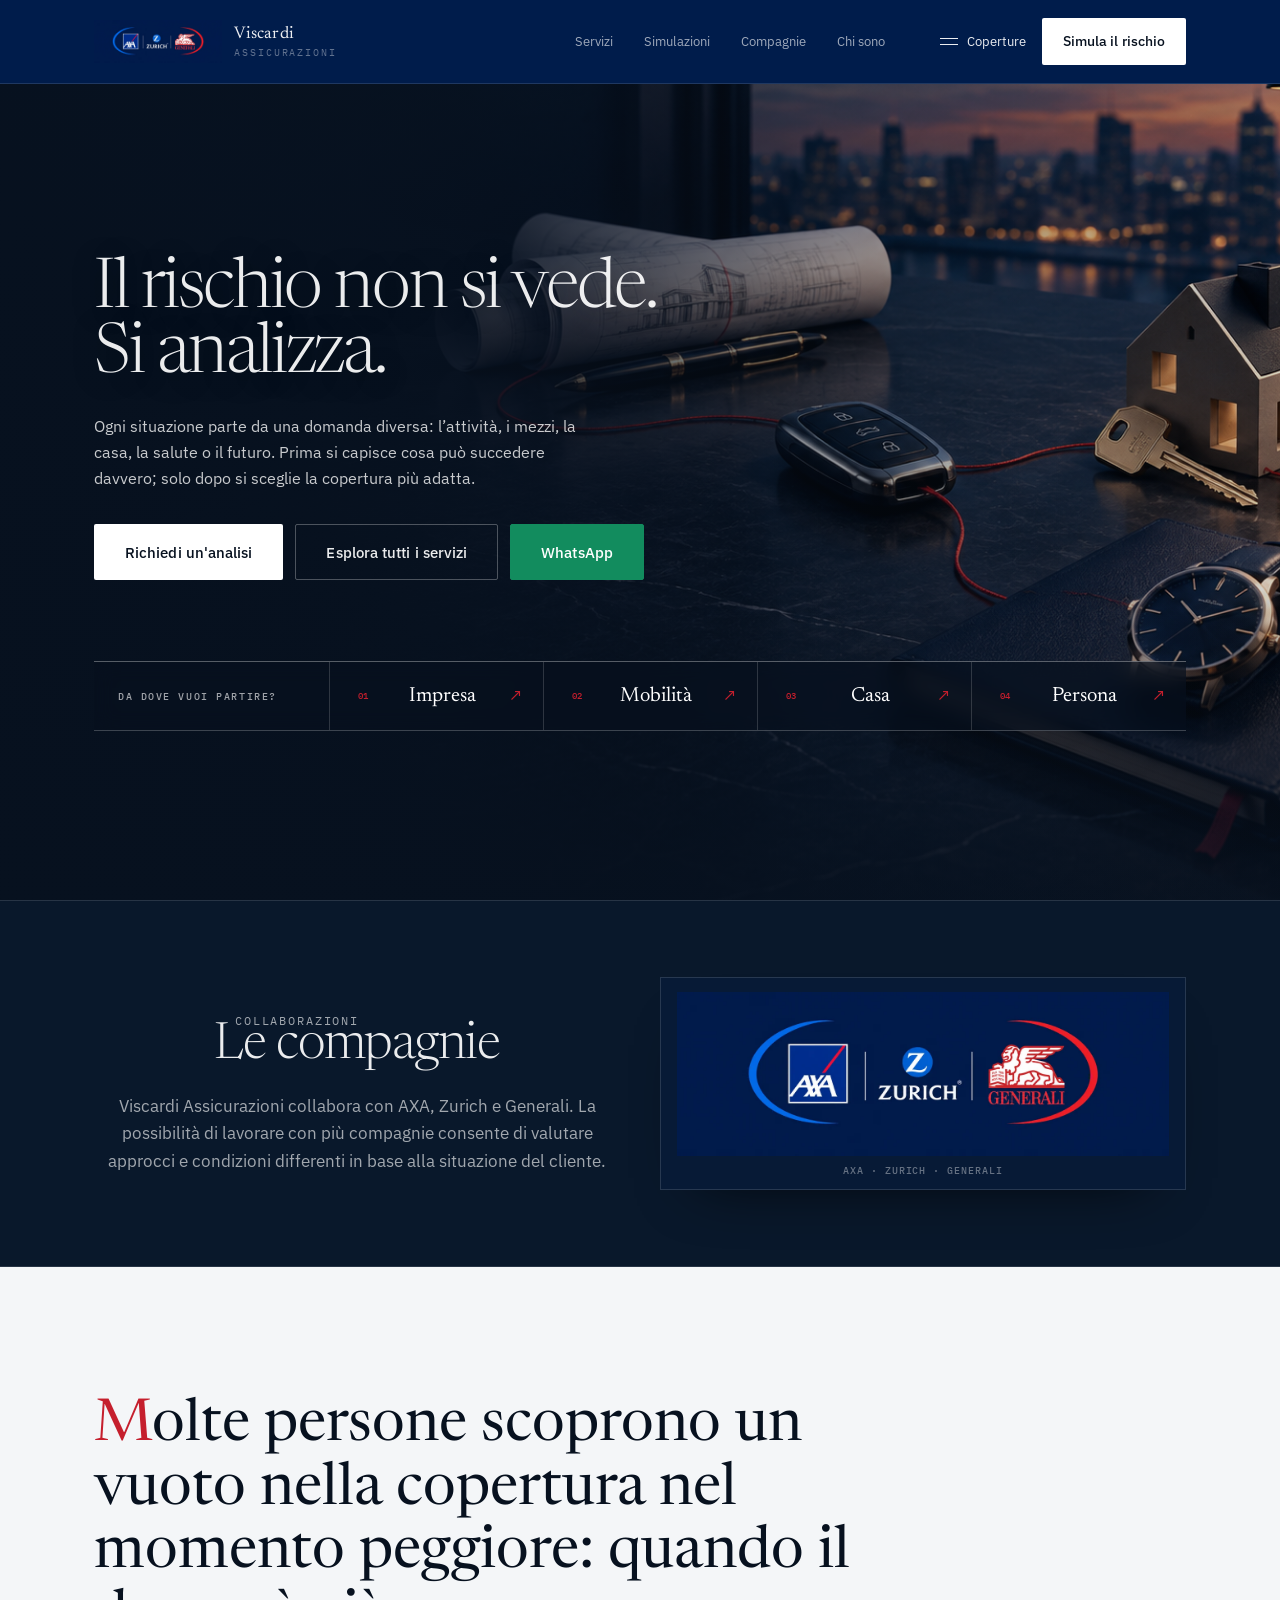
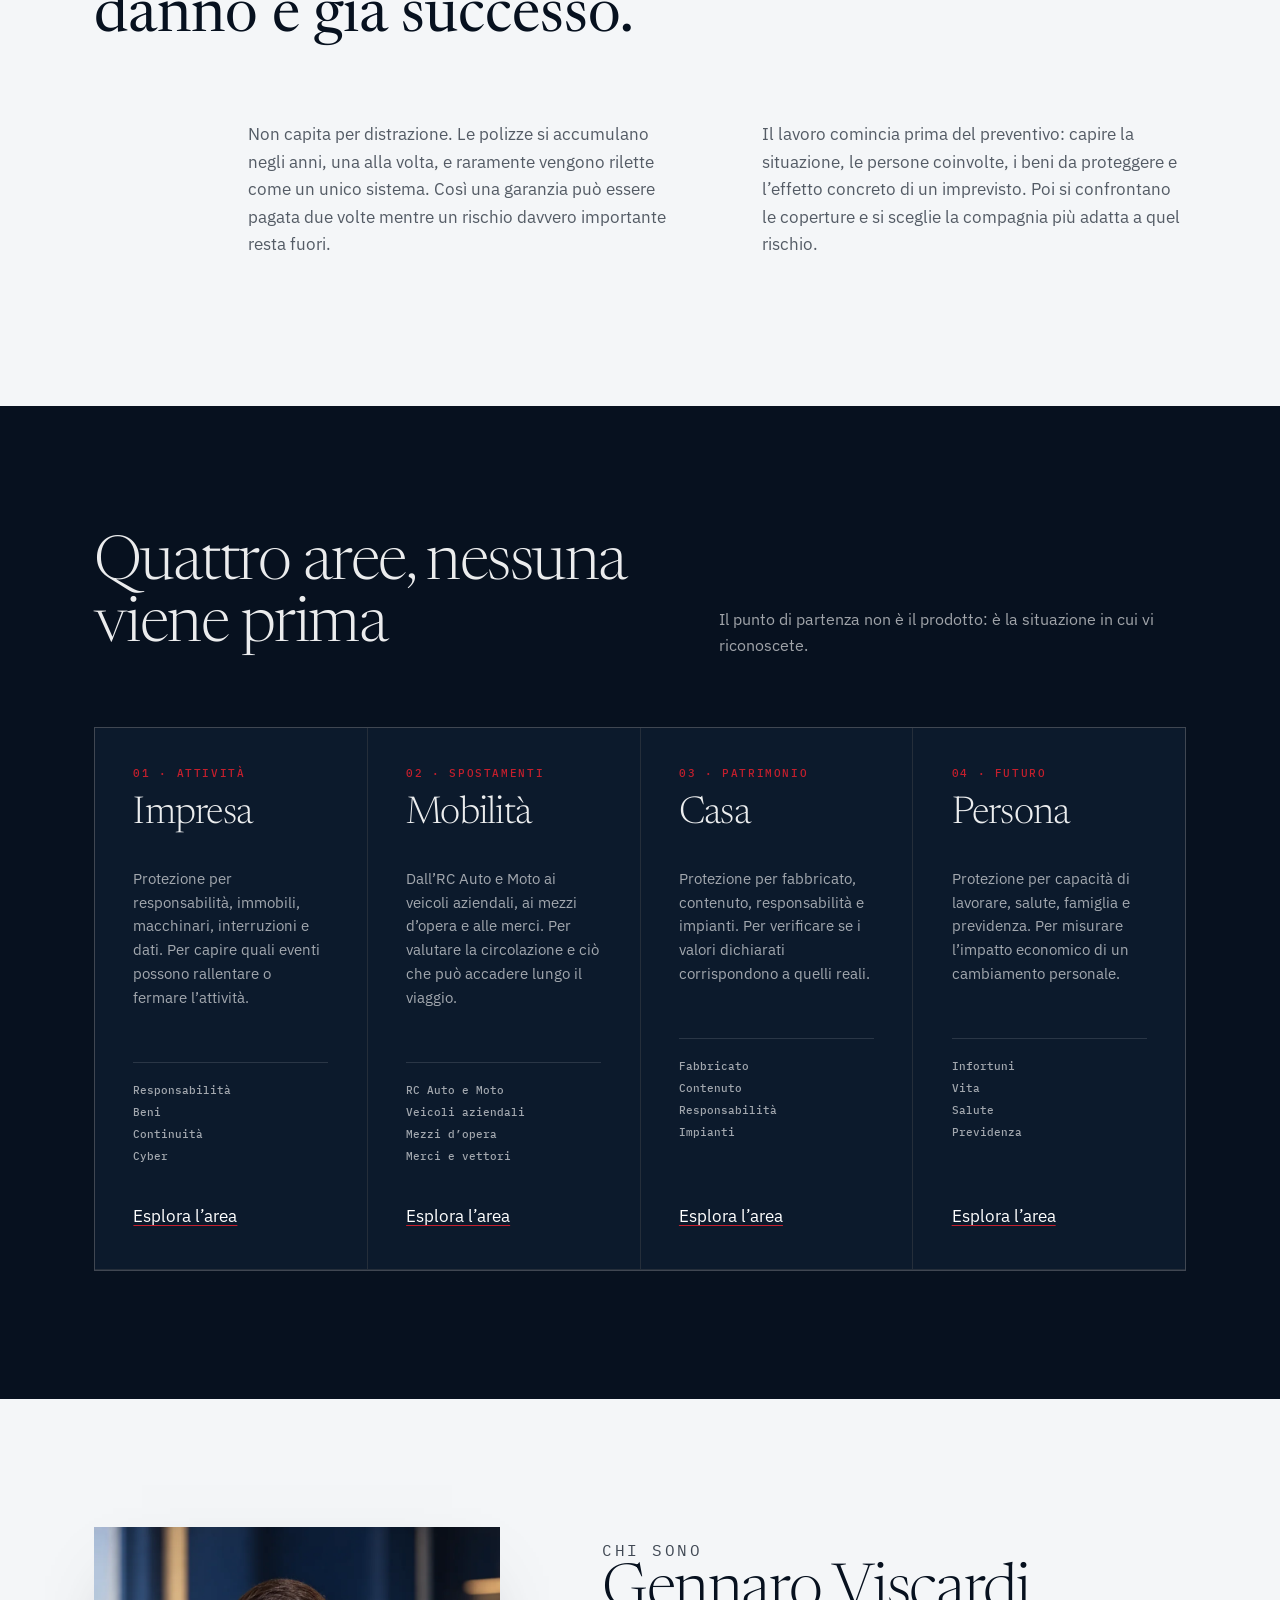
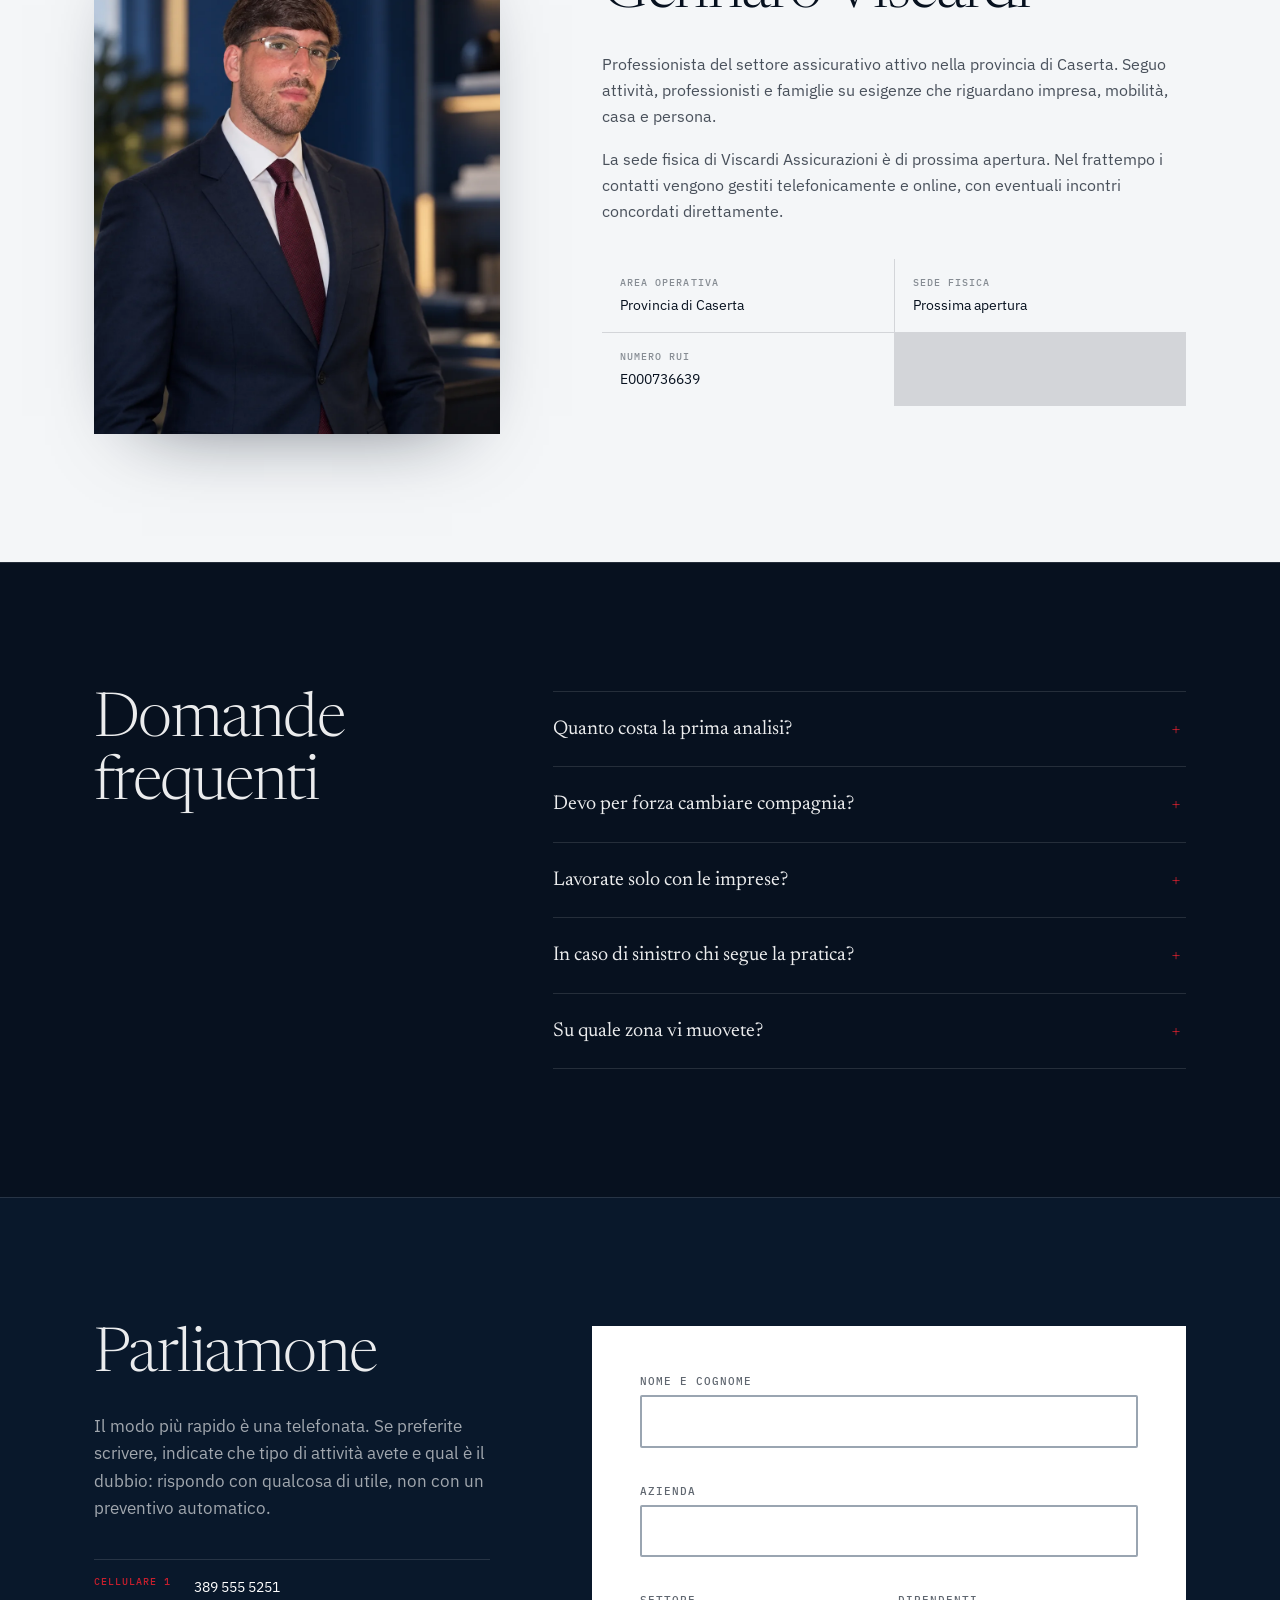
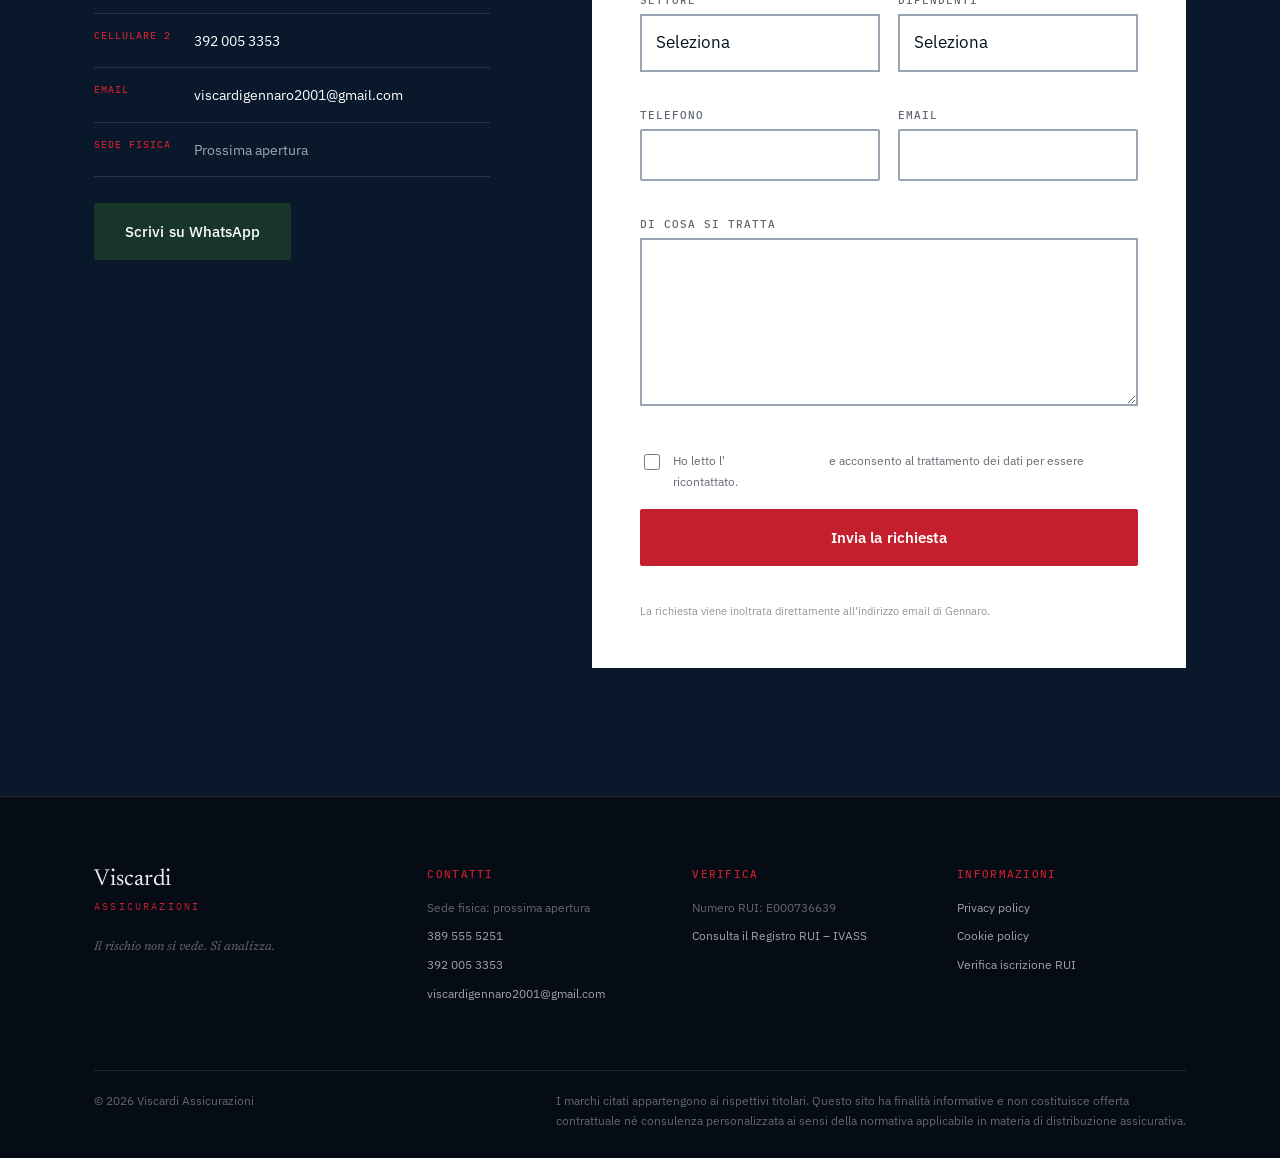
==== index.html @ 90eca722 "Add files via upload" ====
<!DOCTYPE html>
<html lang="it">
<head>
<meta charset="utf-8">
<meta name="viewport" content="width=device-width, initial-scale=1">
<title>Viscardi Assicurazioni — Analisi personalizzata del rischio</title>
<meta name="description" content="Analisi personalizzata delle coperture per attività, mobilità, casa e persona nella provincia di Caserta.">
<link rel="canonical" href="https://www.gennaroviscardiassicurazioni.it/">
<meta name="theme-color" content="#07111F">
<meta property="og:type" content="website">
<meta property="og:locale" content="it_IT">
<meta property="og:title" content="Viscardi Assicurazioni — Il rischio non si vede. Si analizza.">
<meta property="og:description" content="Analisi personalizzata delle coperture per attività, mobilità, casa e persona in provincia di Caserta.">
<meta property="og:url" content="https://www.gennaroviscardiassicurazioni.it/">
<meta property="og:site_name" content="Viscardi Assicurazioni">
<meta property="og:image" content="https://www.gennaroviscardiassicurazioni.it/assets/images/edilizia.webp">
<meta name="twitter:card" content="summary_large_image">
<link rel="icon" href="favicon.svg" type="image/svg+xml">
<link rel="preconnect" href="https://fonts.googleapis.com">
<link rel="preconnect" href="https://fonts.gstatic.com" crossorigin>
<link rel="stylesheet" href="https://fonts.googleapis.com/css2?family=IBM+Plex+Mono:wght@400;500&family=IBM+Plex+Sans:wght@400;500;600&family=Newsreader:opsz,wght@6..72,300;6..72,400;6..72,500&display=swap">
<link rel="stylesheet" href="styles.css">
<link rel="stylesheet" href="enhancements.css">
<script type="application/ld+json">
{
  "@context": "https://schema.org",
  "@type": "Organization",
  "name": "Viscardi Assicurazioni",
  "description": "Studio assicurativo per l’analisi personalizzata dei rischi di attività, mobilità, casa e persona.",
  "url": "https://www.gennaroviscardiassicurazioni.it/",
  "telephone": ["+39 389 555 5251", "+39 392 005 3353"],
  "email": "viscardigennaro2001@gmail.com",
  "areaServed": ["Provincia di Caserta", "Campania"]
}
</script>
</head>
<body>

<a class="skip-link" href="#main">Vai al contenuto</a>

<!-- ============================ HEADER ============================ -->
<header class="site-header" id="siteHeader">
  <div class="site-header__inner">

    <a class="wordmark" href="index.html" aria-label="Viscardi Assicurazioni, torna alla home">
      <span class="wordmark__partners"><img src="assets/images/compagnie-lockup.webp" width="1200" height="400" alt="AXA, Zurich e Generali"></span>
      <span class="wordmark__text">
        <span class="wordmark__name">Viscardi</span>
        <span class="wordmark__sub">Assicurazioni</span>
      </span>
    </a>

    <nav class="site-nav" aria-label="Navigazione principale">
      <a href="servizi.html">Servizi</a>
      <a href="simulazioni.html">Simulazioni</a>
      <a href="#compagnie">Compagnie</a>
      <a href="#profilo">Chi sono</a>
    </nav>

    <div class="site-header__actions">
      <button type="button" class="menu-btn" id="menuBtn" aria-expanded="false" aria-controls="megaMenu">
        <span class="menu-btn__bars" aria-hidden="true"><i></i><i></i></span>
        <span class="menu-btn__label">Coperture</span>
      </button>
      <a class="btn btn--solid btn--sm" href="simulazioni.html">Simula il rischio</a>
    </div>

  </div>
</header>

<!-- ============================ MEGA MENU ============================ -->
<div class="mega" id="megaMenu" hidden>
  <div class="mega__inner">

    <div class="mega__intro">
      <p class="mega__eyebrow">Aree di intervento</p>
      <h2 class="mega__title">Diciannove servizi,<br>una scelta guidata.</h2>
      <p class="mega__lede">Scegli una copertura per approfondirla, raccogliere le informazioni utili e preparare una richiesta da inviare direttamente a Gennaro.</p>
      <a class="btn btn--ghost btn--sm" href="#contatti" data-mega-close>Parliamone</a>
    </div>

    <div class="mega__cats">
      <ul class="mega__catlist" id="megaCats" role="tablist" aria-label="Categorie di copertura"></ul>
    </div>

    <div class="mega__panel">
      <ul class="mega__services" id="megaServices"></ul>
    </div>

    <button type="button" class="mega__close" id="megaClose" aria-label="Chiudi il menu">
      <svg viewBox="0 0 24 24" width="22" height="22" aria-hidden="true"><path d="M5 5l14 14M19 5L5 19" fill="none" stroke="currentColor" stroke-width="1.4"/></svg>
    </button>

  </div>
</div>

<main id="main">

<!-- ============================ HERO ============================ -->
<section class="hero hero--visual">
  <div class="hero__grid">

    <div class="hero__text">
      <h1 class="hero__title">Il rischio non si vede.<br>Si analizza.</h1>
      <p class="hero__lede">Ogni situazione parte da una domanda diversa: l’attività, i mezzi, la casa, la salute o il futuro. Prima si capisce cosa può succedere davvero; solo dopo si sceglie la copertura più adatta.</p>

      <div class="hero__cta">
        <a class="btn btn--solid" href="#contatti">Richiedi un'analisi</a>
        <a class="btn btn--ghost" href="servizi.html">Esplora tutti i servizi</a>
        <a class="btn btn--whatsapp hero__whatsapp" href="https://wa.me/393895555251?text=Buongiorno%2C%20vorrei%20ricevere%20informazioni%20sulle%20coperture%20assicurative." target="_blank" rel="noopener" aria-label="Contatta Gennaro su WhatsApp">WhatsApp</a>
      </div>

    </div>

    <div class="hero__system" aria-hidden="false">
      <nav class="hero-areas" aria-label="Esplora le quattro aree dei servizi">
        <p class="hero-areas__label">Da dove vuoi partire?</p>
        <a href="servizi.html#impresa"><span>01</span><strong>Impresa</strong><i aria-hidden="true">↗</i></a>
        <a href="servizi.html#mobilita"><span>02</span><strong>Mobilità</strong><i aria-hidden="true">↗</i></a>
        <a href="servizi.html#casa"><span>03</span><strong>Casa</strong><i aria-hidden="true">↗</i></a>
        <a href="servizi.html#persona"><span>04</span><strong>Persona</strong><i aria-hidden="true">↗</i></a>
      </nav>
      <svg class="risk-system" hidden aria-hidden="true" viewBox="0 0 800 800" xmlns="http://www.w3.org/2000/svg" data-risk-system>
<title id="rsTitle">Mappa dei rischi</title>
<desc id="rsDesc">Sistema radiale che raggruppa le aree di rischio in quattro quadranti: impresa, mobilità, casa e persona. Ogni quadrante è interattivo.</desc>
<circle cx="400" cy="400" r="352" class="rs-plate"/>
<g class="rs-rotate-cw">
<line x1="400" y1="48" x2="400" y2="62" class="rs-tick rs-tick--long"/>
<line x1="418.42" y1="48.48" x2="418.06" y2="55.47" class="rs-tick"/>
<line x1="436.79" y1="49.93" x2="436.06" y2="56.89" class="rs-tick"/>
<line x1="455.06" y1="52.33" x2="453.97" y2="59.25" class="rs-tick"/>
<line x1="473.18" y1="55.69" x2="471.73" y2="62.54" class="rs-tick"/>
<line x1="491.1" y1="59.99" x2="489.29" y2="66.76" class="rs-tick"/>
<line x1="508.77" y1="65.23" x2="506.61" y2="71.89" class="rs-tick"/>
<line x1="526.15" y1="71.38" x2="523.64" y2="77.91" class="rs-tick"/>
<line x1="543.17" y1="78.43" x2="540.32" y2="84.83" class="rs-tick"/>
<line x1="559.8" y1="86.37" x2="556.63" y2="92.6" class="rs-tick"/>
<line x1="576" y1="95.16" x2="569" y2="107.28" class="rs-tick rs-tick--long"/>
<line x1="591.71" y1="104.79" x2="587.9" y2="110.66" class="rs-tick"/>
<line x1="606.9" y1="115.23" x2="602.79" y2="120.89" class="rs-tick"/>
<line x1="621.52" y1="126.44" x2="617.12" y2="131.88" class="rs-tick"/>
<line x1="635.53" y1="138.41" x2="630.85" y2="143.62" class="rs-tick"/>
<line x1="648.9" y1="151.1" x2="643.95" y2="156.05" class="rs-tick"/>
<line x1="661.59" y1="164.47" x2="656.38" y2="169.15" class="rs-tick"/>
<line x1="673.56" y1="178.48" x2="668.12" y2="182.88" class="rs-tick"/>
<line x1="684.77" y1="193.1" x2="679.11" y2="197.21" class="rs-tick"/>
<line x1="695.21" y1="208.29" x2="689.34" y2="212.1" class="rs-tick"/>
<line x1="704.84" y1="224" x2="692.72" y2="231" class="rs-tick rs-tick--long"/>
<line x1="713.63" y1="240.2" x2="707.4" y2="243.37" class="rs-tick"/>
<line x1="721.57" y1="256.83" x2="715.17" y2="259.68" class="rs-tick"/>
<line x1="728.62" y1="273.85" x2="722.09" y2="276.36" class="rs-tick"/>
<line x1="734.77" y1="291.23" x2="728.11" y2="293.39" class="rs-tick"/>
<line x1="740.01" y1="308.9" x2="733.24" y2="310.71" class="rs-tick"/>
<line x1="744.31" y1="326.82" x2="737.46" y2="328.27" class="rs-tick"/>
<line x1="747.67" y1="344.94" x2="740.75" y2="346.03" class="rs-tick"/>
<line x1="750.07" y1="363.21" x2="743.11" y2="363.94" class="rs-tick"/>
<line x1="751.52" y1="381.58" x2="744.53" y2="381.94" class="rs-tick"/>
<line x1="752" y1="400" x2="738" y2="400" class="rs-tick rs-tick--long"/>
<line x1="751.52" y1="418.42" x2="744.53" y2="418.06" class="rs-tick"/>
<line x1="750.07" y1="436.79" x2="743.11" y2="436.06" class="rs-tick"/>
<line x1="747.67" y1="455.06" x2="740.75" y2="453.97" class="rs-tick"/>
<line x1="744.31" y1="473.18" x2="737.46" y2="471.73" class="rs-tick"/>
<line x1="740.01" y1="491.1" x2="733.24" y2="489.29" class="rs-tick"/>
<line x1="734.77" y1="508.77" x2="728.11" y2="506.61" class="rs-tick"/>
<line x1="728.62" y1="526.15" x2="722.09" y2="523.64" class="rs-tick"/>
<line x1="721.57" y1="543.17" x2="715.17" y2="540.32" class="rs-tick"/>
<line x1="713.63" y1="559.8" x2="707.4" y2="556.63" class="rs-tick"/>
<line x1="704.84" y1="576" x2="692.72" y2="569" class="rs-tick rs-tick--long"/>
<line x1="695.21" y1="591.71" x2="689.34" y2="587.9" class="rs-tick"/>
<line x1="684.77" y1="606.9" x2="679.11" y2="602.79" class="rs-tick"/>
<line x1="673.56" y1="621.52" x2="668.12" y2="617.12" class="rs-tick"/>
<line x1="661.59" y1="635.53" x2="656.38" y2="630.85" class="rs-tick"/>
<line x1="648.9" y1="648.9" x2="643.95" y2="643.95" class="rs-tick"/>
<line x1="635.53" y1="661.59" x2="630.85" y2="656.38" class="rs-tick"/>
<line x1="621.52" y1="673.56" x2="617.12" y2="668.12" class="rs-tick"/>
<line x1="606.9" y1="684.77" x2="602.79" y2="679.11" class="rs-tick"/>
<line x1="591.71" y1="695.21" x2="587.9" y2="689.34" class="rs-tick"/>
<line x1="576" y1="704.84" x2="569" y2="692.72" class="rs-tick rs-tick--long"/>
<line x1="559.8" y1="713.63" x2="556.63" y2="707.4" class="rs-tick"/>
<line x1="543.17" y1="721.57" x2="540.32" y2="715.17" class="rs-tick"/>
<line x1="526.15" y1="728.62" x2="523.64" y2="722.09" class="rs-tick"/>
<line x1="508.77" y1="734.77" x2="506.61" y2="728.11" class="rs-tick"/>
<line x1="491.1" y1="740.01" x2="489.29" y2="733.24" class="rs-tick"/>
<line x1="473.18" y1="744.31" x2="471.73" y2="737.46" class="rs-tick"/>
<line x1="455.06" y1="747.67" x2="453.97" y2="740.75" class="rs-tick"/>
<line x1="436.79" y1="750.07" x2="436.06" y2="743.11" class="rs-tick"/>
<line x1="418.42" y1="751.52" x2="418.06" y2="744.53" class="rs-tick"/>
<line x1="400" y1="752" x2="400" y2="738" class="rs-tick rs-tick--long"/>
<line x1="381.58" y1="751.52" x2="381.94" y2="744.53" class="rs-tick"/>
<line x1="363.21" y1="750.07" x2="363.94" y2="743.11" class="rs-tick"/>
<line x1="344.94" y1="747.67" x2="346.03" y2="740.75" class="rs-tick"/>
<line x1="326.82" y1="744.31" x2="328.27" y2="737.46" class="rs-tick"/>
<line x1="308.9" y1="740.01" x2="310.71" y2="733.24" class="rs-tick"/>
<line x1="291.23" y1="734.77" x2="293.39" y2="728.11" class="rs-tick"/>
<line x1="273.85" y1="728.62" x2="276.36" y2="722.09" class="rs-tick"/>
<line x1="256.83" y1="721.57" x2="259.68" y2="715.17" class="rs-tick"/>
<line x1="240.2" y1="713.63" x2="243.37" y2="707.4" class="rs-tick"/>
<line x1="224" y1="704.84" x2="231" y2="692.72" class="rs-tick rs-tick--long"/>
<line x1="208.29" y1="695.21" x2="212.1" y2="689.34" class="rs-tick"/>
<line x1="193.1" y1="684.77" x2="197.21" y2="679.11" class="rs-tick"/>
<line x1="178.48" y1="673.56" x2="182.88" y2="668.12" class="rs-tick"/>
<line x1="164.47" y1="661.59" x2="169.15" y2="656.38" class="rs-tick"/>
<line x1="151.1" y1="648.9" x2="156.05" y2="643.95" class="rs-tick"/>
<line x1="138.41" y1="635.53" x2="143.62" y2="630.85" class="rs-tick"/>
<line x1="126.44" y1="621.52" x2="131.88" y2="617.12" class="rs-tick"/>
<line x1="115.23" y1="606.9" x2="120.89" y2="602.79" class="rs-tick"/>
<line x1="104.79" y1="591.71" x2="110.66" y2="587.9" class="rs-tick"/>
<line x1="95.16" y1="576" x2="107.28" y2="569" class="rs-tick rs-tick--long"/>
<line x1="86.37" y1="559.8" x2="92.6" y2="556.63" class="rs-tick"/>
<line x1="78.43" y1="543.17" x2="84.83" y2="540.32" class="rs-tick"/>
<line x1="71.38" y1="526.15" x2="77.91" y2="523.64" class="rs-tick"/>
<line x1="65.23" y1="508.77" x2="71.89" y2="506.61" class="rs-tick"/>
<line x1="59.99" y1="491.1" x2="66.76" y2="489.29" class="rs-tick"/>
<line x1="55.69" y1="473.18" x2="62.54" y2="471.73" class="rs-tick"/>
<line x1="52.33" y1="455.06" x2="59.25" y2="453.97" class="rs-tick"/>
<line x1="49.93" y1="436.79" x2="56.89" y2="436.06" class="rs-tick"/>
<line x1="48.48" y1="418.42" x2="55.47" y2="418.06" class="rs-tick"/>
<line x1="48" y1="400" x2="62" y2="400" class="rs-tick rs-tick--long"/>
<line x1="48.48" y1="381.58" x2="55.47" y2="381.94" class="rs-tick"/>
<line x1="49.93" y1="363.21" x2="56.89" y2="363.94" class="rs-tick"/>
<line x1="52.33" y1="344.94" x2="59.25" y2="346.03" class="rs-tick"/>
<line x1="55.69" y1="326.82" x2="62.54" y2="328.27" class="rs-tick"/>
<line x1="59.99" y1="308.9" x2="66.76" y2="310.71" class="rs-tick"/>
<line x1="65.23" y1="291.23" x2="71.89" y2="293.39" class="rs-tick"/>
<line x1="71.38" y1="273.85" x2="77.91" y2="276.36" class="rs-tick"/>
<line x1="78.43" y1="256.83" x2="84.83" y2="259.68" class="rs-tick"/>
<line x1="86.37" y1="240.2" x2="92.6" y2="243.37" class="rs-tick"/>
<line x1="95.16" y1="224" x2="107.28" y2="231" class="rs-tick rs-tick--long"/>
<line x1="104.79" y1="208.29" x2="110.66" y2="212.1" class="rs-tick"/>
<line x1="115.23" y1="193.1" x2="120.89" y2="197.21" class="rs-tick"/>
<line x1="126.44" y1="178.48" x2="131.88" y2="182.88" class="rs-tick"/>
<line x1="138.41" y1="164.47" x2="143.62" y2="169.15" class="rs-tick"/>
<line x1="151.1" y1="151.1" x2="156.05" y2="156.05" class="rs-tick"/>
<line x1="164.47" y1="138.41" x2="169.15" y2="143.62" class="rs-tick"/>
<line x1="178.48" y1="126.44" x2="182.88" y2="131.88" class="rs-tick"/>
<line x1="193.1" y1="115.23" x2="197.21" y2="120.89" class="rs-tick"/>
<line x1="208.29" y1="104.79" x2="212.1" y2="110.66" class="rs-tick"/>
<line x1="224" y1="95.16" x2="231" y2="107.28" class="rs-tick rs-tick--long"/>
<line x1="240.2" y1="86.37" x2="243.37" y2="92.6" class="rs-tick"/>
<line x1="256.83" y1="78.43" x2="259.68" y2="84.83" class="rs-tick"/>
<line x1="273.85" y1="71.38" x2="276.36" y2="77.91" class="rs-tick"/>
<line x1="291.23" y1="65.23" x2="293.39" y2="71.89" class="rs-tick"/>
<line x1="308.9" y1="59.99" x2="310.71" y2="66.76" class="rs-tick"/>
<line x1="326.82" y1="55.69" x2="328.27" y2="62.54" class="rs-tick"/>
<line x1="344.94" y1="52.33" x2="346.03" y2="59.25" class="rs-tick"/>
<line x1="363.21" y1="49.93" x2="363.94" y2="56.89" class="rs-tick"/>
<line x1="381.58" y1="48.48" x2="381.94" y2="55.47" class="rs-tick"/>
</g>
<g class="rs-rotate-ccw">
<circle cx="400" cy="400" r="110" class="rs-ring"/>
<circle cx="400" cy="400" r="175" class="rs-ring"/>
<circle cx="400" cy="400" r="240" class="rs-ring"/>
<circle cx="400" cy="400" r="300" class="rs-ring"/>
<line x1="400" y1="304" x2="400" y2="100" class="rs-spoke"/>
<line x1="424.85" y1="307.27" x2="477.65" y2="110.22" class="rs-spoke"/>
<line x1="448" y1="316.86" x2="550" y2="140.19" class="rs-spoke"/>
<line x1="467.88" y1="332.12" x2="612.13" y2="187.87" class="rs-spoke"/>
<line x1="483.14" y1="352" x2="659.81" y2="250" class="rs-spoke"/>
<line x1="492.73" y1="375.15" x2="689.78" y2="322.35" class="rs-spoke"/>
<line x1="496" y1="400" x2="700" y2="400" class="rs-spoke"/>
<line x1="492.73" y1="424.85" x2="689.78" y2="477.65" class="rs-spoke"/>
<line x1="483.14" y1="448" x2="659.81" y2="550" class="rs-spoke"/>
<line x1="467.88" y1="467.88" x2="612.13" y2="612.13" class="rs-spoke"/>
<line x1="448" y1="483.14" x2="550" y2="659.81" class="rs-spoke"/>
<line x1="424.85" y1="492.73" x2="477.65" y2="689.78" class="rs-spoke"/>
<line x1="400" y1="496" x2="400" y2="700" class="rs-spoke"/>
<line x1="375.15" y1="492.73" x2="322.35" y2="689.78" class="rs-spoke"/>
<line x1="352" y1="483.14" x2="250" y2="659.81" class="rs-spoke"/>
<line x1="332.12" y1="467.88" x2="187.87" y2="612.13" class="rs-spoke"/>
<line x1="316.86" y1="448" x2="140.19" y2="550" class="rs-spoke"/>
<line x1="307.27" y1="424.85" x2="110.22" y2="477.65" class="rs-spoke"/>
<line x1="304" y1="400" x2="100" y2="400" class="rs-spoke"/>
<line x1="307.27" y1="375.15" x2="110.22" y2="322.35" class="rs-spoke"/>
<line x1="316.86" y1="352" x2="140.19" y2="250" class="rs-spoke"/>
<line x1="332.12" y1="332.12" x2="187.87" y2="187.87" class="rs-spoke"/>
<line x1="352" y1="316.86" x2="250" y2="140.19" class="rs-spoke"/>
<line x1="375.15" y1="307.27" x2="322.35" y2="110.22" class="rs-spoke"/>
</g>
<g class="rs-chords">
<path d="M 260.2 192.74 Q 369.31 332.17 359.25 208.28" class="rs-chord" data-a="impresa" data-b="impresa"/>
<path d="M 260.2 192.74 Q 385.07 323.19 451.98 155.46" class="rs-chord" data-a="impresa" data-b="impresa"/>
<path d="M 359.25 208.28 Q 385.4 346.32 354.85 275.96" class="rs-chord" data-a="impresa" data-b="impresa"/>
<path d="M 451.98 155.46 Q 427.69 311.77 510.88 125.55" class="rs-chord" data-a="impresa" data-b="impresa"/>
<path d="M 493.94 260.72 Q 408.3 355.24 354.85 275.96" class="rs-chord" data-a="impresa" data-b="impresa"/>
<path d="M 493.94 260.72 Q 453.5 356.37 620.74 282.63" class="rs-chord" data-a="impresa" data-b="mobilita"/>
<path d="M 620.74 282.63 Q 469.65 376.67 588.96 380.14" class="rs-chord" data-a="mobilita" data-b="mobilita"/>
<path d="M 588.96 380.14 Q 474.28 408.71 648.01 471.11" class="rs-chord" data-a="mobilita" data-b="mobilita"/>
<path d="M 648.01 471.11 Q 464.71 427.3 532.65 489.47" class="rs-chord" data-a="mobilita" data-b="mobilita"/>
<path d="M 532.65 489.47 Q 443.46 451.43 523 613.04" class="rs-chord" data-a="mobilita" data-b="casa"/>
<path d="M 523 613.04 Q 425.26 467.19 425.61 582.21" class="rs-chord" data-a="casa" data-b="casa"/>
<path d="M 425.61 582.21 Q 393.91 472.87 338.55 646.46" class="rs-chord" data-a="casa" data-b="casa"/>
<path d="M 338.55 646.46 Q 373.77 465.29 307.17 537.62" class="rs-chord" data-a="casa" data-b="casa"/>
<path d="M 307.17 537.62 Q 348.3 444.14 188.69 522" class="rs-chord" data-a="casa" data-b="persona"/>
<path d="M 188.69 522 Q 333.44 425.05 219.77 425.33" class="rs-chord" data-a="persona" data-b="persona"/>
<path d="M 219.77 425.33 Q 327.79 393.94 155.49 339.04" class="rs-chord" data-a="persona" data-b="persona"/>
<path d="M 155.49 339.04 Q 334.47 373.48 259.06 304.94" class="rs-chord" data-a="persona" data-b="persona"/>
<path d="M 259.06 304.94 Q 352.28 348.61 260.2 192.74" class="rs-chord" data-a="persona" data-b="impresa"/>
<path d="M 260.2 192.74 Q 397.14 400.98 523 613.04" class="rs-chord" data-a="impresa" data-b="casa"/>
<path d="M 354.85 275.96 Q 356.4 399.65 188.69 522" class="rs-chord" data-a="impresa" data-b="persona"/>
<path d="M 451.98 155.46 Q 451 370.52 648.01 471.11" class="rs-chord" data-a="impresa" data-b="mobilita"/>
<path d="M 510.88 125.55 Q 408.4 395.24 338.55 646.46" class="rs-chord" data-a="impresa" data-b="casa"/>
</g>
<g class="rs-nodes">
<g class="rs-node" data-node="RCT" data-sector="impresa">
<circle cx="260.2" cy="192.74" r="20" class="rs-node__halo"/>
<circle cx="260.2" cy="192.74" r="4.2" class="rs-node__dot"/>
<text x="260.2" y="177.74" class="rs-node__label" text-anchor="middle">RCT</text>
</g>
<g class="rs-node" data-node="RCO" data-sector="impresa">
<circle cx="359.25" cy="208.28" r="20" class="rs-node__halo"/>
<circle cx="359.25" cy="208.28" r="4.2" class="rs-node__dot"/>
<text x="359.25" y="193.28" class="rs-node__label" text-anchor="middle">RCO</text>
</g>
<g class="rs-node" data-node="RCI" data-sector="impresa">
<circle cx="451.98" cy="155.46" r="20" class="rs-node__halo"/>
<circle cx="451.98" cy="155.46" r="4.2" class="rs-node__dot"/>
<text x="451.98" y="140.46" class="rs-node__label" text-anchor="middle">RCI</text>
</g>
<g class="rs-node" data-node="CYB" data-sector="impresa">
<circle cx="493.94" cy="260.72" r="20" class="rs-node__halo"/>
<circle cx="493.94" cy="260.72" r="4.2" class="rs-node__dot"/>
<text x="493.94" y="245.72" class="rs-node__label" text-anchor="middle">CYB</text>
</g>
<g class="rs-node" data-node="D&O" data-sector="impresa">
<circle cx="354.85" cy="275.96" r="20" class="rs-node__halo"/>
<circle cx="354.85" cy="275.96" r="4.2" class="rs-node__dot"/>
<text x="354.85" y="260.96" class="rs-node__label" text-anchor="middle">D&O</text>
</g>
<g class="rs-node" data-node="POST" data-sector="impresa">
<circle cx="510.88" cy="125.55" r="20" class="rs-node__halo"/>
<circle cx="510.88" cy="125.55" r="4.2" class="rs-node__dot"/>
<text x="510.88" y="110.55" class="rs-node__label" text-anchor="middle">POST</text>
</g>
<g class="rs-node" data-node="RCA" data-sector="mobilita">
<circle cx="620.74" cy="282.63" r="20" class="rs-node__halo"/>
<circle cx="620.74" cy="282.63" r="4.2" class="rs-node__dot"/>
<text x="620.74" y="267.63" class="rs-node__label" text-anchor="middle">RCA</text>
</g>
<g class="rs-node" data-node="KSK" data-sector="mobilita">
<circle cx="588.96" cy="380.14" r="20" class="rs-node__halo"/>
<circle cx="588.96" cy="380.14" r="4.2" class="rs-node__dot"/>
<text x="588.96" y="365.14" class="rs-node__label" text-anchor="middle">KSK</text>
</g>
<g class="rs-node" data-node="FLT" data-sector="mobilita">
<circle cx="648.01" cy="471.11" r="20" class="rs-node__halo"/>
<circle cx="648.01" cy="471.11" r="4.2" class="rs-node__dot"/>
<text x="648.01" y="456.11" class="rs-node__label" text-anchor="middle">FLT</text>
</g>
<g class="rs-node" data-node="MRC" data-sector="mobilita">
<circle cx="532.65" cy="489.47" r="20" class="rs-node__halo"/>
<circle cx="532.65" cy="489.47" r="4.2" class="rs-node__dot"/>
<text x="532.65" y="474.47" class="rs-node__label" text-anchor="middle">MRC</text>
</g>
<g class="rs-node" data-node="INC" data-sector="casa">
<circle cx="523" cy="613.04" r="20" class="rs-node__halo"/>
<circle cx="523" cy="613.04" r="4.2" class="rs-node__dot"/>
<text x="523" y="598.04" class="rs-node__label" text-anchor="middle">INC</text>
</g>
<g class="rs-node" data-node="FUR" data-sector="casa">
<circle cx="425.61" cy="582.21" r="20" class="rs-node__halo"/>
<circle cx="425.61" cy="582.21" r="4.2" class="rs-node__dot"/>
<text x="425.61" y="567.21" class="rs-node__label" text-anchor="middle">FUR</text>
</g>
<g class="rs-node" data-node="FBB" data-sector="casa">
<circle cx="338.55" cy="646.46" r="20" class="rs-node__halo"/>
<circle cx="338.55" cy="646.46" r="4.2" class="rs-node__dot"/>
<text x="338.55" y="631.46" class="rs-node__label" text-anchor="middle">FBB</text>
</g>
<g class="rs-node" data-node="FTV" data-sector="casa">
<circle cx="307.17" cy="537.62" r="20" class="rs-node__halo"/>
<circle cx="307.17" cy="537.62" r="4.2" class="rs-node__dot"/>
<text x="307.17" y="522.62" class="rs-node__label" text-anchor="middle">FTV</text>
</g>
<g class="rs-node" data-node="INF" data-sector="persona">
<circle cx="188.69" cy="522" r="20" class="rs-node__halo"/>
<circle cx="188.69" cy="522" r="4.2" class="rs-node__dot"/>
<text x="188.69" y="507" class="rs-node__label" text-anchor="middle">INF</text>
</g>
<g class="rs-node" data-node="TCM" data-sector="persona">
<circle cx="219.77" cy="425.33" r="20" class="rs-node__halo"/>
<circle cx="219.77" cy="425.33" r="4.2" class="rs-node__dot"/>
<text x="219.77" y="410.33" class="rs-node__label" text-anchor="middle">TCM</text>
</g>
<g class="rs-node" data-node="MAL" data-sector="persona">
<circle cx="155.49" cy="339.04" r="20" class="rs-node__halo"/>
<circle cx="155.49" cy="339.04" r="4.2" class="rs-node__dot"/>
<text x="155.49" y="324.04" class="rs-node__label" text-anchor="middle">MAL</text>
</g>
<g class="rs-node" data-node="PRV" data-sector="persona">
<circle cx="259.06" cy="304.94" r="20" class="rs-node__halo"/>
<circle cx="259.06" cy="304.94" r="4.2" class="rs-node__dot"/>
<text x="259.06" y="289.94" class="rs-node__label" text-anchor="middle">PRV</text>
</g>
</g>
<g class="rs-sector" data-sector="impresa" tabindex="0" role="button" aria-label="Area Impresa">
<path d="M 207.22 213.83 A 268 268 0 0 1 592.78 213.83" class="rs-hit" fill="none"/>
<path d="M 162.62 170.76 A 330 330 0 0 1 637.38 170.76" class="rs-arc" fill="none"/>
<path d="M 162.62 170.76 A 330 330 0 0 1 637.38 170.76" class="rs-arc-active" fill="none"/>
<text x="400" y="89" class="rs-sector__label" text-anchor="middle">Impresa</text>
</g>
<g class="rs-sector" data-sector="mobilita" tabindex="0" role="button" aria-label="Area Mobilità">
<path d="M 592.78 213.83 A 268 268 0 0 1 592.78 586.17" class="rs-hit" fill="none"/>
<path d="M 637.38 170.76 A 330 330 0 0 1 637.38 629.24" class="rs-arc" fill="none"/>
<path d="M 637.38 170.76 A 330 330 0 0 1 637.38 629.24" class="rs-arc-active" fill="none"/>
<text x="718" y="407" class="rs-sector__label" text-anchor="middle">Mobilità</text>
</g>
<g class="rs-sector" data-sector="casa" tabindex="0" role="button" aria-label="Area Casa">
<path d="M 592.78 586.17 A 268 268 0 0 1 207.22 586.17" class="rs-hit" fill="none"/>
<path d="M 637.38 629.24 A 330 330 0 0 1 162.62 629.24" class="rs-arc" fill="none"/>
<path d="M 637.38 629.24 A 330 330 0 0 1 162.62 629.24" class="rs-arc-active" fill="none"/>
<text x="400" y="725" class="rs-sector__label" text-anchor="middle">Casa</text>
</g>
<g class="rs-sector" data-sector="persona" tabindex="0" role="button" aria-label="Area Persona">
<path d="M 207.22 586.17 A 268 268 0 0 1 207.22 213.83" class="rs-hit" fill="none"/>
<path d="M 162.62 629.24 A 330 330 0 0 1 162.62 170.76" class="rs-arc" fill="none"/>
<path d="M 162.62 629.24 A 330 330 0 0 1 162.62 170.76" class="rs-arc-active" fill="none"/>
<text x="82" y="407" class="rs-sector__label" text-anchor="middle">Persona</text>
</g>
<line x1="333.82" y1="336.09" x2="158.3" y2="166.59" class="rs-divider"/>
<line x1="466.18" y1="336.09" x2="641.7" y2="166.59" class="rs-divider"/>
<line x1="466.18" y1="463.91" x2="641.7" y2="633.41" class="rs-divider"/>
<line x1="333.82" y1="463.91" x2="158.3" y2="633.41" class="rs-divider"/>
<circle cx="400" cy="400" r="88" class="rs-core"/>
<circle cx="400" cy="400" r="88" class="rs-core-ring"/>
<circle cx="400" cy="400" r="6" class="rs-core-dot"/>
<text x="400" y="384" class="rs-core__k" text-anchor="middle">ANALISI</text>
<text x="400" y="420" class="rs-core__v" text-anchor="middle" data-core-count>18</text>
<text x="400" y="440" class="rs-core__u" text-anchor="middle">aree mappate</text>
</svg>
    </div>

  </div>
</section>

<!-- ============================ COMPAGNIE ============================ -->
<section class="carriers carriers--after-hero" id="compagnie">
  <div class="wrap carriers__inner">
    <div class="carriers__text">
      <p class="sec-head__eyebrow">Collaborazioni</p>
      <h2 class="sec-head__title">Le compagnie</h2>
      <p>Viscardi Assicurazioni collabora con AXA, Zurich e Generali. La possibilità di lavorare con più compagnie consente di valutare approcci e condizioni differenti in base alla situazione del cliente.</p>
    </div>
    <figure class="carriers__lockup">
      <img src="assets/images/compagnie-lockup.webp" width="1200" height="400" decoding="async" alt="Compagnie AXA, Zurich e Generali">
      <figcaption>AXA · Zurich · Generali</figcaption>
    </figure>
  </div>
</section>

<!-- ============================ POSIZIONAMENTO ============================ -->
<section class="stance" id="posizionamento">
  <div class="wrap stance__inner">
    <p class="stance__lead">Molte persone scoprono un vuoto nella copertura nel momento peggiore: quando il danno è già successo.</p>
    <div class="stance__cols">
      <p>Non capita per distrazione. Le polizze si accumulano negli anni, una alla volta, e raramente vengono rilette come un unico sistema. Così una garanzia può essere pagata due volte mentre un rischio davvero importante resta fuori.</p>
      <p>Il lavoro comincia prima del preventivo: capire la situazione, le persone coinvolte, i beni da proteggere e l’effetto concreto di un imprevisto. Poi si confrontano le coperture e si sceglie la compagnia più adatta a quel rischio.</p>
    </div>
  </div>
</section>

<!-- ============================ QUATTRO MONDI ============================ -->
<section class="worlds" id="mondi">
  <div class="wrap">
    <header class="sec-head">
      <h2 class="sec-head__title">Quattro aree, nessuna viene prima</h2>
      <p class="sec-head__lede">Il punto di partenza non è il prodotto: è la situazione in cui vi riconoscete.</p>
    </header>

    <div class="worlds__grid">
      <article class="world">
        <p class="world__tag">01 · Attività</p>
        <h3 class="world__name">Impresa</h3>
        <p class="world__body">Protezione per responsabilità, immobili, macchinari, interruzioni e dati. Per capire quali eventi possono rallentare o fermare l’attività.</p>
        <ul class="world__list">
          <li>Responsabilità</li><li>Beni</li><li>Continuità</li><li>Cyber</li>
        </ul>
        <a class="linkish" href="servizi.html#impresa">Esplora l’area</a>
      </article>

      <article class="world">
        <p class="world__tag">02 · Spostamenti</p>
        <h3 class="world__name">Mobilità</h3>
        <p class="world__body">Dall’RC Auto e Moto ai veicoli aziendali, ai mezzi d’opera e alle merci. Per valutare la circolazione e ciò che può accadere lungo il viaggio.</p>
        <ul class="world__list"><li>RC Auto e Moto</li><li>Veicoli aziendali</li><li>Mezzi d’opera</li><li>Merci e vettori</li></ul>
        <a class="linkish" href="servizi.html#mobilita">Esplora l’area</a>
      </article>

      <article class="world">
        <p class="world__tag">03 · Patrimonio</p>
        <h3 class="world__name">Casa</h3>
        <p class="world__body">Protezione per fabbricato, contenuto, responsabilità e impianti. Per verificare se i valori dichiarati corrispondono a quelli reali.</p>
        <ul class="world__list"><li>Fabbricato</li><li>Contenuto</li><li>Responsabilità</li><li>Impianti</li></ul>
        <a class="linkish" href="servizi.html#casa">Esplora l’area</a>
      </article>

      <article class="world">
        <p class="world__tag">04 · Futuro</p>
        <h3 class="world__name">Persona</h3>
        <p class="world__body">Protezione per capacità di lavorare, salute, famiglia e previdenza. Per misurare l’impatto economico di un cambiamento personale.</p>
        <ul class="world__list"><li>Infortuni</li><li>Vita</li><li>Salute</li><li>Previdenza</li></ul>
        <a class="linkish" href="servizi.html#persona">Esplora l’area</a>
      </article>
    </div>
  </div>
</section>

<!-- ============================ PROFILO ============================ -->
<section class="profile" id="profilo">
  <div class="wrap profile__inner">
    <div class="profile__media">
      <figure class="profile__photo">
        <img src="assets/images/gennaro-viscardi.webp" width="1000" height="1250" loading="lazy" decoding="async" alt="Ritratto professionale di Gennaro Viscardi">
      </figure>
    </div>
    <div class="profile__text">
      <p class="sec-head__eyebrow">Chi sono</p>
      <h2 class="sec-head__title">Gennaro Viscardi</h2>
      <p>Professionista del settore assicurativo attivo nella provincia di Caserta. Seguo attività, professionisti e famiglie su esigenze che riguardano impresa, mobilità, casa e persona.</p>
      <p>La sede fisica di Viscardi Assicurazioni è di prossima apertura. Nel frattempo i contatti vengono gestiti telefonicamente e online, con eventuali incontri concordati direttamente.</p>
      <dl class="profile__data">
        <div><dt>Area operativa</dt><dd>Provincia di Caserta</dd></div>
        <div><dt>Sede fisica</dt><dd>Prossima apertura</dd></div>
        <div><dt>Numero RUI</dt><dd>E000736639</dd></div>
      </dl>
    </div>
  </div>
</section>

<!-- ============================ FAQ ============================ -->
<section class="faq" id="faq">
  <div class="wrap faq__inner">
    <header class="sec-head">
      <h2 class="sec-head__title">Domande frequenti</h2>
    </header>

    <div class="acc" id="faqAcc">
      <div class="acc__item">
        <h3><button type="button" class="acc__btn" aria-expanded="false">Quanto costa la prima analisi?</button></h3>
        <div class="acc__panel" hidden><p>Nulla. Il primo incontro serve a capire l'attività e a leggere le polizze esistenti. Se poi non c'è niente da cambiare, ve lo dico e finisce lì.</p></div>
      </div>
      <div class="acc__item">
        <h3><button type="button" class="acc__btn" aria-expanded="false">Devo per forza cambiare compagnia?</button></h3>
        <div class="acc__panel" hidden><p>No. Capita spesso che una polizza in essere vada bene e che il problema sia altrove, in una garanzia mancante o in una definizione da estendere. In quel caso si interviene solo su quella.</p></div>
      </div>
      <div class="acc__item">
        <h3><button type="button" class="acc__btn" aria-expanded="false">Lavorate solo con le imprese?</button></h3>
        <div class="acc__panel" hidden><p>No. Seguo attività, professionisti e privati: impresa, casa, mobilità, infortuni, salute e previdenza. Si parte sempre dalla situazione concreta del cliente, non da una categoria prestabilita.</p></div>
      </div>
      <div class="acc__item">
        <h3><button type="button" class="acc__btn" aria-expanded="false">In caso di sinistro chi segue la pratica?</button></h3>
        <div class="acc__panel" hidden><p>Io, insieme all'agenzia di riferimento e al perito incaricato dalla compagnia. La denuncia va fatta nei termini previsti dal contratto: è il primo punto dove si perdono indennizzi.</p></div>
      </div>
      <div class="acc__item">
        <h3><button type="button" class="acc__btn" aria-expanded="false">Su quale zona vi muovete?</button></h3>
        <div class="acc__panel" hidden><p>Opero nella provincia di Caserta. La sede fisica è di prossima apertura; per incontri e sopralluoghi è necessario concordare prima telefonicamente.</p></div>
      </div>
    </div>
  </div>
</section>

<!-- ============================ CONTATTI ============================ -->
<section class="contact" id="contatti">
  <div class="wrap contact__inner">

    <div class="contact__side">
      <h2 class="sec-head__title">Parliamone</h2>
      <p class="contact__lede">Il modo più rapido è una telefonata. Se preferite scrivere, indicate che tipo di attività avete e qual è il dubbio: rispondo con qualcosa di utile, non con un preventivo automatico.</p>

      <ul class="contact__list">
        <li><span>Cellulare 1</span><a href="tel:+393895555251">389 555 5251</a></li>
        <li><span>Cellulare 2</span><a href="tel:+393920053353">392 005 3353</a></li>
        <li><span>Email</span><a href="mailto:viscardigennaro2001@gmail.com">viscardigennaro2001@gmail.com</a></li>
        <li><span>Sede fisica</span>Prossima apertura</li>
      </ul>

      <a class="btn btn--wa" href="https://wa.me/393895555251?text=Buongiorno%2C%20vorrei%20un%20confronto%20sulle%20coperture%20assicurative%20della%20mia%20azienda." target="_blank" rel="noopener">Scrivi su WhatsApp</a>
    </div>

    <div class="contact__form">
      <form id="contactForm" action="/api/send-request" method="POST" novalidate>
        <input class="form-honey" type="text" name="_honey" tabindex="-1" autocomplete="off" aria-hidden="true">
        <input type="hidden" name="_subject" value="Nuova richiesta dal sito — Contatto generale">
        <input type="hidden" name="_template" value="table">
        <div class="field">
          <label for="fNome">Nome e cognome</label>
          <input type="text" id="fNome" name="nome" autocomplete="name" required>
        </div>
        <div class="field">
          <label for="fAzienda">Azienda</label>
          <input type="text" id="fAzienda" name="azienda" autocomplete="organization">
        </div>
        <div class="field field--half">
          <label for="fSettore">Settore</label>
          <select id="fSettore" name="settore">
            <option value="">Seleziona</option>
            <option>Edilizia</option>
            <option>Industria e lavorazioni</option>
            <option>Impiantistica</option>
            <option>Autotrasporto e logistica</option>
            <option>Studio tecnico</option>
            <option>Privato</option>
            <option>Altro</option>
          </select>
        </div>
        <div class="field field--half">
          <label for="fDip">Dipendenti</label>
          <select id="fDip" name="dipendenti">
            <option value="">Seleziona</option>
            <option>Nessuno</option>
            <option>1&ndash;5</option>
            <option>6&ndash;15</option>
            <option>16&ndash;50</option>
            <option>Oltre 50</option>
          </select>
        </div>
        <div class="field field--half">
          <label for="fTel">Telefono</label>
          <input type="tel" id="fTel" name="telefono" autocomplete="tel">
        </div>
        <div class="field field--half">
          <label for="fMail">Email</label>
          <input type="email" id="fMail" name="email" autocomplete="email" required>
        </div>
        <div class="field">
          <label for="fMsg">Di cosa si tratta</label>
          <textarea id="fMsg" name="messaggio" rows="5" required></textarea>
        </div>

        <label class="check">
          <input type="checkbox" id="fPriv" name="privacy" required>
          <span>Ho letto l'<a href="privacy.html" target="_blank" rel="noopener">informativa privacy</a> e acconsento al trattamento dei dati per essere ricontattato.</span>
        </label>

        <button type="submit" id="contactSubmit" class="btn btn--solid btn--full">Invia la richiesta</button>
        <p class="form__status" id="formStatus" role="status"></p>
        <p class="form__note">La richiesta viene inoltrata direttamente all’indirizzo email di Gennaro.</p>
      </form>
    </div>

  </div>
</section>

</main>

<!-- ============================ FOOTER ============================ -->
<footer class="site-footer">
  <div class="wrap site-footer__inner">

    <div class="site-footer__brand">
      <p class="site-footer__name">Viscardi<br><span>Assicurazioni</span></p>
      <p class="site-footer__claim">Il rischio non si vede. Si analizza.</p>
    </div>

    <div class="site-footer__col">
      <h2>Contatti</h2>
      <ul>
        <li>Sede fisica: prossima apertura</li>
        <li><a href="tel:+393895555251">389 555 5251</a></li>
        <li><a href="tel:+393920053353">392 005 3353</a></li>
        <li><a href="mailto:viscardigennaro2001@gmail.com">viscardigennaro2001@gmail.com</a></li>
      </ul>
    </div>

    <div class="site-footer__col">
      <h2>Verifica</h2>
      <ul>
        <li>Numero RUI: E000736639</li>
        <li><a href="https://ruipubblico.ivass.it/rui-pubblica/ng/#/home" target="_blank" rel="noopener">Consulta il Registro RUI &ndash; IVASS</a></li>
      </ul>
    </div>

    <div class="site-footer__col">
      <h2>Informazioni</h2>
      <ul>
        <li><a href="privacy.html">Privacy policy</a></li>
        <li><a href="cookie.html">Cookie policy</a></li>
        <li><a href="https://ruipubblico.ivass.it/rui-pubblica/ng/#/home" target="_blank" rel="noopener">Verifica iscrizione RUI</a></li>
      </ul>
    </div>

    <div class="site-footer__bottom">
      <p>&copy; <span id="year">2026</span> Viscardi Assicurazioni</p>
      <p class="site-footer__marks">I marchi citati appartengono ai rispettivi titolari. Questo sito ha finalità informative e non costituisce offerta contrattuale né consulenza personalizzata ai sensi della normativa applicabile in materia di distribuzione assicurativa.</p>
    </div>

  </div>
</footer>

<a class="wa" id="waFab" href="https://wa.me/393895555251?text=Buongiorno%2C%20vorrei%20un%20confronto%20sulle%20coperture%20assicurative%20della%20mia%20azienda." target="_blank" rel="noopener" aria-label="Scrivi su WhatsApp">
  <svg viewBox="0 0 24 24" width="26" height="26" aria-hidden="true"><path fill="currentColor" d="M12.04 2C6.58 2 2.13 6.45 2.13 11.91c0 1.75.46 3.45 1.32 4.95L2 22l5.25-1.38a9.9 9.9 0 0 0 4.79 1.22h.01c5.46 0 9.91-4.45 9.91-9.91 0-2.65-1.03-5.14-2.9-7.01A9.82 9.82 0 0 0 12.04 2Zm0 18.02h-.01a8.2 8.2 0 0 1-4.19-1.15l-.3-.18-3.12.82.83-3.04-.2-.31a8.19 8.19 0 0 1-1.26-4.35c0-4.54 3.7-8.24 8.25-8.24a8.2 8.2 0 0 1 8.24 8.25c0 4.54-3.7 8.2-8.24 8.2Zm4.52-6.16c-.25-.12-1.47-.72-1.69-.81-.23-.08-.39-.12-.56.13-.16.24-.64.8-.78.97-.14.16-.29.18-.54.06-.25-.13-1.05-.39-1.99-1.23-.74-.66-1.23-1.47-1.38-1.72-.14-.25-.01-.38.11-.5.11-.11.25-.29.37-.43.12-.15.16-.25.25-.41.08-.17.04-.31-.02-.43-.06-.12-.56-1.34-.76-1.84-.2-.48-.4-.42-.56-.42l-.47-.01c-.17 0-.43.06-.66.31-.22.25-.87.85-.87 2.07s.9 2.4 1.02 2.57c.12.16 1.76 2.69 4.26 3.77.6.26 1.06.41 1.42.53.6.19 1.14.16 1.57.1.48-.07 1.47-.6 1.68-1.18.21-.58.21-1.07.14-1.18-.06-.11-.22-.17-.47-.29Z"/></svg>
</a>

<script src="script.js" defer></script>
</body>
</html>
---- styles.css ----
/* ==========================================================================
   GENNARO VISCARDI ASSICURAZIONI
   Foglio di stile principale
   Struttura:
   01 Token e reset
   02 Tipografia e utility
   03 Bottoni e link
   04 Header e navigazione
   05 Mega menu servizi
   06 Hero e sistema di analisi del rischio
   07 Sezioni di contenuto
   08 Form contatti
   09 Footer, WhatsApp, cookie bar
   10 Responsive
   11 Accessibilita e reduced motion
   ========================================================================== */

/* ============================== 01 TOKEN E RESET ========================= */
:root{
  --ink:#07111F;
  --ink-lift:#0C1A2C;
  --ink-panel:#101F35;
  --blue-deep:#092B5A;
  --blue:#124C91;
  --blue-soft:#2E6AB5;
  --red:#C51F2D;
  --white:#FFFFFF;
  --mist:#F4F6F8;
  --anthracite:#18212B;

  --on-dark:rgba(255,255,255,.92);
  --on-dark-2:rgba(255,255,255,.62);
  --on-dark-3:rgba(255,255,255,.38);
  --hair-dark:rgba(255,255,255,.12);
  --hair-light:rgba(7,17,31,.14);

  --serif:"Newsreader",Georgia,"Times New Roman",serif;
  --sans:"IBM Plex Sans",system-ui,-apple-system,"Segoe UI",sans-serif;
  --mono:"IBM Plex Mono",ui-monospace,"SF Mono",Menlo,monospace;

  --wrap:1220px;
  --pad:clamp(20px,5vw,64px);
  --sec-y:clamp(72px,10vw,140px);
  --ease:cubic-bezier(.22,.61,.36,1);
}

*,*::before,*::after{box-sizing:border-box}

html{
  -webkit-text-size-adjust:100%;
  scroll-behavior:smooth;
  scroll-padding-top:96px;
}

body{
  margin:0;
  background:var(--ink);
  color:var(--on-dark);
  font-family:var(--sans);
  font-size:17px;
  line-height:1.62;
  font-weight:400;
  -webkit-font-smoothing:antialiased;
  overflow-x:hidden;
}

img,svg{max-width:100%;display:block}
button{font:inherit;color:inherit}
a{color:inherit}

.wrap{
  width:100%;
  max-width:var(--wrap);
  margin-inline:auto;
  padding-inline:var(--pad);
}

/* ============================== 02 TIPOGRAFIA =========================== */
h1,h2,h3,h4{margin:0;font-weight:400;letter-spacing:-.015em}

.hero__title,
.h-display{
  font-family:var(--serif);
  font-weight:300;
  line-height:1.02;
  letter-spacing:-.022em;
}

.h-display{
  font-size:clamp(2.1rem,4.2vw,3.5rem);
  max-width:22ch;
}

.section-title{
  font-family:var(--serif);
  font-weight:300;
  font-size:clamp(1.6rem,2.6vw,2.3rem);
  letter-spacing:-.015em;
  line-height:1.12;
}

.lead{
  font-size:clamp(1.02rem,1.35vw,1.17rem);
  color:var(--on-dark-2);
  max-width:58ch;
  margin:20px 0 0;
}

.lead-lg{
  font-size:clamp(1.1rem,1.7vw,1.35rem);
  line-height:1.55;
  color:var(--on-dark-2);
  max-width:52ch;
  margin:26px 0 0;
}

p{margin:0 0 1.1em}
p:last-child{margin-bottom:0}

.sr-only{
  position:absolute;width:1px;height:1px;padding:0;margin:-1px;
  overflow:hidden;clip:rect(0 0 0 0);white-space:nowrap;border:0;
}

.skip-link{
  position:absolute;top:-60px;left:16px;z-index:200;
  background:var(--white);color:var(--ink);
  padding:10px 18px;border-radius:2px;text-decoration:none;font-size:.9rem;
  transition:top .2s var(--ease);
}
.skip-link:focus{top:14px}

.disclaimer{
  font-size:.82rem;
  line-height:1.55;
  color:var(--on-dark-3);
  border-top:1px solid var(--hair-dark);
  padding-top:16px;
  margin-top:32px;
  max-width:78ch;
}

/* sezioni chiare */
.is-light{background:var(--mist);color:var(--ink)}
.is-light .lead,.is-light .lead-lg{color:rgba(7,17,31,.66)}
.is-light .disclaimer{color:rgba(7,17,31,.5);border-top-color:var(--hair-light)}

/* ============================== 03 BOTTONI ============================== */
.btn{
  display:inline-flex;align-items:center;justify-content:center;gap:10px;
  font-family:var(--sans);
  font-size:.95rem;font-weight:500;letter-spacing:.005em;
  padding:15px 30px;
  border:1px solid transparent;border-radius:2px;
  text-decoration:none;cursor:pointer;
  transition:background .28s var(--ease),color .28s var(--ease),
             border-color .28s var(--ease),transform .28s var(--ease);
}
.btn--sm{padding:11px 20px;font-size:.88rem}
.btn--block{width:100%;padding-block:17px}

.btn--primary{background:var(--white);color:var(--ink)}
.btn--primary:hover{background:var(--red);color:var(--white)}

.btn--ghost{
  background:transparent;color:var(--on-dark);
  border-color:rgba(255,255,255,.28);
}
.btn--ghost:hover{border-color:var(--white);background:rgba(255,255,255,.06)}

.is-light .btn--primary{background:var(--blue-deep);color:var(--white)}
.is-light .btn--primary:hover{background:var(--red)}
.is-light .btn--ghost{color:var(--ink);border-color:rgba(7,17,31,.28)}
.is-light .btn--ghost:hover{border-color:var(--ink);background:rgba(7,17,31,.04)}

.link-arrow{
  display:inline-block;
  font-size:.92rem;font-weight:500;
  text-decoration:none;
  padding-bottom:4px;
  border-bottom:1px solid var(--red);
  transition:color .25s var(--ease),border-color .25s var(--ease);
}
.link-arrow:hover{color:var(--red)}

.linkish{
  background:none;border:0;padding:0;cursor:pointer;
  font-size:inherit;text-align:left;text-decoration:underline;
  text-underline-offset:3px;
}

:where(a,button,input,select,textarea,summary,[tabindex]):focus-visible{
  outline:2px solid var(--red);
  outline-offset:3px;
  border-radius:1px;
}

/* ============================== 04 HEADER ============================== */
.site-header{
  position:fixed;inset:0 0 auto 0;z-index:90;
  transition:background .4s var(--ease),backdrop-filter .4s var(--ease),
             border-color .4s var(--ease),padding .4s var(--ease);
  border-bottom:1px solid transparent;
  padding-block:18px;
}
.site-header__inner{
  width:100%;max-width:var(--wrap);margin-inline:auto;
  padding-inline:var(--pad);
  display:flex;align-items:center;gap:clamp(20px,4vw,56px);
}

.site-header.is-stuck{
  background:rgba(7,17,31,.72);
  -webkit-backdrop-filter:blur(14px) saturate(140%);
  backdrop-filter:blur(14px) saturate(140%);
  border-bottom-color:var(--hair-dark);
  padding-block:12px;
  box-shadow:0 12px 40px -28px rgba(0,0,0,.9);
}

.wordmark{
  display:flex;align-items:center;gap:12px;
  text-decoration:none;flex:0 0 auto;
}
.wordmark__mark{color:rgba(255,255,255,.8);display:flex}
.wordmark__text{display:flex;flex-direction:column;line-height:1}
.wordmark__name{
  font-family:var(--serif);font-size:1.06rem;font-weight:400;letter-spacing:.005em;
}
.wordmark__sub{
  font-family:var(--mono);font-size:.6rem;letter-spacing:.2em;
  text-transform:uppercase;color:var(--on-dark-3);margin-top:5px;
}

.site-nav{margin-left:auto}
.site-nav__list{display:flex;align-items:center;gap:clamp(18px,2.4vw,34px);list-style:none;margin:0;padding:0}
.site-nav__link{
  background:none;border:0;padding:6px 0;cursor:pointer;
  font-size:.93rem;color:var(--on-dark-2);text-decoration:none;
  display:inline-flex;align-items:center;gap:7px;
  transition:color .25s var(--ease);
}
.site-nav__link:hover,.site-nav__link[aria-expanded="true"]{color:var(--white)}
.site-nav__chev{
  width:7px;height:7px;border-right:1px solid currentColor;border-bottom:1px solid currentColor;
  transform:rotate(45deg) translateY(-2px);
  transition:transform .3s var(--ease);
}
.site-nav__link[aria-expanded="true"] .site-nav__chev{transform:rotate(-135deg) translateY(-2px)}

.site-header__cta{flex:0 0 auto}

.burger{
  display:none;background:none;border:1px solid var(--hair-dark);
  border-radius:2px;padding:11px;cursor:pointer;margin-left:auto;
}
.burger__box{display:block;width:20px;height:12px;position:relative}
.burger__box span{
  position:absolute;left:0;right:0;height:1px;background:var(--white);
  transition:transform .3s var(--ease),opacity .3s var(--ease);
}
.burger__box span:first-child{top:2px}
.burger__box span:last-child{bottom:2px}
.burger[aria-expanded="true"] .burger__box span:first-child{transform:translateY(4px) rotate(45deg)}
.burger[aria-expanded="true"] .burger__box span:last-child{transform:translateY(-4px) rotate(-45deg)}

/* ============================== 05 MEGA MENU ============================ */
.megamenu{position:fixed;inset:0;z-index:120}
.megamenu[hidden]{display:none}

.megamenu__scrim{
  position:absolute;inset:0;
  background:rgba(4,9,17,.62);
  -webkit-backdrop-filter:blur(3px);backdrop-filter:blur(3px);
  opacity:0;transition:opacity .42s var(--ease);
}
.megamenu.is-open .megamenu__scrim{opacity:1}

.megamenu__sheet{
  position:absolute;inset:0 0 auto 0;
  max-height:100dvh;overflow-y:auto;overscroll-behavior:contain;
  background:linear-gradient(180deg,#081426 0%,#07111F 62%);
  border-bottom:1px solid var(--hair-dark);
  padding:clamp(18px,3vw,26px) 0 clamp(40px,5vw,64px);
  transform:translateY(-14px);opacity:0;
  transition:transform .45s var(--ease),opacity .35s var(--ease);
  box-shadow:0 40px 90px -50px rgba(0,0,0,.95);
}
.megamenu.is-open .megamenu__sheet{transform:none;opacity:1}

.megamenu__top{
  width:100%;max-width:var(--wrap);margin-inline:auto;padding-inline:var(--pad);
  display:flex;align-items:center;justify-content:space-between;
  padding-bottom:clamp(22px,3vw,40px);
}
.megamenu__eyebrow{
  font-family:var(--mono);font-size:.66rem;letter-spacing:.24em;
  text-transform:uppercase;color:var(--on-dark-3);margin:0;
}
.megamenu__close{
  background:none;border:1px solid var(--hair-dark);border-radius:2px;
  padding:9px 18px;font-size:.85rem;color:var(--on-dark-2);cursor:pointer;
  transition:color .25s var(--ease),border-color .25s var(--ease);
}
.megamenu__close:hover{color:var(--white);border-color:rgba(255,255,255,.4)}

.megamenu__grid{
  width:100%;max-width:var(--wrap);margin-inline:auto;padding-inline:var(--pad);
  display:grid;grid-template-columns:minmax(0,260px) minmax(0,1fr);
  gap:clamp(28px,4vw,64px);
  align-items:start;
}

.megamenu__intro h2{
  font-family:var(--serif);font-weight:300;
  font-size:clamp(1.5rem,2.1vw,2rem);line-height:1.1;letter-spacing:-.02em;
  margin-bottom:14px;
}
.megamenu__intro p{font-size:.95rem;color:var(--on-dark-2)}
.megamenu__note{
  font-size:.78rem;color:var(--on-dark-3);
  border-top:1px solid var(--hair-dark);padding-top:14px;margin-top:22px;
}

.megamenu__cats{
  display:grid;
  grid-template-columns:minmax(0,290px) minmax(0,1fr);
  column-gap:clamp(28px,4vw,56px);
  align-items:start;
}
.megamenu__block{display:contents}

.cat{
  grid-column:1;
  display:flex;align-items:baseline;gap:14px;
  width:100%;text-align:left;
  background:none;border:0;border-bottom:1px solid rgba(255,255,255,.07);
  padding:11px 2px;cursor:pointer;color:var(--on-dark-2);
  transition:color .22s var(--ease),padding-left .3s var(--ease);
}
.cat:hover{color:var(--white);padding-left:6px}
.cat[aria-selected="true"]{color:var(--white)}
.cat__num{
  font-family:var(--mono);font-size:.68rem;color:var(--on-dark-3);
  transition:color .22s var(--ease);
}
.cat[aria-selected="true"] .cat__num{color:var(--red)}
.cat__name{font-size:1rem;letter-spacing:-.005em}
.cat__chev{display:none}

.panel{
  grid-column:2;grid-row:1 / span 12;
  align-self:start;
  border-left:1px solid var(--hair-dark);
  padding-left:clamp(20px,3vw,40px);
  animation:panelIn .38s var(--ease) both;
}
.panel[hidden]{display:none}

@keyframes panelIn{from{opacity:0;transform:translateY(8px)}to{opacity:1;transform:none}}

.panel__lead{
  font-family:var(--serif);font-size:clamp(1.12rem,1.7vw,1.4rem);
  font-weight:300;line-height:1.3;letter-spacing:-.015em;
  color:var(--white);max-width:34ch;margin-bottom:24px;
}
.panel__list{
  list-style:none;margin:0 0 26px;padding:0;
  columns:2;column-gap:40px;
}
.panel__list li{
  font-size:.9rem;color:var(--on-dark-2);
  padding:6px 0 6px 16px;position:relative;
  break-inside:avoid;
}
.panel__list li::before{
  content:"";position:absolute;left:0;top:15px;
  width:5px;height:1px;background:var(--blue-soft);
}
.panel__cta{
  display:inline-block;font-size:.9rem;font-weight:500;
  text-decoration:none;border-bottom:1px solid var(--red);padding-bottom:4px;
}
.panel__cta:hover{color:var(--red)}

/* ============================== 06 HERO ================================= */
.hero{
  position:relative;
  min-height:100svh;
  display:flex;flex-direction:column;
  align-items:center;justify-content:center;
  gap:clamp(10px,1.8vh,24px);
  text-align:center;
  padding:clamp(96px,12vh,128px) 0 clamp(32px,4vh,52px);
  overflow:hidden;
  background:
    radial-gradient(78% 60% at 50% 50%,rgba(18,76,145,.24) 0%,rgba(7,17,31,0) 62%),
    var(--ink);
}

.hero__grid{
  position:absolute;inset:0;
  background-image:
    linear-gradient(rgba(255,255,255,.045) 1px,transparent 1px),
    linear-gradient(90deg,rgba(255,255,255,.045) 1px,transparent 1px);
  background-size:78px 78px;
  -webkit-mask-image:radial-gradient(62% 58% at 50% 50%,#000 0%,transparent 76%);
  mask-image:radial-gradient(62% 58% at 50% 50%,#000 0%,transparent 76%);
  pointer-events:none;
}

/* il sistema e il soggetto della hero: centrato, tutto il resto gli ruota intorno */
.hero__system{
  position:relative;z-index:2;
  flex:0 1 auto;
  height:clamp(300px,54vh,620px);
  aspect-ratio:1;
  /* margini negativi: la corona esterna scorre dietro al testo, dove ci sono solo tacche */
  margin:clamp(-76px,-6.5vh,-26px) auto clamp(-92px,-8vh,-30px);
  pointer-events:none;
}
.hero__system svg{width:100%;height:100%;overflow:visible}
.rs-sector{pointer-events:auto;cursor:pointer}

.hero__top,
.hero__bottom{
  position:relative;z-index:3;
  width:100%;max-width:var(--wrap);
  margin-inline:auto;padding-inline:var(--pad);
}

.hero__kicker{
  font-family:var(--mono);font-size:.66rem;letter-spacing:.2em;
  text-transform:uppercase;color:var(--on-dark-3);
  margin:0 0 18px;
  display:flex;align-items:center;justify-content:center;gap:14px;
}
.hero__kicker::before,
.hero__kicker::after{
  content:"";width:clamp(18px,4vw,42px);height:1px;background:var(--red);flex:0 0 auto;
}

.hero__title{
  font-size:clamp(2.2rem,4.8vw,3.7rem);
  margin:0;
  text-wrap:balance;
}
.hero__title em{font-style:italic;color:var(--white)}

.hero__lead{
  margin:16px auto 0;
  font-size:clamp(.98rem,1.25vw,1.1rem);
  color:var(--on-dark-2);
  max-width:46ch;
}

.hero__actions{
  display:flex;flex-wrap:wrap;justify-content:center;gap:14px;
}

.hero__readout{
  margin:clamp(18px,3vh,32px) auto 0;
  width:min(560px,100%);
  border-top:1px solid var(--hair-dark);
  padding-top:16px;
}
.readout__label{
  font-family:var(--mono);font-size:.64rem;letter-spacing:.2em;
  text-transform:uppercase;color:var(--red);margin:0 0 8px;
}
.readout__text{
  font-size:.88rem;line-height:1.5;color:var(--on-dark-2);margin:0;
  min-height:2.6em;
  max-width:52ch;margin-inline:auto;
}

/* --- sistema grafico --- */
.rs-ring{fill:none;stroke:rgba(255,255,255,.14);stroke-width:1}
.rs-ring--hair{stroke:rgba(255,255,255,.08)}
.rs-ring--dashed{stroke:rgba(46,106,181,.4);stroke-width:1;stroke-dasharray:2 12}
.rs-tick{stroke:rgba(255,255,255,.16);stroke-width:1}
.rs-tick--major{stroke:rgba(255,255,255,.4)}
.rs-spoke{stroke:rgba(255,255,255,.05);stroke-width:1}

.rs-hit{fill:transparent;stroke:transparent;stroke-width:78;pointer-events:all}
.rs-arc{fill:none;stroke:rgba(255,255,255,.1);stroke-width:1}
.rs-arc-active{
  fill:none;stroke:var(--red);stroke-width:1.5;
  stroke-dasharray:1 1;
  pathLength:1;
  opacity:0;
  transition:opacity .4s var(--ease);
}
.rs-sector-label{
  font-family:var(--mono);font-size:20px;letter-spacing:.2em;
  fill:rgba(255,255,255,.5);
  transition:fill .35s var(--ease);
}
.rs-sector:hover .rs-sector-label,
.rs-sector.is-active .rs-sector-label{fill:var(--white)}
.rs-sector:hover .rs-arc-active,
.rs-sector.is-active .rs-arc-active{opacity:1;stroke-dasharray:none}

.rs-chord{stroke:rgba(46,106,181,.3);stroke-width:1;transition:stroke .4s var(--ease)}
.rs-node-halo{fill:rgba(18,76,145,.18);opacity:0;transition:opacity .4s var(--ease)}
.rs-node-dot{fill:rgba(255,255,255,.55);transition:fill .35s var(--ease),r .35s var(--ease)}
.rs-node-label{
  font-family:var(--mono);font-size:17px;letter-spacing:.12em;
  fill:rgba(255,255,255,.34);
  transition:fill .35s var(--ease);
}
.rs-node.is-active .rs-node-dot{fill:var(--red)}
.rs-node.is-active .rs-node-halo{opacity:1}
.rs-node.is-active .rs-node-label{fill:var(--white)}
.rs-chord.is-active{stroke:rgba(197,31,45,.55)}

.rs-core-ring{fill:none;stroke:rgba(255,255,255,.3);stroke-width:1}
.rs-cross{stroke:rgba(255,255,255,.18);stroke-width:1}

.rs-rotate-cw{transform-origin:400px 400px;animation:spin 220s linear infinite}
.rs-rotate-ccw{transform-origin:400px 400px;animation:spin 300s linear infinite reverse}
@keyframes spin{to{transform:rotate(360deg)}}

/* nodi pulsanti, molto lenti */
.rs-node:nth-child(odd) .rs-node-dot{animation:nodePulse 9s ease-in-out infinite}
.rs-node:nth-child(even) .rs-node-dot{animation:nodePulse 11s ease-in-out infinite 2s}
@keyframes nodePulse{
  0%,100%{opacity:1}
  50%{opacity:.45}
}

/* ============================== 07 SEZIONI ============================== */

/* --- posizionamento --- */
.positioning{padding:var(--sec-y) 0;border-top:1px solid var(--hair-dark)}
.positioning__inner{display:grid;grid-template-columns:1.05fr 1fr;gap:clamp(24px,5vw,80px);align-items:start}
.positioning .h-display{max-width:16ch}

/* --- quattro mondi --- */
.worlds{padding:0 0 var(--sec-y)}
.section-title{margin-bottom:clamp(28px,4vw,48px)}
.worlds__grid{
  display:grid;
  grid-template-columns:1.55fr 1fr 1fr;
  grid-template-rows:auto auto;
  gap:1px;
  background:var(--hair-dark);
  border:1px solid var(--hair-dark);
}
.world{
  background:var(--ink-lift);
  padding:clamp(24px,2.6vw,38px);
  display:flex;flex-direction:column;gap:14px;
  transition:background .35s var(--ease);
}
.world:hover{background:var(--ink-panel)}
.worlds__grid > .world:nth-child(4){grid-column:2 / span 2}
.world--lead{
  grid-row:span 2;
  background:linear-gradient(155deg,#0D2246 0%,#0A1729 72%);
}
.world--lead:hover{background:linear-gradient(155deg,#10294F 0%,#0A1729 72%)}
.world__tag{
  font-family:var(--mono);font-size:.62rem;letter-spacing:.22em;
  text-transform:uppercase;color:var(--red);margin:0;
}
.world__name{
  font-family:var(--serif);font-weight:300;
  font-size:clamp(1.4rem,2.4vw,2.1rem);letter-spacing:-.02em;line-height:1.05;
}
.world--lead .world__name{font-size:clamp(1.9rem,3.4vw,2.9rem)}
.world__text{font-size:.93rem;color:var(--on-dark-2);margin:0}
.world--lead .world__text{font-size:1rem;max-width:42ch}
.world__chips{
  list-style:none;display:flex;flex-wrap:wrap;gap:8px;margin:6px 0 0;padding:0;
}
.world__chips li{
  font-family:var(--mono);font-size:.66rem;letter-spacing:.12em;
  color:var(--on-dark-2);
  border:1px solid var(--hair-dark);border-radius:2px;
  padding:5px 10px;
}
.world .link-arrow{margin-top:auto;align-self:flex-start}

/* --- RC (sezione chiara) --- */
.rc{background:var(--mist);color:var(--ink);padding:var(--sec-y) 0}
.rc .lead{color:rgba(7,17,31,.66)}
.rc .disclaimer{color:rgba(7,17,31,.52);border-top-color:var(--hair-light)}
.rc__head{max-width:62ch;margin-bottom:clamp(36px,5vw,62px)}

.rc__tabs{display:flex;gap:0;border-bottom:1px solid var(--hair-light)}
.rc__tab{
  background:none;border:0;cursor:pointer;
  font-family:var(--mono);font-size:.82rem;letter-spacing:.16em;
  padding:14px 26px;color:rgba(7,17,31,.45);
  border-bottom:2px solid transparent;margin-bottom:-1px;
  transition:color .25s var(--ease),border-color .25s var(--ease);
}
.rc__tab:hover{color:var(--ink)}
.rc__tab[aria-selected="true"]{color:var(--ink);border-bottom-color:var(--red)}

.rc__panel{padding-top:clamp(30px,4vw,48px);animation:panelIn .4s var(--ease) both}
.rc__panel[hidden]{display:none}
.rc__panel-title{
  font-family:var(--serif);font-weight:300;
  font-size:clamp(1.4rem,2.3vw,1.95rem);letter-spacing:-.02em;
  margin-bottom:28px;max-width:26ch;
}
.rc__cols{
  display:grid;grid-template-columns:repeat(3,1fr);
  gap:clamp(22px,3vw,48px);
}
.rc__col h4{
  font-family:var(--mono);font-size:.68rem;letter-spacing:.2em;
  text-transform:uppercase;color:var(--blue);
  margin-bottom:14px;font-weight:500;
}
.rc__col p{font-size:.94rem;color:rgba(7,17,31,.76)}
.rc__check{
  font-size:.85rem !important;
  color:rgba(7,17,31,.58) !important;
  border-left:2px solid var(--red);padding-left:14px;margin-top:16px;
}
.ticks{list-style:none;margin:0;padding:0}
.ticks li{
  font-size:.9rem;color:rgba(7,17,31,.76);
  padding:7px 0 7px 20px;position:relative;
  border-bottom:1px solid rgba(7,17,31,.07);
}
.ticks li:last-child{border-bottom:0}
.ticks li::before{
  content:"";position:absolute;left:0;top:16px;
  width:7px;height:1px;background:var(--blue);
}

/* --- imprese --- */
.enterprise{
  padding:var(--sec-y) 0;
  background:radial-gradient(90% 120% at 82% 50%,rgba(9,43,90,.55) 0%,rgba(7,17,31,0) 62%),var(--ink);
  border-top:1px solid var(--hair-dark);
}
.enterprise__inner{
  display:grid;grid-template-columns:1.1fr .9fr;
  gap:clamp(32px,5vw,80px);align-items:center;
}
.enterprise__text .btn{margin-top:34px}
.entmap{width:100%;max-width:460px;margin-inline:auto}
.entmap__links line{stroke:rgba(46,106,181,.35);stroke-width:1}
.entmap__nodes circle{fill:rgba(255,255,255,.6)}
.entmap__nodes text{
  font-family:var(--mono);font-size:9.5px;letter-spacing:.16em;
  fill:rgba(255,255,255,.45);
}
.entmap__core circle{fill:var(--red)}
.entmap__core text{fill:var(--white);font-size:11px}

/* --- settori --- */
.sectors{padding:0 0 var(--sec-y)}
.sectors__lead{font-size:.92rem;color:var(--on-dark-3);max-width:60ch;margin:-20px 0 40px}
.sectors__list{
  list-style:none;margin:0;padding:0;
  display:grid;grid-template-columns:repeat(3,1fr);
  gap:1px;background:var(--hair-dark);border:1px solid var(--hair-dark);
}
.sectors__list li{background:var(--ink);padding:22px clamp(18px,2vw,28px)}
.sectors__list span{
  display:block;font-family:var(--serif);font-size:1.15rem;
  font-weight:400;margin-bottom:6px;letter-spacing:-.01em;
}
.sectors__list p{font-size:.85rem;color:var(--on-dark-3);margin:0}

/* --- metodo (chiara) --- */
.method{background:var(--mist);color:var(--ink);padding:var(--sec-y) 0}
.method .h-display{margin-bottom:clamp(36px,5vw,60px)}
.method__steps{
  list-style:none;margin:0;padding:0;
  display:grid;grid-template-columns:repeat(4,1fr);
  gap:clamp(18px,2.5vw,36px);
  counter-reset:none;
}
.step{
  position:relative;padding-top:26px;
  border-top:1px solid rgba(7,17,31,.16);
}
.step::after{
  content:"";position:absolute;top:-1px;left:0;height:1px;width:0;
  background:var(--red);
  transition:width .9s var(--ease);
}
.step.is-active::after{width:100%}
.step__num{
  font-family:var(--mono);font-size:.7rem;letter-spacing:.2em;
  color:rgba(7,17,31,.34);display:block;margin-bottom:12px;
  transition:color .5s var(--ease);
}
.step.is-active .step__num{color:var(--red)}
.step__name{
  font-family:var(--serif);font-weight:300;
  font-size:clamp(1.3rem,2vw,1.7rem);letter-spacing:-.02em;margin-bottom:10px;
}
.step p{font-size:.9rem;color:rgba(7,17,31,.68);margin:0}

/* --- domande --- */
.questions{
  padding:var(--sec-y) 0;
  background:linear-gradient(180deg,#07111F 0%,#0A1A30 100%);
  border-top:1px solid var(--hair-dark);
}
.questions__inner{
  display:grid;grid-template-columns:.95fr 1.05fr;
  gap:clamp(32px,5vw,80px);align-items:start;
}
.questions__head .btn{margin-top:32px}
.questions__list{list-style:none;margin:0;padding:0;counter-reset:q}
.questions__list li{
  counter-increment:q;
  font-family:var(--serif);font-weight:300;
  font-size:clamp(1.05rem,1.7vw,1.3rem);line-height:1.35;letter-spacing:-.015em;
  padding:20px 0 20px 52px;position:relative;
  border-bottom:1px solid var(--hair-dark);
}
.questions__list li:first-child{border-top:1px solid var(--hair-dark)}
.questions__list li::before{
  content:counter(q,decimal-leading-zero);
  position:absolute;left:0;top:26px;
  font-family:var(--mono);font-size:.66rem;letter-spacing:.12em;
  color:var(--on-dark-3);
}

/* --- caso pratico (chiara) --- */
.case{background:var(--mist);color:var(--ink);padding:var(--sec-y) 0}
.case__tag{
  font-family:var(--mono);font-size:.64rem;letter-spacing:.22em;
  text-transform:uppercase;color:var(--red);margin-bottom:18px;
  display:flex;align-items:center;gap:12px;
}
.case__tag::before{content:"";width:28px;height:1px;background:var(--red)}
.case__title{
  font-family:var(--serif);font-weight:300;
  font-size:clamp(1.5rem,3vw,2.5rem);line-height:1.15;letter-spacing:-.022em;
  max-width:26ch;
}
.case__intro{
  margin-top:22px;font-size:1.02rem;color:rgba(7,17,31,.66);max-width:52ch;
}
.case__grid{
  list-style:none;margin:clamp(34px,4vw,56px) 0 0;padding:0;
  counter-reset:c;
  display:grid;grid-template-columns:repeat(4,1fr);
  gap:1px;background:rgba(7,17,31,.12);border:1px solid rgba(7,17,31,.12);
}
.case__grid li{
  counter-increment:c;background:var(--mist);padding:24px clamp(16px,1.8vw,24px);
  position:relative;
}
.case__grid li::before{
  content:counter(c,decimal-leading-zero);
  font-family:var(--mono);font-size:.64rem;color:rgba(7,17,31,.34);
  display:block;margin-bottom:12px;
}
.case__grid h3{
  font-size:.98rem;font-weight:600;margin-bottom:8px;letter-spacing:-.005em;
}
.case__grid p{font-size:.85rem;color:rgba(7,17,31,.62);margin:0}

/* --- compagnie --- */
.carriers{padding:var(--sec-y) 0;text-align:center;border-top:1px solid var(--hair-dark)}
.carriers .section-title{margin-bottom:14px}
.carriers__lead{font-size:.98rem;color:var(--on-dark-2);max-width:56ch;margin-inline:auto}
.carriers__row{
  list-style:none;margin:clamp(34px,4vw,52px) 0 0;padding:0;
  display:flex;justify-content:center;flex-wrap:wrap;
  gap:clamp(28px,6vw,84px);
}
.carriers__row li{
  font-family:var(--serif);font-size:clamp(1.3rem,2.4vw,1.9rem);
  letter-spacing:.02em;color:var(--on-dark-2);
  padding-bottom:10px;border-bottom:1px solid var(--hair-dark);
  transition:color .3s var(--ease),border-color .3s var(--ease);
}
.carriers__row li:hover{color:var(--white);border-bottom-color:var(--red)}
.carriers__note{
  font-size:.76rem;color:var(--on-dark-3);max-width:70ch;
  margin:clamp(32px,4vw,48px) auto 0;
}

/* --- profilo (chiara) --- */
.profile{background:var(--mist);color:var(--ink);padding:var(--sec-y) 0}
.profile__inner{
  display:grid;grid-template-columns:.8fr 1.2fr;
  gap:clamp(30px,5vw,72px);align-items:start;
}
.portrait-slot{
  aspect-ratio:4/5;
  background:
    repeating-linear-gradient(135deg,rgba(7,17,31,.05) 0 2px,transparent 2px 12px),
    var(--anthracite);
  border:1px solid rgba(7,17,31,.16);
  display:flex;align-items:center;justify-content:center;padding:24px;
}
.portrait-slot__note{
  font-family:var(--mono);font-size:.66rem;letter-spacing:.14em;
  color:rgba(255,255,255,.45);text-align:center;line-height:1.8;
}
.profile__tag{
  font-family:var(--mono);font-size:.64rem;letter-spacing:.22em;
  text-transform:uppercase;color:var(--red);margin-bottom:14px;
}
.profile__role{
  font-family:var(--mono);font-size:.78rem;letter-spacing:.14em;
  color:rgba(7,17,31,.5);margin:10px 0 26px;
}
.profile__text p{font-size:1rem;color:rgba(7,17,31,.76);max-width:56ch}
.profile__facts{
  margin:34px 0;padding:0;
  display:grid;grid-template-columns:repeat(2,minmax(0,1fr));gap:1px;
  background:rgba(7,17,31,.12);border:1px solid rgba(7,17,31,.12);
}
.profile__facts > div{background:var(--mist);padding:18px 20px}
.profile__facts dt{
  font-family:var(--mono);font-size:.64rem;letter-spacing:.18em;
  text-transform:uppercase;color:rgba(7,17,31,.45);margin-bottom:7px;
}
.profile__facts dd{margin:0;font-size:.92rem;color:var(--ink)}

/* --- FAQ --- */
.faq{padding:var(--sec-y) 0;border-top:1px solid var(--hair-dark)}
.faq__inner{display:grid;grid-template-columns:.8fr 1.2fr;gap:clamp(28px,5vw,72px);align-items:start}
.faq__list{border-top:1px solid var(--hair-dark)}
.faq__item{border-bottom:1px solid var(--hair-dark)}
.faq__item summary{
  list-style:none;cursor:pointer;
  padding:22px 44px 22px 0;position:relative;
  font-family:var(--serif);font-weight:300;
  font-size:clamp(1.05rem,1.6vw,1.25rem);letter-spacing:-.015em;line-height:1.35;
  transition:color .25s var(--ease);
}
.faq__item summary::-webkit-details-marker{display:none}
.faq__item summary:hover{color:var(--white)}
.faq__item summary::after,
.faq__item summary::before{
  content:"";position:absolute;right:6px;top:50%;
  background:var(--red);transition:transform .3s var(--ease),opacity .3s var(--ease);
}
.faq__item summary::before{width:13px;height:1px;transform:translateY(-50%)}
.faq__item summary::after{width:1px;height:13px;right:12px;transform:translateY(-50%)}
.faq__item[open] summary::after{transform:translateY(-50%) rotate(90deg);opacity:0}
.faq__body{padding:0 clamp(20px,6vw,80px) 26px 0}
.faq__body p{font-size:.94rem;color:var(--on-dark-2);margin:0}

/* ============================== 08 CONTATTI ============================= */
.contact{
  padding:var(--sec-y) 0;
  background:linear-gradient(180deg,#07111F 0%,#0A1930 100%);
  border-top:1px solid var(--hair-dark);
}
.contact__inner{
  display:grid;grid-template-columns:.85fr 1.15fr;
  gap:clamp(34px,5vw,80px);align-items:start;
}
.contact__data{list-style:none;margin:38px 0 0;padding:0}
.contact__data li{
  display:grid;grid-template-columns:88px 1fr;gap:16px;
  padding:14px 0;border-bottom:1px solid var(--hair-dark);
  font-size:.93rem;
}
.contact__data li:first-child{border-top:1px solid var(--hair-dark)}
.contact__label{
  font-family:var(--mono);font-size:.62rem;letter-spacing:.16em;
  text-transform:uppercase;color:var(--on-dark-3);padding-top:4px;
}
.contact__data a{color:var(--on-dark);text-decoration:none;border-bottom:1px solid var(--hair-dark)}
.contact__data a:hover{border-bottom-color:var(--red);color:var(--white)}

.form{
  background:rgba(255,255,255,.03);
  border:1px solid var(--hair-dark);
  padding:clamp(22px,3vw,42px);
}
.form__intro{font-size:.92rem;color:var(--on-dark-2);margin-bottom:26px}

.field{margin-bottom:18px;border:0;padding:0;min-width:0}
.field-row{display:grid;grid-template-columns:1fr 1fr;gap:18px}
.field label,.field legend{
  display:block;font-size:.8rem;color:var(--on-dark-2);
  margin-bottom:8px;letter-spacing:.01em;padding:0;
}
.field label span[aria-hidden]{color:var(--red)}

.field input[type="text"],
.field input[type="tel"],
.field input[type="email"],
.field select,
.field textarea{
  width:100%;
  background:rgba(255,255,255,.04);
  border:1px solid var(--hair-dark);
  border-radius:2px;
  color:var(--white);
  font:inherit;font-size:.95rem;
  padding:12px 14px;
  transition:border-color .25s var(--ease),background .25s var(--ease);
}
.field textarea{resize:vertical;min-height:110px}
.field select{
  appearance:none;
  background-image:linear-gradient(45deg,transparent 50%,rgba(255,255,255,.5) 50%),
                   linear-gradient(135deg,rgba(255,255,255,.5) 50%,transparent 50%);
  background-position:calc(100% - 20px) calc(50% + 1px),calc(100% - 14px) calc(50% + 1px);
  background-size:6px 6px,6px 6px;
  background-repeat:no-repeat;
  padding-right:40px;
}
.field select option{background:var(--ink-panel);color:var(--white)}
.field input:hover,.field textarea:hover,.field select:hover{border-color:rgba(255,255,255,.26)}
.field input:focus,.field textarea:focus,.field select:focus{
  border-color:var(--blue-soft);background:rgba(255,255,255,.06);outline:none;
}
.field input:focus-visible,.field textarea:focus-visible,.field select:focus-visible{
  outline:2px solid var(--red);outline-offset:2px;
}
.field input[aria-invalid="true"],
.field textarea[aria-invalid="true"]{border-color:var(--red)}

.field__error{
  font-size:.78rem;color:#F08A92;margin:7px 0 0;
}
.field__hint{font-size:.76rem;color:var(--on-dark-3);margin:8px 0 0}

.field--radio legend{margin-bottom:10px}
.radios{display:flex;flex-wrap:wrap;gap:10px}
.radios label{
  display:inline-flex;align-items:center;gap:8px;margin:0;
  border:1px solid var(--hair-dark);border-radius:2px;
  padding:9px 16px;font-size:.88rem;color:var(--on-dark-2);cursor:pointer;
  transition:border-color .25s var(--ease),color .25s var(--ease),background .25s var(--ease);
}
.radios label:hover{border-color:rgba(255,255,255,.3);color:var(--white)}
.radios input{accent-color:var(--red);margin:0}
.radios label:has(input:checked){
  border-color:var(--blue-soft);background:rgba(46,106,181,.14);color:var(--white);
}

.field--check{margin-top:22px}
.check{display:flex;gap:12px;align-items:flex-start;font-size:.85rem;color:var(--on-dark-2);margin:0}
.check input{margin-top:3px;accent-color:var(--red);flex:0 0 auto;width:16px;height:16px}
.check a{color:var(--white)}

.hp-field{position:absolute;left:-9999px;width:1px;height:1px;overflow:hidden}

.form__status{margin-top:18px;font-size:.9rem;line-height:1.55}
.form__status:empty{margin:0}
.form__status.is-error{color:#F08A92}
.form__status.is-info{
  color:var(--on-dark);
  border-left:2px solid var(--blue-soft);padding-left:14px;
}
.form__legal{
  font-size:.75rem;color:var(--on-dark-3);margin-top:20px;
  border-top:1px solid var(--hair-dark);padding-top:16px;
}
.form__legal strong{color:var(--on-dark-2);font-weight:500}

/* ============================== 09 FOOTER =============================== */
.site-footer{
  background:#050D18;
  border-top:1px solid var(--hair-dark);
  padding:clamp(56px,7vw,96px) 0 32px;
}
.site-footer__inner{
  display:grid;
  grid-template-columns:1.4fr 1fr 1fr 1fr;
  gap:clamp(26px,4vw,56px);
}
.site-footer__name{
  font-family:var(--serif);font-size:1.4rem;font-weight:400;line-height:1.15;margin:0;
}
.site-footer__name span{
  font-family:var(--mono);font-size:.62rem;letter-spacing:.22em;
  text-transform:uppercase;color:var(--on-dark-3);
  display:inline-block;margin-top:8px;
}
.site-footer__claim{
  font-family:var(--serif);font-style:italic;font-size:.98rem;
  color:var(--on-dark-3);margin-top:20px;
}
.site-footer__col h2{
  font-family:var(--mono);font-size:.62rem;letter-spacing:.22em;
  text-transform:uppercase;color:var(--on-dark-3);margin-bottom:16px;font-weight:400;
}
.site-footer__col ul{list-style:none;margin:0;padding:0}
.site-footer__col li{font-size:.86rem;color:var(--on-dark-2);margin-bottom:11px;line-height:1.55}
.site-footer__col a{text-decoration:none;border-bottom:1px solid transparent;transition:border-color .25s var(--ease),color .25s var(--ease)}
.site-footer__col a:hover{color:var(--white);border-bottom-color:var(--red)}
.site-footer__bottom{
  grid-column:1 / -1;
  border-top:1px solid var(--hair-dark);
  margin-top:clamp(30px,4vw,52px);padding-top:26px;
  display:flex;flex-wrap:wrap;gap:16px 40px;justify-content:space-between;
}
.site-footer__bottom p{font-size:.76rem;color:var(--on-dark-3);margin:0}
.site-footer__marks{max-width:72ch}

/* --- WhatsApp --- */
.wa{
  position:fixed;right:clamp(16px,3vw,28px);bottom:clamp(16px,3vw,28px);z-index:80;
  display:inline-flex;align-items:center;gap:10px;
  background:#0F3B24;color:#E6F5EC;
  border:1px solid rgba(255,255,255,.16);border-radius:999px;
  padding:12px 20px 12px 16px;text-decoration:none;
  font-size:.88rem;font-weight:500;
  box-shadow:0 18px 40px -22px rgba(0,0,0,.9);
  opacity:0;visibility:hidden;transform:translateY(12px);
  transition:background .3s var(--ease),transform .35s var(--ease),
             opacity .35s var(--ease),visibility .35s var(--ease);
}
/* compare dopo la hero, cosi non copre le CTA iniziali su mobile */
.wa.is-visible{opacity:1;visibility:visible;transform:none}
.wa.is-visible:hover{background:#15512F;transform:translateY(-2px)}

/* --- cookie bar --- */
.cookiebar{
  position:fixed;left:0;right:0;bottom:0;z-index:140;
  background:rgba(8,18,33,.96);
  -webkit-backdrop-filter:blur(12px);backdrop-filter:blur(12px);
  border-top:1px solid var(--hair-dark);
}
.cookiebar[hidden]{display:none}
.cookiebar__inner{
  width:100%;max-width:var(--wrap);margin-inline:auto;padding:20px var(--pad);
  display:flex;align-items:center;justify-content:space-between;gap:24px;flex-wrap:wrap;
}
.cookiebar h2{
  font-family:var(--mono);font-size:.62rem;letter-spacing:.22em;
  text-transform:uppercase;color:var(--on-dark-3);margin-bottom:8px;font-weight:400;
}
.cookiebar p{font-size:.84rem;color:var(--on-dark-2);margin:0;max-width:76ch}
.cookiebar a{color:var(--white)}
.cookiebar__actions{display:flex;gap:10px;flex-wrap:wrap}

/* --- pagine legali --- */
.legal{padding:150px 0 var(--sec-y)}
.legal__inner{max-width:76ch}
.legal h1{
  font-family:var(--serif);font-weight:300;
  font-size:clamp(2rem,4vw,3rem);letter-spacing:-.022em;line-height:1.06;
  margin-bottom:18px;
}
.legal .legal__meta{
  font-family:var(--mono);font-size:.68rem;letter-spacing:.16em;
  text-transform:uppercase;color:var(--on-dark-3);margin-bottom:48px;
}
.legal h2{
  font-family:var(--serif);font-weight:400;font-size:1.4rem;letter-spacing:-.015em;
  margin:48px 0 14px;padding-top:22px;border-top:1px solid var(--hair-dark);
}
.legal h3{font-size:1rem;font-weight:600;margin:26px 0 10px}
.legal p,.legal li{font-size:.95rem;color:var(--on-dark-2)}
.legal ul{padding-left:20px}
.legal li{margin-bottom:8px}
.legal table{
  width:100%;border-collapse:collapse;margin:18px 0;font-size:.88rem;
}
.legal th,.legal td{
  text-align:left;padding:12px 14px;border:1px solid var(--hair-dark);
  color:var(--on-dark-2);vertical-align:top;
}
.legal th{color:var(--white);font-weight:500;background:rgba(255,255,255,.03)}
.legal .back{
  display:inline-block;margin-top:48px;font-size:.9rem;text-decoration:none;
  border-bottom:1px solid var(--red);padding-bottom:4px;
}
.legal .placeholder{
  background:rgba(197,31,45,.1);border-left:2px solid var(--red);
  padding:14px 18px;font-size:.88rem;color:var(--on-dark);margin:18px 0;
}

/* ============================== 10 RESPONSIVE =========================== */
/* schermi poco alti: la hero si compatta invece di sforare */
@media (min-width:1025px) and (max-height:1000px){
  .hero{padding:clamp(84px,11vh,110px) 0 clamp(26px,3.5vh,42px);gap:clamp(8px,1.4vh,18px)}
  .hero__title{font-size:clamp(1.9rem,3.6vw,2.9rem)}
  .hero__lead{font-size:.95rem;margin-top:12px}
  .hero__system{height:clamp(260px,46vh,480px);margin-block:clamp(-64px,-5.5vh,-22px) clamp(-76px,-6.5vh,-26px)}
  .hero__kicker{margin-bottom:14px}
  .hero__readout{margin-top:16px;padding-top:12px}
  .hero__readout .readout__text{min-height:0}
}

@media (min-width:1025px) and (max-height:720px){
  .hero{padding-top:78px}
  .hero__system{height:clamp(200px,24vh,290px)}
  .hero__lead{margin-top:10px}
}

@media (max-width:1180px){
  .hero__system{height:clamp(280px,50vh,520px)}
  .worlds__grid{grid-template-columns:1.4fr 1fr}
  .world--lead{grid-row:span 2}
  .sectors__list{grid-template-columns:repeat(3,1fr)}
  .case__grid{grid-template-columns:repeat(2,1fr)}
  .site-footer__inner{grid-template-columns:1.3fr 1fr 1fr}
  .site-footer__col:last-of-type{grid-column:span 1}
}

@media (max-width:1024px){
  html{scroll-padding-top:80px}

  .site-nav,.site-header__cta{display:none}
  .burger{display:block}

  .megamenu__grid{grid-template-columns:1fr;gap:26px}
  .megamenu__cats{grid-template-columns:1fr;column-gap:0}
  .megamenu__block{display:block;border-bottom:1px solid rgba(255,255,255,.07)}
  .cat{border-bottom:0;padding:16px 2px;justify-content:flex-start}
  .cat:hover{padding-left:2px}
  .cat__chev{
    display:block;margin-left:auto;position:relative;width:12px;height:12px;flex:0 0 auto;
  }
  .cat__chev::before,.cat__chev::after{
    content:"";position:absolute;background:var(--red);
    transition:transform .3s var(--ease),opacity .3s var(--ease);
  }
  .cat__chev::before{left:0;right:0;top:5px;height:1px}
  .cat__chev::after{top:0;bottom:0;left:5px;width:1px}
  .cat[aria-selected="true"] .cat__chev::after{transform:rotate(90deg);opacity:0}
  .panel{
    grid-column:auto;grid-row:auto;
    border-left:0;border-top:1px solid var(--hair-dark);
    padding:20px 2px 26px;
  }
  .panel__list{columns:1}
  .megamenu__sheet{padding-bottom:40px}

  .positioning__inner,
  .enterprise__inner,
  .questions__inner,
  .contact__inner,
  .profile__inner,
  .faq__inner{grid-template-columns:1fr}

  .profile__portrait{max-width:340px}
  .rc__cols{grid-template-columns:1fr;gap:30px}
  .method__steps{grid-template-columns:repeat(2,1fr);gap:28px}
  .sectors__list{grid-template-columns:repeat(2,1fr)}
  .site-footer__inner{grid-template-columns:1fr 1fr}
}

@media (max-width:1024px){
  .hero{
    min-height:0;
    display:block;
    padding:104px 0 clamp(40px,8vw,64px);
  }
  .hero__system{
    height:auto;width:min(90vw,470px);
    margin:clamp(14px,3vw,28px) auto clamp(6px,2vw,16px);
  }
  .hero__grid{
    -webkit-mask-image:radial-gradient(86% 46% at 50% 46%,#000 0%,transparent 82%);
    mask-image:radial-gradient(86% 46% at 50% 46%,#000 0%,transparent 82%);
  }
  .hero__readout .readout__text{min-height:0}
}

@media (max-width:860px){
  body{font-size:16px}
  .hero__actions .btn{flex:1 1 auto}
  .worlds__grid{grid-template-columns:1fr}
  .worlds__grid > .world:nth-child(4){grid-column:auto}
  .world--lead{grid-row:auto}
  .case__grid{grid-template-columns:1fr}
  .questions__list li{font-size:1.05rem}
  .rc__tabs{gap:0}
  .rc__tab{flex:1;padding-inline:10px;text-align:center}
  .contact__data li{grid-template-columns:1fr;gap:4px}
  .contact__label{padding-top:0}
  .wa__label{display:none}
  .wa{padding:14px;border-radius:50%}
}

@media (max-width:620px){
  .field-row{grid-template-columns:1fr;gap:0}
  .method__steps{grid-template-columns:1fr;gap:24px}
  .sectors__list{grid-template-columns:1fr}
  .profile__facts{grid-template-columns:1fr}
  .site-footer__inner{grid-template-columns:1fr}
  .carriers__row{gap:22px;flex-direction:column;align-items:center}
  .cookiebar__inner{flex-direction:column;align-items:flex-start}
  .cookiebar__actions .btn{flex:1 1 auto}
}

@media (max-width:400px){
  :root{--pad:18px}
  .hero__title{font-size:2.35rem}
  .hero__actions{flex-direction:column;align-items:stretch}
}

/* ============================== 11 ACCESSIBILITA ======================== */
@media (prefers-reduced-motion:reduce){
  html{scroll-behavior:auto}
  *,*::before,*::after{
    animation-duration:.001ms !important;
    animation-iteration-count:1 !important;
    transition-duration:.001ms !important;
  }
  .rs-rotate-cw,.rs-rotate-ccw{animation:none}
  .step{opacity:1}
  .step::after{width:100%}
}

@media (prefers-contrast:more){
  :root{
    --on-dark-2:rgba(255,255,255,.85);
    --on-dark-3:rgba(255,255,255,.7);
    --hair-dark:rgba(255,255,255,.3);
  }
}

@media print{
  .site-header,.megamenu,.wa,.cookiebar,.hero__system{display:none !important}
  body{background:#fff;color:#000}
}
---- enhancements.css ----
/* Compatibility and editorial image layer for index.html */

.btn--solid{background:var(--white);color:var(--ink)}
.btn--solid:hover{background:var(--red);color:var(--white);transform:translateY(-2px)}
.btn--full{width:100%}
.btn--wa{background:#173629;color:var(--white);margin-top:26px}
.btn--wa:hover{background:#20513b}

.wordmark__partners{display:block;width:clamp(112px,10vw,152px);flex:0 0 auto;overflow:hidden}
.wordmark__partners img{display:block;width:100%;height:auto}
.site-header,.site-header.is-stuck,.subpage .site-header{background:rgb(0,28,75);border-bottom-color:rgba(255,255,255,.12);-webkit-backdrop-filter:none;backdrop-filter:none}

.site-nav{margin-left:auto;display:flex;align-items:center;gap:clamp(18px,2.4vw,34px)}
.site-nav a{font-size:.84rem;text-decoration:none;color:var(--on-dark-2);transition:color .2s}
.site-nav a:hover{color:var(--white)}
.site-header__actions{display:flex;align-items:center;gap:12px}
.menu-btn{display:inline-flex;align-items:center;gap:9px;background:none;border:0;cursor:pointer;font-size:.84rem;padding:10px 4px}
.menu-btn__bars{display:grid;gap:5px;width:18px}
.menu-btn__bars i{height:1px;background:currentColor;display:block}

.mega{position:fixed;inset:0;z-index:120;background:rgba(7,17,31,.98);padding:clamp(92px,12vh,150px) var(--pad) 40px;overflow:auto}
.mega[hidden]{display:none}
.mega__inner{max-width:var(--wrap);margin:auto;display:grid;grid-template-columns:1.1fr .62fr 1fr;gap:clamp(28px,5vw,72px);position:relative}
.mega__eyebrow,.sec-head__eyebrow{font-family:var(--mono);font-size:.72rem;text-transform:uppercase;letter-spacing:.16em;color:var(--red)}
.mega__title{font-family:var(--serif);font-size:clamp(2rem,4vw,3.4rem);line-height:1.03}
.mega__lede{color:var(--on-dark-2);max-width:47ch}
.mega__catlist,.mega__services{list-style:none;margin:0;padding:0;border-top:1px solid var(--hair-dark)}
.mega__catlist button{width:100%;padding:14px 0;background:none;border:0;border-bottom:1px solid var(--hair-dark);text-align:left;cursor:pointer;color:var(--on-dark-2)}
.mega__catlist button[aria-selected="true"]{color:var(--white);padding-left:14px;border-left:2px solid var(--red)}
.mega__services li{border-bottom:1px solid var(--hair-dark)}
.mega__services a{display:flex;align-items:center;justify-content:space-between;gap:18px;padding:12px 0;color:var(--on-dark-2);text-decoration:none;transition:color .2s,padding-left .2s}
.mega__services a span{color:var(--red);opacity:0;transform:translate(-4px,4px);transition:.2s}
.mega__services a:hover,.mega__services a:focus-visible{color:var(--white);padding-left:10px}
.mega__services a:hover span,.mega__services a:focus-visible span{opacity:1;transform:none}
.mega__close{position:absolute;right:0;top:-54px;border:1px solid var(--hair-dark);background:none;width:42px;height:42px;display:grid;place-items:center;cursor:pointer}

.hero{min-height:100svh;padding:clamp(120px,17vh,180px) 0 clamp(72px,9vh,110px);display:flex;align-items:center}
.hero__grid{position:relative;inset:auto;width:100%;max-width:var(--wrap);margin:auto;padding-inline:var(--pad);display:grid;grid-template-columns:minmax(0,.92fr) minmax(440px,1.08fr);align-items:center;gap:clamp(30px,5vw,80px);background:none;-webkit-mask-image:none;mask-image:none;pointer-events:auto}
.hero__text{position:relative;z-index:2}
.hero__kicker,.hero__title,.hero__lede,.hero__cta,.readout{opacity:1;color:inherit}
.hero__lede{font-size:clamp(1rem,1.25vw,1.13rem);color:var(--on-dark-2);max-width:58ch;margin:26px 0 0}
.hero__cta{display:flex;flex-wrap:wrap;gap:12px;margin-top:32px}
.hero__whatsapp{border-color:#25d366;background:#176b48;color:#fff}
.hero__whatsapp:hover{border-color:#25d366;background:#20513b;transform:translateY(-2px)}
.readout{display:none}
.readout__k{font-family:var(--mono);font-size:.7rem;text-transform:uppercase;letter-spacing:.15em;color:var(--red);margin-bottom:4px}
.readout__t{font-family:var(--serif);font-size:1.28rem;margin-bottom:5px}
.readout__d{font-size:.82rem;line-height:1.55;color:var(--on-dark-3)}
.risk-system{display:none}
.hero__system{position:relative;height:auto;aspect-ratio:1;display:grid;place-items:center;margin:0;pointer-events:auto}
.hero-map{position:relative;width:min(100%,590px);aspect-ratio:1;border:1px solid rgba(255,255,255,.1);border-radius:50%;background:radial-gradient(circle,rgba(18,76,145,.25),rgba(7,17,31,0) 62%)}
.hero-map::before,.hero-map::after{content:"";position:absolute;inset:14%;border:1px solid rgba(255,255,255,.08);border-radius:50%}
.hero-map::after{inset:31%;border-color:rgba(197,31,45,.22)}
.hero-map__orbit{position:absolute;inset:6%;border-radius:50%;border:1px dashed rgba(255,255,255,.12);animation:spin 80s linear infinite}
.hero-map__core{position:absolute;inset:50% auto auto 50%;transform:translate(-50%,-50%);width:126px;height:126px;border-radius:50%;background:#09182b;border:1px solid rgba(255,255,255,.22);display:grid;place-content:center;text-align:center;z-index:2;box-shadow:0 22px 55px rgba(0,0,0,.3)}
.hero-map__core span,.hero-map__core small{font:500 .62rem var(--mono);text-transform:uppercase;letter-spacing:.15em;color:var(--on-dark-3)}
.hero-map__core strong{font:300 2.2rem var(--serif);color:var(--white);line-height:1}
.hero-map__item{position:absolute;width:132px;padding:12px 14px;background:#0c1a2c;border:1px solid rgba(255,255,255,.12);text-decoration:none;z-index:3;transition:.25s var(--ease)}
.hero-map__item:hover{border-color:var(--red);transform:translateY(-3px)}
.hero-map__item span{display:block;font:500 .6rem var(--mono);color:var(--red);margin-bottom:4px}
.hero-map__item strong{font:400 1.05rem var(--serif)}
.hero-map__item--1{left:3%;top:20%}
.hero-map__item--2{right:1%;top:26%}
.hero-map__item--3{right:8%;bottom:14%}
.hero-map__item--4{left:7%;bottom:15%}
.rs-plate{fill:#09182b;stroke:rgba(255,255,255,.12);stroke-width:1}
.rs-ring{fill:none;stroke:rgba(255,255,255,.12);stroke-width:1}
.rs-tick{stroke:rgba(255,255,255,.13);stroke-width:1}
.rs-tick--long{stroke:rgba(255,255,255,.35)}
.rs-spoke{stroke:rgba(255,255,255,.045);stroke-width:1}
.rs-chord{fill:none;stroke:rgba(46,106,181,.3);stroke-width:1;transition:stroke .3s}
.rs-node__halo{fill:rgba(197,31,45,.2);opacity:0;transition:opacity .3s}
.rs-node__dot{fill:rgba(255,255,255,.62);transition:fill .3s}
.rs-node__label{font:500 12px var(--mono);fill:rgba(255,255,255,.74)}
.rs-node.is-active .rs-node__halo{opacity:1}
.rs-node.is-active .rs-node__dot{fill:var(--red)}
.rs-sector__label{font:500 13px var(--mono);fill:rgba(255,255,255,.5);letter-spacing:.12em}
.rs-arc{fill:none;stroke:rgba(255,255,255,.13);stroke-width:1}
.rs-arc-active{fill:none;stroke:var(--red);stroke-width:2;opacity:0;transition:opacity .3s}
.rs-sector.is-active .rs-arc-active,.rs-sector:hover .rs-arc-active{opacity:1}
.rs-sector.is-active .rs-sector__label,.rs-sector:hover .rs-sector__label{fill:var(--white)}
.rs-divider{stroke:rgba(255,255,255,.18);stroke-width:1}
.rs-core{fill:#07111f}
.rs-core-ring{fill:none;stroke:rgba(255,255,255,.26);stroke-width:1}
.rs-core-dot{fill:var(--red)}
.rs-core__k,.rs-core__u{font:500 10px var(--mono);fill:rgba(255,255,255,.48);letter-spacing:.16em}
.rs-core__v{font:300 34px var(--serif);fill:var(--white)}

.sec-head{display:grid;grid-template-columns:minmax(0,.9fr) minmax(280px,.7fr);align-items:end;gap:24px;margin-bottom:clamp(38px,6vw,68px)}
.sec-head__eyebrow{grid-column:1/-1;margin-bottom:-10px}
.sec-head__title{font-family:var(--serif);font-weight:300;font-size:clamp(2.2rem,4.8vw,4.3rem);line-height:1.02;letter-spacing:-.025em}
.sec-head__lede{font-size:1rem;color:var(--on-dark-2);max-width:54ch;margin:0}

.stance{padding:var(--sec-y) 0;background:var(--mist);color:var(--ink)}
.stance__lead{font-family:var(--serif);font-size:clamp(2rem,4.6vw,4rem);line-height:1.08;max-width:24ch;margin-bottom:clamp(40px,6vw,72px)}
.stance__lead::first-letter{color:var(--red)}
.stance__cols{display:grid;grid-template-columns:1fr 1fr;gap:clamp(28px,7vw,90px);padding-left:clamp(0px,12vw,160px)}
.stance__cols p{color:rgba(7,17,31,.68)}

.worlds{padding:var(--sec-y) 0}
.worlds__grid{display:grid;grid-template-columns:1.35fr 1fr 1fr;gap:1px;background:var(--hair-dark)}
.world{background:var(--ink-lift);padding:clamp(26px,3vw,42px);min-height:240px;display:flex;flex-direction:column}
.world--lead{grid-row:span 2;min-height:480px;background:linear-gradient(150deg,#12315d,#09182b 68%)}
.world__tag{font:500 .68rem var(--mono);color:var(--red);text-transform:uppercase;letter-spacing:.15em}
.world__name{font-family:var(--serif);font-size:clamp(1.65rem,3vw,2.7rem);margin-bottom:18px}
.world__body{font-size:.92rem;color:var(--on-dark-2)}
.world__list{list-style:none;padding:20px 0 0;margin:auto 0 24px;border-top:1px solid var(--hair-dark);display:grid;grid-template-columns:1fr 1fr;gap:8px 18px;font:500 .7rem var(--mono);color:var(--on-dark-2)}
.world .linkish{margin-top:auto;align-self:flex-start;color:var(--white);text-decoration-color:var(--red)}
.worlds__grid{grid-template-columns:repeat(4,1fr)}
.world--lead{grid-row:auto;min-height:240px;background:var(--ink-lift)}
.worlds__grid > .world:nth-child(4){grid-column:auto}

.triad{padding:var(--sec-y) 0;background:#0b192b}
.triad__grid{display:grid;grid-template-columns:repeat(3,1fr);gap:1px;background:var(--hair-dark)}
.triad__card{background:var(--ink);padding:clamp(26px,3vw,40px);position:relative}
.triad__card::before{content:"";position:absolute;left:0;top:0;width:42px;height:2px;background:var(--red)}
.triad__card h3{font-family:var(--serif);font-size:1.55rem;margin-bottom:18px}
.triad__card p{font-size:.9rem;color:var(--on-dark-2)}
.triad__note{max-width:78ch;margin:32px 0 0;padding-left:18px;border-left:2px solid var(--red);font-size:.84rem;color:var(--on-dark-3)}

.sectors{padding:var(--sec-y) 0}
.sectors__grid{display:grid;grid-template-columns:repeat(3,1fr);gap:20px}
.sector{background:var(--ink-lift);overflow:hidden;display:flex;flex-direction:column;min-width:0;transition:transform .35s var(--ease),background .35s var(--ease)}
.sector:hover{transform:translateY(-6px);background:var(--ink-panel)}
.sector__media{margin:0;aspect-ratio:3/2;overflow:hidden;position:relative;background:#0d1b2c}
.sector__media::after{content:"";position:absolute;inset:0;background:linear-gradient(to top,rgba(7,17,31,.65),transparent 58%);pointer-events:none}
.sector__media img{width:100%;height:100%;object-fit:cover;transition:transform .7s var(--ease),filter .4s}
.sector:hover .sector__media img{transform:scale(1.035)}
.sector__content{padding:24px 24px 28px;flex:1;border-top:2px solid var(--red)}
.sector h3{font-family:var(--serif);font-size:1.45rem;margin-bottom:12px}
.sector p{font-size:.86rem;color:var(--on-dark-2)}

.method{padding:var(--sec-y) 0;background:var(--mist);color:var(--ink)}
.method .sec-head__lede{color:rgba(7,17,31,.62)}
.steps{list-style:none;padding:0;margin:0;display:grid;grid-template-columns:repeat(4,1fr);gap:1px;background:var(--hair-light)}
.step{background:var(--mist);padding:clamp(25px,3vw,38px);opacity:1;position:relative}
.step::after{content:"";position:absolute;left:0;bottom:0;width:100%;height:2px;background:var(--red)}
.step__n{font:500 .75rem var(--mono);color:var(--red);display:block;margin-bottom:42px}
.step h3{font-family:var(--serif);font-size:1.45rem;margin-bottom:15px}
.step p{font-size:.88rem;color:rgba(7,17,31,.65)}

.probe{padding:var(--sec-y) 0}
.probe__inner{display:grid;grid-template-columns:.72fr 1.28fr;gap:clamp(34px,8vw,110px)}
.probe__head .sec-head__lede{margin-top:20px}
.probe__list{list-style:none;padding:0;margin:0;border-top:1px solid var(--hair-dark);counter-reset:probe}
.probe__list li{counter-increment:probe;padding:18px 10px 18px 50px;border-bottom:1px solid var(--hair-dark);position:relative;color:var(--on-dark-2)}
.probe__list li::before{content:counter(probe,decimal-leading-zero);position:absolute;left:0;top:21px;font:500 .66rem var(--mono);color:var(--red)}

.case{padding:var(--sec-y) 0;background:var(--mist);color:var(--ink)}
.case__inner{display:grid;grid-template-columns:.72fr 1.28fr;gap:22px clamp(34px,7vw,100px)}
.case__tag{grid-column:1/-1;font:500 .72rem var(--mono);text-transform:uppercase;letter-spacing:.14em;color:var(--red)}
.case__title{font-family:var(--serif);font-size:clamp(2.3rem,5vw,4.8rem);line-height:1;max-width:12ch}
.case__media{grid-column:2;margin:0 0 14px;overflow:hidden;background:#dfe3e7}
.case__media img{width:100%;aspect-ratio:16/9;object-fit:cover}
.case__media figcaption{font:500 .7rem var(--mono);color:rgba(7,17,31,.52);padding-top:9px}
.case__body{grid-column:2;font-size:1rem;color:rgba(7,17,31,.74)}
.case__body p:first-child{font-size:1.13rem;color:var(--ink)}
.case__disclaimer{grid-column:2;font-size:.72rem;color:rgba(7,17,31,.48);border-top:1px solid var(--hair-light);padding-top:15px}

.carriers{padding:var(--sec-y) 0;border-top:1px solid var(--hair-dark)}
.carriers__inner{display:grid;grid-template-columns:1fr 1fr;align-items:end;gap:40px}
.carriers__text p{color:var(--on-dark-2);max-width:58ch;margin-top:20px}
.carriers__list{list-style:none;padding:0;margin:0;display:grid;grid-template-columns:repeat(3,1fr);border-top:1px solid var(--hair-dark)}
.carriers__list li{padding:24px 8px;border-bottom:1px solid var(--hair-dark);font-family:var(--serif);font-size:1.4rem;text-align:center}
.carriers__lockup{margin:0;background:#071a36;border:1px solid rgba(255,255,255,.13);padding:14px 16px 12px;box-shadow:0 28px 60px -40px rgba(0,0,0,.9)}
.carriers__lockup img{width:100%;height:auto}
.carriers__lockup figcaption{font:500 .62rem var(--mono);text-transform:uppercase;letter-spacing:.1em;color:var(--on-dark-3);text-align:center;margin-top:8px}

.profile{padding:var(--sec-y) 0;background:var(--mist);color:var(--ink)}
.profile__inner{display:grid;grid-template-columns:minmax(300px,.82fr) minmax(0,1.18fr);gap:clamp(42px,8vw,110px);align-items:center}
.profile__photo{margin:0;aspect-ratio:4/5;overflow:hidden;background:#0b192b;box-shadow:0 30px 80px -48px rgba(7,17,31,.7)}
.profile__photo img{width:100%;height:100%;object-fit:cover;object-position:center 18%}
.profile__text .sec-head__title{margin:8px 0 28px}
.profile__text>p:not(.sec-head__eyebrow){font-size:1rem;color:rgba(7,17,31,.72);max-width:58ch}
.profile__data{display:grid;grid-template-columns:1fr 1fr;gap:1px;background:var(--hair-light);margin-top:34px}
.profile__data div{background:var(--mist);padding:16px 18px}
.profile__data dt{font:500 .65rem var(--mono);text-transform:uppercase;letter-spacing:.1em;color:rgba(7,17,31,.46);margin-bottom:5px}
.profile__data dd{margin:0;font-size:.85rem}

.faq{padding:var(--sec-y) 0}
.faq__inner{display:grid;grid-template-columns:.72fr 1.28fr;gap:clamp(34px,8vw,110px)}
.acc{border-top:1px solid var(--hair-dark)}
.acc__item{border-bottom:1px solid var(--hair-dark)}
.acc__item h3{margin:0}
.acc__btn{width:100%;padding:21px 45px 21px 0;border:0;background:none;text-align:left;cursor:pointer;font-family:var(--serif);font-size:1.25rem;position:relative}
.acc__btn::after{content:"+";position:absolute;right:5px;color:var(--red)}
.acc__btn[aria-expanded="true"]::after{content:"−"}
.acc__panel{padding:0 50px 22px 0;color:var(--on-dark-2);font-size:.92rem}

.contact{padding:var(--sec-y) 0;background:#09182b;border-top:1px solid var(--hair-dark)}
.contact__inner{display:grid;grid-template-columns:.8fr 1.2fr;gap:clamp(42px,8vw,110px);align-items:start}
.contact__lede{color:var(--on-dark-2);max-width:54ch;margin-top:24px}
.contact__list{list-style:none;padding:0;margin:36px 0 0;border-top:1px solid var(--hair-dark)}
.contact__list li{padding:15px 0;border-bottom:1px solid var(--hair-dark);display:grid;grid-template-columns:100px 1fr;font-size:.9rem;color:var(--on-dark-2)}
.contact__list span{font:500 .64rem var(--mono);text-transform:uppercase;letter-spacing:.1em;color:var(--red)}
.contact__list a{text-decoration:none;color:var(--white)}
.contact__form{background:var(--white);color:var(--ink);padding:clamp(26px,4vw,48px)}
#contactForm{display:grid;grid-template-columns:1fr 1fr;gap:18px}
.field{grid-column:1/-1}
.field--half{grid-column:auto}
.field label{display:block;font:500 .68rem var(--mono);text-transform:uppercase;letter-spacing:.09em;margin-bottom:7px;color:rgba(7,17,31,.64)}
.field input,.field select,.field textarea{width:100%;border:1px solid rgba(7,17,31,.2);background:#f7f8fa;padding:13px 14px;color:var(--ink);border-radius:0;font:inherit}
.contact__form .field input,.contact__form .field select,.contact__form .field textarea,
.coverage-form-wrap .field input,.coverage-form-wrap .field select,.coverage-form-wrap .field textarea,
.sim-panel .field input,.sim-panel .field select,.sim-panel .field textarea{
  border:2px solid #9aa5b1!important;background:#fff!important;min-height:52px;
}
.contact__form .field textarea,.coverage-form-wrap .field textarea,.sim-panel .field textarea{min-height:130px}
.contact__form .field input:hover,.contact__form .field select:hover,.contact__form .field textarea:hover,
.coverage-form-wrap .field input:hover,.coverage-form-wrap .field select:hover,.coverage-form-wrap .field textarea:hover,
.sim-panel .field input:hover,.sim-panel .field select:hover,.sim-panel .field textarea:hover{border-color:#596474!important}
.contact__form .field input:focus,.contact__form .field select:focus,.contact__form .field textarea:focus,
.coverage-form-wrap .field input:focus,.coverage-form-wrap .field select:focus,.coverage-form-wrap .field textarea:focus,
.sim-panel .field input:focus,.sim-panel .field select:focus,.sim-panel .field textarea:focus{border-color:var(--red)!important;outline:2px solid rgba(197,31,47,.18);outline-offset:1px}
.field textarea{resize:vertical}
.check{grid-column:1/-1;display:flex;align-items:flex-start;gap:10px;font-size:.78rem;color:rgba(7,17,31,.62)}
.check input{margin-top:4px;accent-color:var(--red)}
#contactForm>.btn,#contactForm>.form__status,#contactForm>.form__note{grid-column:1/-1}
.form__status{margin:0;font-size:.84rem}
.form__status.is-error{color:#a01421}
.form__status.is-success{color:#12613c}
.form__note{font-size:.7rem;color:rgba(7,17,31,.45)}
#contactSubmit,#coverageSubmit,#sendRequest{background:var(--red)!important;color:#fff!important;border-color:var(--red)!important;min-height:54px;font-weight:600}
#contactSubmit:hover,#coverageSubmit:hover,#sendRequest:hover{background:#9f1827!important;border-color:#9f1827!important}
#contactSubmit:disabled,#coverageSubmit:disabled,#sendRequest:disabled{opacity:.68;cursor:wait}

.success-dialog{width:min(520px,calc(100% - 32px));padding:0;border:0;background:transparent;color:var(--ink)}
.success-dialog::backdrop{background:rgba(3,10,20,.78);backdrop-filter:blur(4px)}
.success-dialog__card{position:relative;background:#fff;padding:clamp(32px,6vw,54px);border-top:5px solid var(--red);box-shadow:0 30px 90px rgba(0,0,0,.3);text-align:center}
.success-dialog__icon{display:grid;place-items:center;width:58px;height:58px;margin:0 auto 22px;border-radius:50%;background:#e9f6ef;color:#12613c;font-size:1.7rem;font-weight:700}
.success-dialog h2{font-family:var(--serif);font-size:clamp(2rem,6vw,3rem);line-height:1;margin:0 0 14px}
.success-dialog p{margin:0;color:#596474;line-height:1.65}
.success-dialog__close{margin-top:28px;min-width:170px;background:var(--red);color:#fff;border:1px solid var(--red);padding:14px 22px;font:600 .82rem var(--sans);cursor:pointer}
.success-dialog__x{position:absolute;right:14px;top:10px;border:0;background:none;color:#596474;font-size:1.7rem;cursor:pointer}

.site-footer{padding:70px 0 28px;background:#050c16;border-top:1px solid var(--hair-dark)}
.site-footer__inner{display:grid;grid-template-columns:1.3fr repeat(3,1fr);gap:36px}
.site-footer__name{font-family:var(--serif);font-size:1.45rem;line-height:1.08}
.site-footer__name span{color:var(--red)}
.site-footer__claim{font-size:.78rem;color:var(--on-dark-3)}
.site-footer__col h2{font:500 .67rem var(--mono);text-transform:uppercase;letter-spacing:.12em;color:var(--red);margin-bottom:18px}
.site-footer__col ul{list-style:none;margin:0;padding:0}
.site-footer__col li{font-size:.76rem;color:var(--on-dark-3);margin-bottom:10px}
.site-footer__col a{color:var(--on-dark-2)}
.site-footer__bottom{grid-column:1/-1;border-top:1px solid var(--hair-dark);padding-top:20px;margin-top:20px;display:grid;grid-template-columns:auto 1fr;gap:40px;color:var(--on-dark-3);font-size:.67rem}
.site-footer__marks{max-width:90ch;justify-self:end}

.wa{position:fixed;right:22px;bottom:22px;width:54px;height:54px;border-radius:50%;display:grid;place-items:center;background:#1d6547;color:#fff;z-index:80;box-shadow:0 16px 34px rgba(0,0,0,.3);opacity:0;transform:translateY(18px);pointer-events:none;transition:.3s}
.wa.is-visible{opacity:1;transform:none;pointer-events:auto}

@media (max-width:1024px){
  .site-nav{display:none}
  .site-header__actions .btn{display:none}
  .hero__grid{grid-template-columns:1fr;max-width:760px}
  .hero__system{max-width:620px;margin-inline:auto}
  .worlds__grid{grid-template-columns:1fr 1fr}
  .world--lead{grid-column:1/-1;grid-row:auto;min-height:400px}
  .sectors__grid{grid-template-columns:1fr 1fr}
  .steps{grid-template-columns:1fr 1fr}
  .profile__inner{grid-template-columns:.8fr 1.2fr;gap:38px}
  .site-footer__inner{grid-template-columns:1fr 1fr}
}

@media (max-width:760px){
  .mega__inner{grid-template-columns:1fr}
  .mega__close{top:-62px}
  .hero{min-height:auto}
  .hero__grid{grid-template-columns:1fr}
  .hero__system{margin-top:10px}
  .sec-head,.stance__cols,.probe__inner,.case__inner,.carriers__inner,.profile__inner,.faq__inner,.contact__inner{grid-template-columns:1fr}
  .sec-head__eyebrow{margin-bottom:0}
  .worlds__grid,.triad__grid,.sectors__grid,.steps{grid-template-columns:1fr}
  .world--lead{min-height:0}
  .case__title,.case__media,.case__body,.case__disclaimer{grid-column:1}
  .case__title{max-width:16ch}
  .profile__photo{max-width:480px}
  .carriers__list{margin-top:20px}
  #contactForm{grid-template-columns:1fr}
  .field--half{grid-column:1}
  .site-footer__bottom{grid-template-columns:1fr}
  .site-footer__marks{justify-self:start}
}

@media (max-width:520px){
  .wordmark{gap:8px}
  .wordmark__partners{width:92px}
  .wordmark__name{font-size:.92rem}
  .wordmark__sub{display:none}
  .menu-btn__label{display:none}
  .hero__cta{flex-direction:column;align-items:stretch}
  .hero__cta .btn{width:100%}
  .world__list,.profile__data{grid-template-columns:1fr}
  .site-footer__inner{grid-template-columns:1fr}
}

@media (prefers-reduced-motion:reduce){
  .sector,.sector__media img{transition:none}
}

/* Internal pages */
.subpage{background:var(--ink);color:var(--on-dark)}
.subpage .site-header{background:rgba(7,17,31,.9);border-bottom-color:var(--hair-dark);backdrop-filter:blur(14px)}
.page-hero{padding:clamp(150px,18vw,230px) 0 clamp(76px,9vw,130px);background:radial-gradient(60% 100% at 78% 30%,rgba(18,76,145,.28),transparent 68%)}
.page-hero__eyebrow{font:500 .68rem var(--mono);text-transform:uppercase;letter-spacing:.18em;color:var(--red)}
.page-hero h1{font-family:var(--serif);font-size:clamp(3rem,7vw,6.4rem);line-height:.94;max-width:13ch;margin:16px 0 25px}
.page-hero__lede{font-size:clamp(1rem,1.5vw,1.2rem);color:var(--on-dark-2);max-width:65ch}
.page-nav{display:flex;flex-wrap:wrap;gap:8px;margin-top:36px}
.page-nav a{font:500 .72rem var(--mono);text-transform:uppercase;letter-spacing:.08em;text-decoration:none;padding:10px 14px;border:1px solid var(--hair-dark);color:var(--on-dark-2)}
.page-nav a:hover{color:var(--white);border-color:var(--red)}
.service-group{padding:var(--sec-y) 0;border-top:1px solid var(--hair-dark)}
.service-group__head{display:grid;grid-template-columns:.6fr 1.4fr;gap:40px;margin-bottom:48px;align-items:end}
.service-group__index{font:500 .7rem var(--mono);color:var(--red)}
.service-group h2{font-family:var(--serif);font-size:clamp(2.4rem,5vw,4.7rem);line-height:1}
.service-group__intro{color:var(--on-dark-2);max-width:58ch;margin:0}
.services-catalog{display:grid;grid-template-columns:repeat(3,1fr);gap:20px}
.service-card{background:var(--ink-lift);display:flex;flex-direction:column;min-width:0;overflow:hidden}
.service-card__media{margin:0;aspect-ratio:3/2;overflow:hidden}
.service-card__media img{width:100%;height:100%;object-fit:cover;transition:transform .6s var(--ease)}
.service-card:hover img{transform:scale(1.035)}
.service-card__body{padding:24px;display:flex;flex-direction:column;flex:1;border-top:2px solid var(--red)}
.service-card__code{font:500 .62rem var(--mono);letter-spacing:.12em;color:var(--red);text-transform:uppercase}
.service-card h3{font-family:var(--serif);font-size:1.55rem;line-height:1.1;margin:10px 0 14px}
.service-card p{font-size:.86rem;color:var(--on-dark-2)}
.service-card__question{margin-top:15px;padding-top:15px;border-top:1px solid var(--hair-dark);font-family:var(--serif);font-size:1.02rem!important;line-height:1.35;color:var(--white)!important}
.service-card__question::before{content:"Ti riguarda?";display:block;font:500 .58rem var(--mono);text-transform:uppercase;letter-spacing:.12em;color:var(--red);margin-bottom:6px}
.service-card a{margin-top:auto;align-self:flex-start;font-size:.82rem;text-decoration:none;border-bottom:1px solid var(--red);padding-top:14px}
.service-group__question{margin:-24px 0 38px;padding:20px 24px;border-left:3px solid var(--red);background:rgba(18,76,145,.16);font-family:var(--serif);font-size:clamp(1.15rem,2vw,1.55rem);max-width:48ch}
.catalog-cta{padding:clamp(70px,10vw,130px) 0;background:var(--mist);color:var(--ink)}
.catalog-cta__inner{display:flex;justify-content:space-between;gap:36px;align-items:center}
.catalog-cta h2{font-family:var(--serif);font-size:clamp(2.1rem,4.5vw,4rem);max-width:15ch}
.catalog-cta .btn--solid{background:var(--ink);color:var(--white)}

.sim-layout{display:grid;grid-template-columns:.72fr 1.28fr;gap:clamp(34px,7vw,96px);align-items:start;padding-bottom:var(--sec-y)}
.sim-side{position:sticky;top:120px}
.sim-side h2{font-family:var(--serif);font-size:clamp(2rem,4vw,3.5rem);line-height:1.04}
.sim-side p{color:var(--on-dark-2)}
.sim-note{border-left:2px solid var(--red);padding-left:18px;font-size:.78rem;color:var(--on-dark-3);margin-top:30px}
.sim-panel{background:var(--white);color:var(--ink);padding:clamp(24px,4vw,50px)}
.sim-progress{display:flex;gap:8px;margin-bottom:34px}
.sim-progress span{height:3px;flex:1;background:#dfe3e7}
.sim-progress span.is-active{background:var(--red)}
.sim-step[hidden]{display:none}
.sim-step__label{font:500 .65rem var(--mono);text-transform:uppercase;letter-spacing:.12em;color:var(--red)}
.sim-step h2{font-family:var(--serif);font-size:clamp(2rem,4vw,3.2rem);line-height:1;margin:10px 0 28px}
.sim-options{display:grid;grid-template-columns:1fr 1fr;gap:10px}
.sim-option{position:relative}
.sim-option input{position:absolute;opacity:0}
.sim-option span{display:block;border:1px solid rgba(7,17,31,.16);padding:18px;height:100%;cursor:pointer;font-weight:500}
.sim-option input:checked+span{border-color:var(--red);box-shadow:inset 3px 0 var(--red);background:#f7f8fa}
.sim-fields{display:grid;grid-template-columns:1fr 1fr;gap:18px}
.sim-actions{display:flex;justify-content:space-between;gap:12px;margin-top:30px}
.sim-actions .btn{border-color:rgba(7,17,31,.22);color:var(--ink)}
.sim-actions .btn--solid{background:var(--ink);color:var(--white)}
.sim-result{padding:22px;background:#f1f4f7;border-left:3px solid var(--red);margin:24px 0}
.sim-result strong{font-family:var(--serif);font-size:1.5rem;display:block;margin-bottom:5px}
.sim-result p{font-size:.85rem;color:rgba(7,17,31,.65)}
.sim-send{display:grid;grid-template-columns:1fr;gap:10px}
.btn--whatsapp{background:#176b48;color:#fff;border-color:#176b48}
.sim-panel .field input,.sim-panel .field input[type="text"],.sim-panel .field input[type="tel"],.sim-panel .field input[type="email"],.sim-panel .field select,.sim-panel .field textarea{background:#f7f8fa;border:1px solid rgba(7,17,31,.2);color:var(--ink)}
.sim-panel .field label{color:rgba(7,17,31,.64)}
.sim-panel .check,.sim-panel .check a{color:rgba(7,17,31,.65)}

@media (max-width:900px){
  .services-catalog{grid-template-columns:1fr 1fr}
  .service-group__head,.sim-layout{grid-template-columns:1fr}
  .sim-side{position:static}
  .subpage .site-nav{display:flex;gap:16px}
}
@media (max-width:620px){
  .services-catalog,.sim-options,.sim-fields,.sim-send{grid-template-columns:1fr}
  .catalog-cta__inner{display:block}
  .catalog-cta .btn{margin-top:28px}
  .subpage .site-nav{display:flex;gap:12px}
  .subpage .site-nav a{font-size:.7rem}
  .subpage .site-nav a:first-child,.subpage .site-nav a:last-child{display:none}
}

/* Hero: indice editoriale delle quattro aree */
.hero__system{height:auto;aspect-ratio:auto;display:block}
.hero-index{position:relative;isolation:isolate;border:1px solid rgba(255,255,255,.14);border-left:3px solid var(--red);background:linear-gradient(145deg,rgba(18,49,93,.72),rgba(9,24,43,.96));box-shadow:0 34px 80px -48px rgba(0,0,0,.9);overflow:hidden}
.hero-index::before{content:"04";position:absolute;right:-.04em;top:-.23em;z-index:-1;font:300 clamp(10rem,19vw,17rem)/1 var(--serif);color:rgba(255,255,255,.025);letter-spacing:-.08em}
.hero-index__head{padding:24px 28px 22px;display:flex;justify-content:space-between;gap:24px;align-items:end;border-bottom:1px solid rgba(255,255,255,.14)}
.hero-index__head span{font:500 .64rem var(--mono);text-transform:uppercase;letter-spacing:.16em;color:var(--red)}
.hero-index__head p{max-width:29ch;margin:0;text-align:right;font-size:.78rem;line-height:1.45;color:var(--on-dark-3)}
.hero-index__item{display:grid;grid-template-columns:42px 1fr 24px;gap:16px;align-items:center;padding:20px 28px;color:var(--white);text-decoration:none;border-bottom:1px solid rgba(255,255,255,.1);transition:background .25s var(--ease),padding-left .25s var(--ease)}
.hero-index__item:last-child{border-bottom:0}
.hero-index__item:hover,.hero-index__item:focus-visible{background:rgba(197,31,45,.13);padding-left:36px}
.hero-index__n{font:500 .62rem var(--mono);letter-spacing:.1em;color:var(--red)}
.hero-index__item strong{display:block;font:400 clamp(1.28rem,2.2vw,1.75rem)/1.1 var(--serif)}
.hero-index__item small{display:block;margin-top:5px;font-size:.76rem;line-height:1.4;color:var(--on-dark-2)}
.hero-index__item i{font-style:normal;color:var(--red);font-size:1.1rem;transition:transform .25s var(--ease)}
.hero-index__item:hover i{transform:translate(3px,-3px)}

.carriers--after-hero{padding:clamp(46px,6vw,76px) 0;background:#09182b;border-top:1px solid rgba(255,255,255,.12);border-bottom:1px solid rgba(255,255,255,.12)}
.carriers--after-hero .carriers__inner{align-items:center}
.carriers--after-hero .sec-head__title{font-size:clamp(2.1rem,4vw,3.6rem)}
.carriers--after-hero .carriers__lockup{max-width:540px;justify-self:end}

.world{min-height:390px}
.world__body{min-height:7.1em}
.world__list{width:100%;grid-template-columns:1fr;margin:22px 0 26px}

@media (max-width:1024px){
  .hero-index{max-width:680px;margin-inline:auto}
  .world__body{min-height:0}
}

@media (max-width:760px){
  .hero__system{height:auto!important;max-width:none;margin-top:38px}
  .hero-index__head{display:block;padding:20px}
  .hero-index__head p{text-align:left;margin-top:8px}
  .hero-index__item{grid-template-columns:34px 1fr 20px;padding:18px 20px;gap:10px}
  .hero-index__item:hover,.hero-index__item:focus-visible{padding-left:24px}
  .carriers--after-hero .carriers__lockup{justify-self:stretch}
  .world{min-height:auto}
}

/* Hero fotografica v2 */
.hero--visual{position:relative;min-height:100svh;padding:clamp(130px,18vh,190px) 0 clamp(62px,8vh,90px);background:#07111f url("assets/images/hero-quattro-aree-v2.png") center/cover no-repeat;overflow:hidden}
.hero--visual::before{content:"";position:absolute;inset:0;background:linear-gradient(90deg,rgba(7,17,31,.98) 0%,rgba(7,17,31,.9) 34%,rgba(7,17,31,.42) 64%,rgba(7,17,31,.16) 100%),linear-gradient(0deg,rgba(7,17,31,.88) 0%,transparent 34%);pointer-events:none}
.hero--visual .hero__grid{position:relative;z-index:1;display:block}
.hero--visual .hero__text{max-width:610px;text-align:left}
.hero--visual .hero__title{font-size:clamp(3.25rem,5.4vw,5.6rem);line-height:.93;letter-spacing:-.035em;text-shadow:0 4px 28px rgba(0,0,0,.35)}
.hero--visual .hero__lede{max-width:50ch;color:rgba(255,255,255,.78);font-size:clamp(1rem,1.25vw,1.16rem)}
.hero--visual .hero__system{margin-top:clamp(56px,9vh,100px)}
.hero-areas{display:grid;grid-template-columns:minmax(190px,1.1fr) repeat(4,minmax(145px,1fr));border-top:1px solid rgba(255,255,255,.32);border-bottom:1px solid rgba(255,255,255,.22);background:rgba(7,17,31,.64);backdrop-filter:blur(10px)}
.hero-areas__label{display:flex;align-items:center;margin:0;padding:22px 24px;font:500 .65rem var(--mono);text-transform:uppercase;letter-spacing:.15em;color:rgba(255,255,255,.62);border-right:1px solid rgba(255,255,255,.16)}
.hero-areas a{display:grid;grid-template-columns:30px 1fr 18px;gap:8px;align-items:center;padding:20px 18px;color:var(--white);text-decoration:none;border-right:1px solid rgba(255,255,255,.16);transition:background .25s var(--ease)}
.hero-areas a:last-child{border-right:0}
.hero-areas a:hover,.hero-areas a:focus-visible{background:rgba(197,31,45,.2)}
.hero-areas a span{font:500 .58rem var(--mono);color:var(--red)}
.hero-areas a strong{font:400 clamp(1.05rem,1.6vw,1.35rem) var(--serif)}
.hero-areas a i{font-style:normal;color:var(--red);transition:transform .25s var(--ease)}
.hero-areas a:hover i{transform:translate(3px,-3px)}

@media (max-width:900px){
  .hero--visual{background-position:62% center}
  .hero-areas{grid-template-columns:1fr 1fr}
  .hero-areas__label{grid-column:1/-1;border-right:0;border-bottom:1px solid rgba(255,255,255,.16)}
  .hero-areas a:nth-of-type(2){border-right:0}
  .hero-areas a:nth-of-type(-n+2){border-bottom:1px solid rgba(255,255,255,.16)}
}

@media (max-width:620px){
  .hero--visual{min-height:auto;padding:118px 0 56px;background-position:68% center}
  .hero--visual::before{background:linear-gradient(90deg,rgba(7,17,31,.98),rgba(7,17,31,.76)),linear-gradient(0deg,rgba(7,17,31,.96),transparent 48%)}
  .hero--visual .hero__title{font-size:clamp(2.7rem,13vw,3.55rem)}
  .hero--visual .hero__system{margin-top:52px!important}
  .hero-areas{grid-template-columns:1fr 1fr;backdrop-filter:blur(7px)}
  .hero-areas__label{padding:16px}
  .hero-areas a{grid-template-columns:24px 1fr 14px;padding:17px 13px}
}

/* Scheda dinamica della singola copertura */
.coverage-page{background:#f4f1eb;color:#101a2a}
.coverage-page .site-header{background:#001c4b;border-bottom:1px solid rgba(255,255,255,.16)}
.coverage-hero{padding:clamp(138px,15vw,190px) 0 clamp(64px,8vw,104px);color:#fff;background:linear-gradient(135deg,#061325 0%,#001c4b 66%,#072a63 100%)}
.coverage-hero__grid{display:grid;grid-template-columns:minmax(0,.88fr) minmax(420px,1.12fr);gap:clamp(42px,7vw,108px);align-items:center}
.coverage-back{display:inline-flex;margin-bottom:42px;color:rgba(255,255,255,.68);font:500 .72rem var(--mono);letter-spacing:.06em;text-decoration:none;text-transform:uppercase}
.coverage-back:hover{color:#fff}
.coverage-hero h1{max-width:11ch;margin:.12em 0 .3em;font:400 clamp(3.8rem,7.2vw,7.2rem)/.88 var(--serif);letter-spacing:-.045em}
.coverage-hero__lead{max-width:51ch;margin:0;color:rgba(255,255,255,.75);font-size:clamp(1rem,1.35vw,1.18rem);line-height:1.7}
.coverage-tags{display:flex;flex-wrap:wrap;gap:9px;margin-top:34px}
.coverage-tags span{padding:8px 12px;border:1px solid rgba(255,255,255,.22);font:500 .62rem var(--mono);letter-spacing:.07em;text-transform:uppercase;color:rgba(255,255,255,.76)}
.coverage-hero__media{position:relative;margin:0;aspect-ratio:4/3;overflow:hidden;border-left:3px solid var(--red);box-shadow:0 36px 70px -38px #000}
.coverage-hero__media::after{content:"";position:absolute;inset:0;background:linear-gradient(0deg,rgba(0,18,48,.34),transparent 48%);pointer-events:none}
.coverage-hero__media img{width:100%;height:100%;display:block;object-fit:cover}
.coverage-main{padding:clamp(72px,9vw,126px) 0;background:#f4f1eb}
.coverage-main__grid{display:grid;grid-template-columns:minmax(250px,.65fr) minmax(0,1.35fr);gap:clamp(44px,8vw,116px);align-items:start}
.coverage-guide{position:sticky;top:120px}
.coverage-guide h2,.coverage-result h2,.coverage-more h2{margin:.22em 0 .42em;font:400 clamp(2.3rem,4vw,4rem)/.98 var(--serif);letter-spacing:-.025em;color:#0b1a2e}
.coverage-guide>p:not(.page-hero__eyebrow){color:#596474;line-height:1.75}
.coverage-guide ol{list-style:none;padding:0;margin:42px 0 0;border-top:1px solid #cdd2d8}
.coverage-guide li{display:flex;gap:18px;padding:18px 0;border-bottom:1px solid #cdd2d8;font-size:.88rem;color:#273447}
.coverage-guide li span{font:500 .62rem var(--mono);color:var(--red)}
.coverage-form-wrap{min-width:0;background:#fff;padding:clamp(28px,5vw,64px);box-shadow:0 28px 75px -55px rgba(7,17,31,.45)}
.form-honey{position:absolute!important;left:-10000px!important;width:1px!important;height:1px!important;overflow:hidden!important}
.coverage-form__head{padding-bottom:28px;margin-bottom:32px;border-bottom:1px solid #dde0e4}
.coverage-form__head h2{margin:.18em 0 0;font:400 clamp(2rem,3.8vw,3.4rem)/1 var(--serif);color:#0b1a2e}
.coverage-fields,.coverage-contact{display:grid;grid-template-columns:1fr 1fr;gap:24px 20px}
.coverage-contact{margin-top:42px;padding-top:38px;border-top:1px solid #dde0e4}
.coverage-full{grid-column:1/-1}
.coverage-form-wrap .field{display:flex;flex-direction:column;gap:9px}
.coverage-form-wrap .field label{font:600 .74rem var(--sans);color:#243246}
.coverage-form-wrap .field input,.coverage-form-wrap .field select,.coverage-form-wrap .field textarea{width:100%;box-sizing:border-box;border:1px solid #bdc5ce;border-radius:0;background:#fff;padding:13px 14px;color:#0b1a2e;font:400 .92rem var(--sans);outline:none;transition:border .2s,box-shadow .2s}
.coverage-form-wrap .field input:focus,.coverage-form-wrap .field select:focus,.coverage-form-wrap .field textarea:focus{border-color:#002b6e;box-shadow:0 0 0 3px rgba(0,43,110,.09)}
.coverage-form-wrap .field small{color:#7a8491;font-size:.68rem}
.coverage-form-wrap .check{display:flex;align-items:flex-start;gap:10px;margin:28px 0;color:#596474;font-size:.78rem;line-height:1.5}
.coverage-form-wrap .check input{margin-top:3px;accent-color:#002b6e}
.coverage-form-wrap .check a{color:#002b6e}
.coverage-form-wrap .btn--full{width:100%;justify-content:center;margin-top:8px}
.coverage-form-wrap .btn--full:disabled{cursor:wait;opacity:.65}
.coverage-result{padding:clamp(12px,2vw,24px) 0}
.coverage-result>p:not(.sim-step__label){max-width:55ch;color:#596474;line-height:1.7}
.coverage-send{display:grid;grid-template-columns:1fr 1fr;gap:12px;margin-top:34px}
.btn--whatsapp{display:inline-flex;align-items:center;justify-content:center;border:1px solid #128c5e;background:#128c5e;color:#fff}
.coverage-edit{margin-top:20px;border:0;background:none;padding:0;color:#002b6e;text-decoration:underline;cursor:pointer}
.coverage-more{padding:54px 0;background:#e7e3dc;border-top:1px solid #d5d0c8}
.coverage-more__inner{display:flex;justify-content:space-between;align-items:center;gap:30px}
.coverage-more h2{font-size:clamp(2rem,3.5vw,3.2rem);margin:0}
.coverage-more .page-hero__eyebrow{margin-bottom:10px}

@media (max-width:900px){
  .coverage-hero__grid,.coverage-main__grid{grid-template-columns:1fr}
  .coverage-hero__media{max-height:540px}
  .coverage-guide{position:static}
}
@media (max-width:620px){
  .coverage-hero{padding-top:112px}
  .coverage-hero h1{font-size:clamp(3rem,15vw,4.2rem)}
  .coverage-back{margin-bottom:30px}
  .coverage-hero__media{aspect-ratio:1/1}
  .coverage-fields,.coverage-contact,.coverage-send{grid-template-columns:1fr}
  .coverage-form-wrap{padding:28px 20px}
  .coverage-more__inner{align-items:flex-start;flex-direction:column}
}
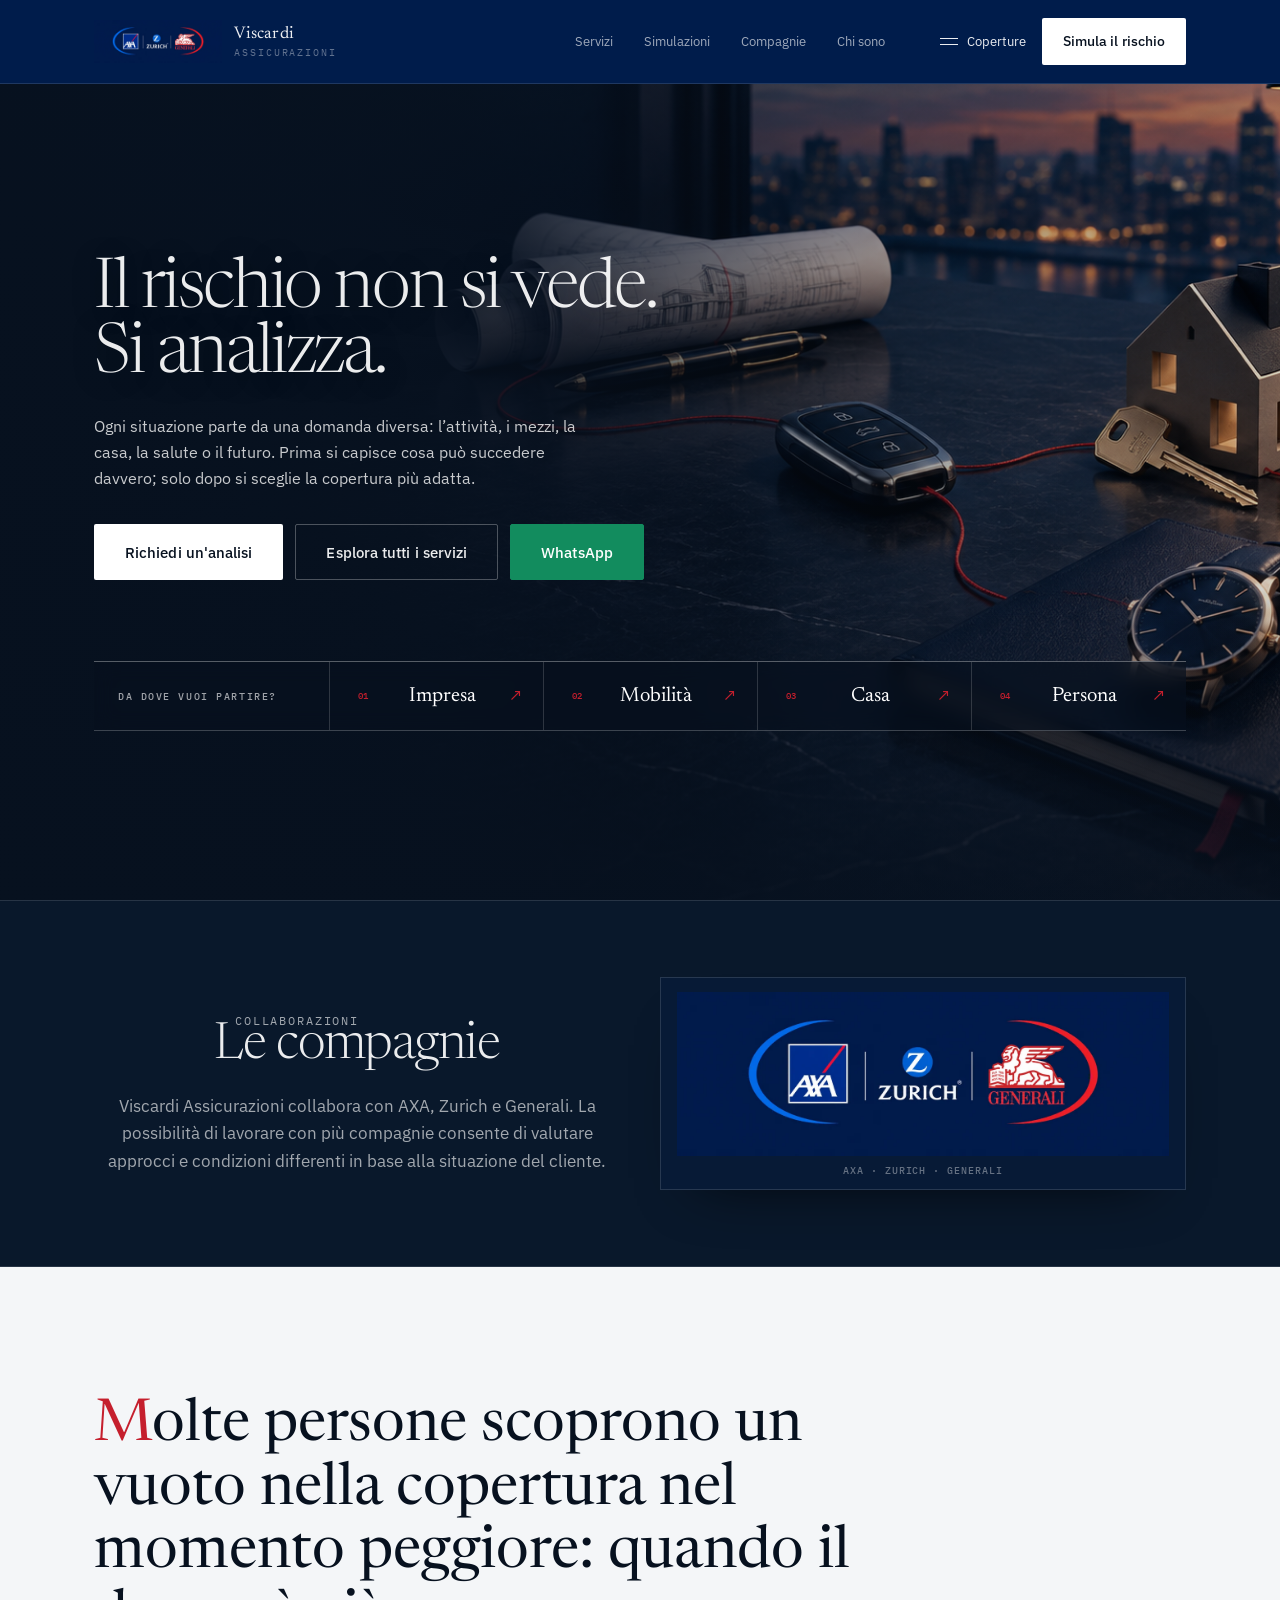
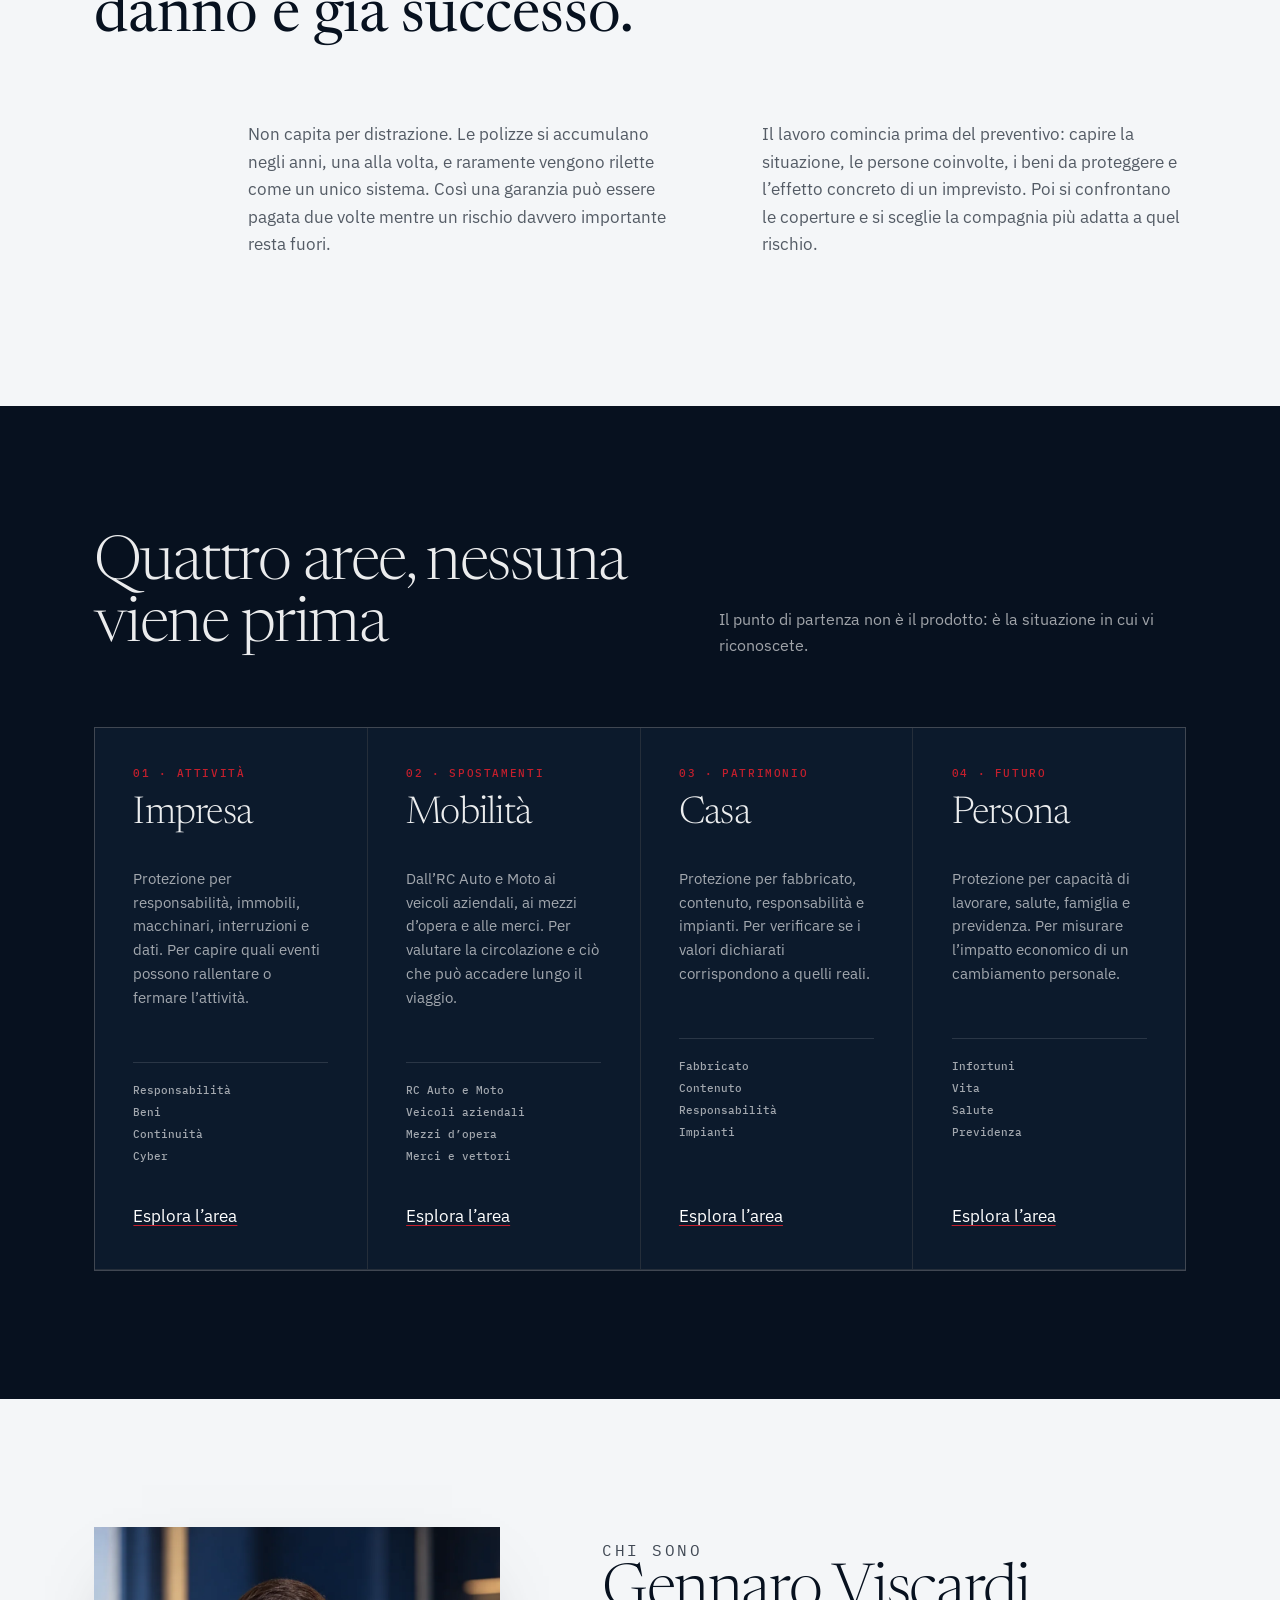
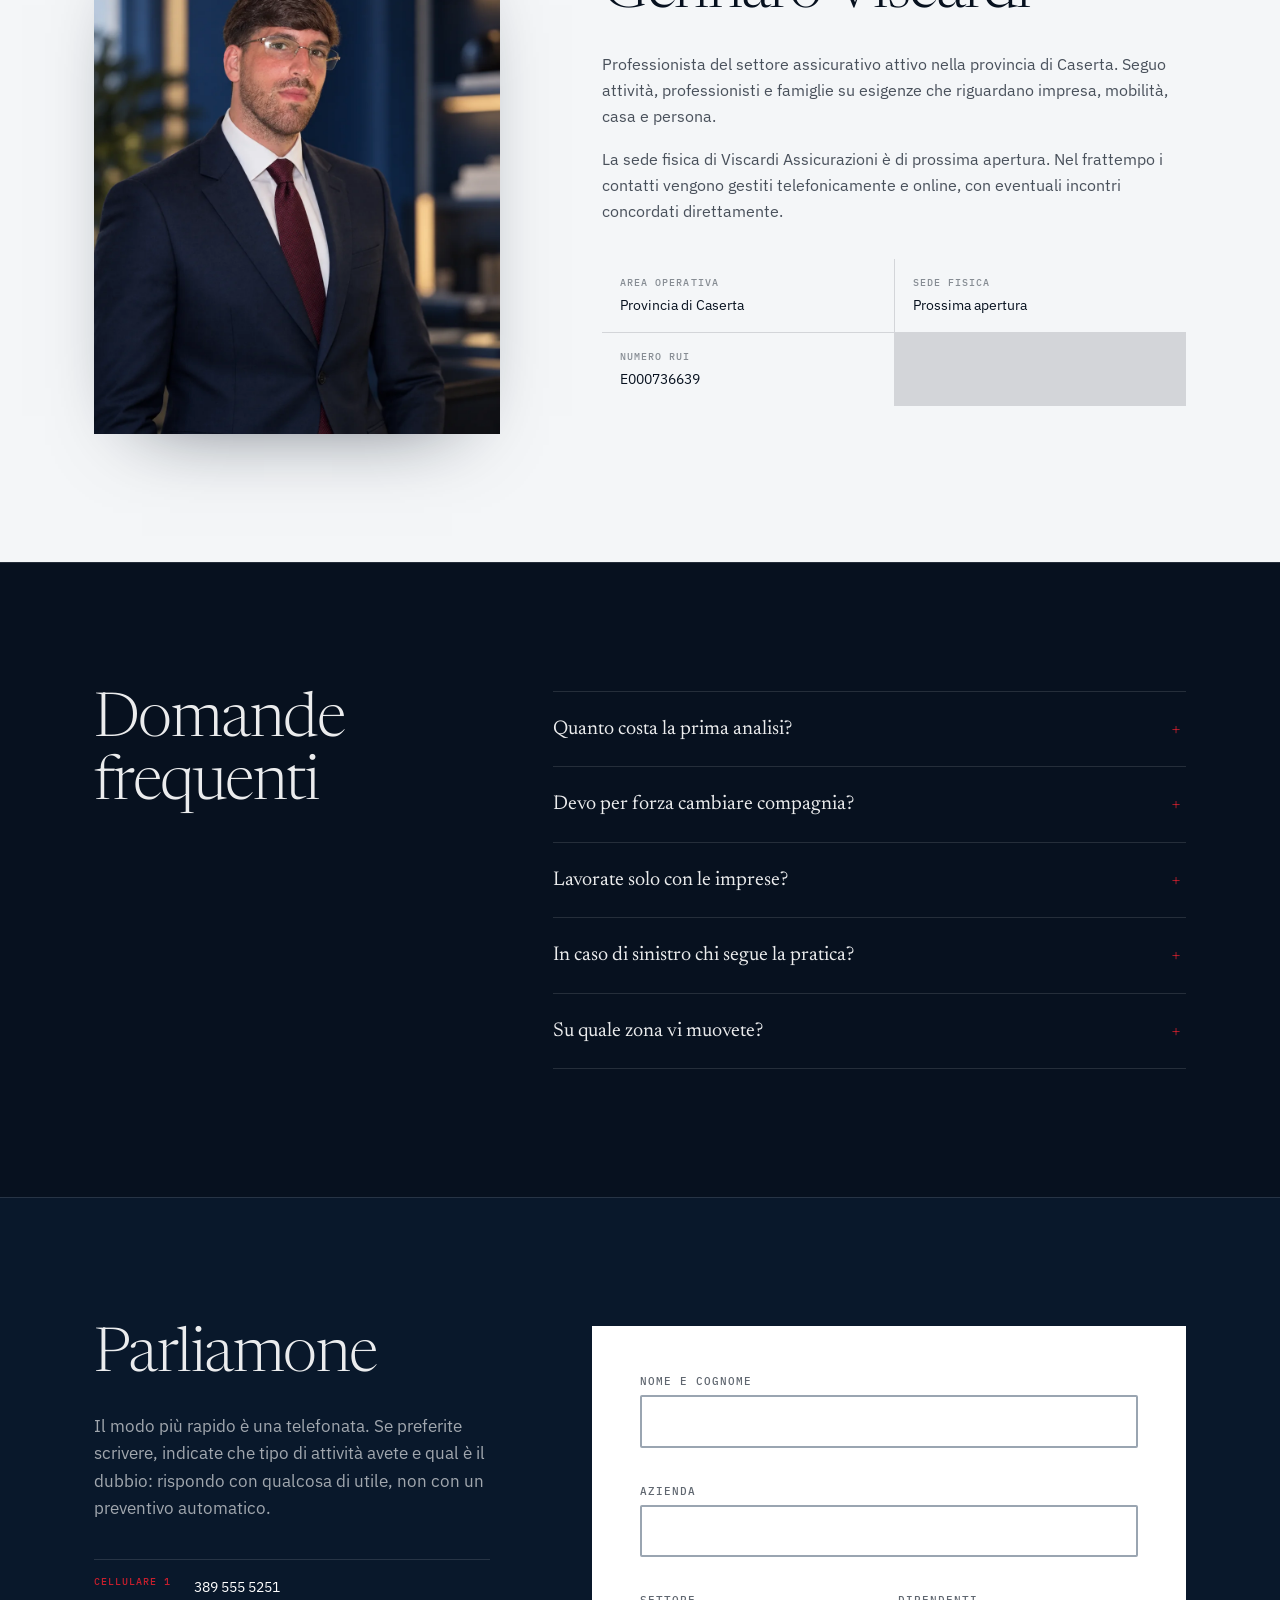
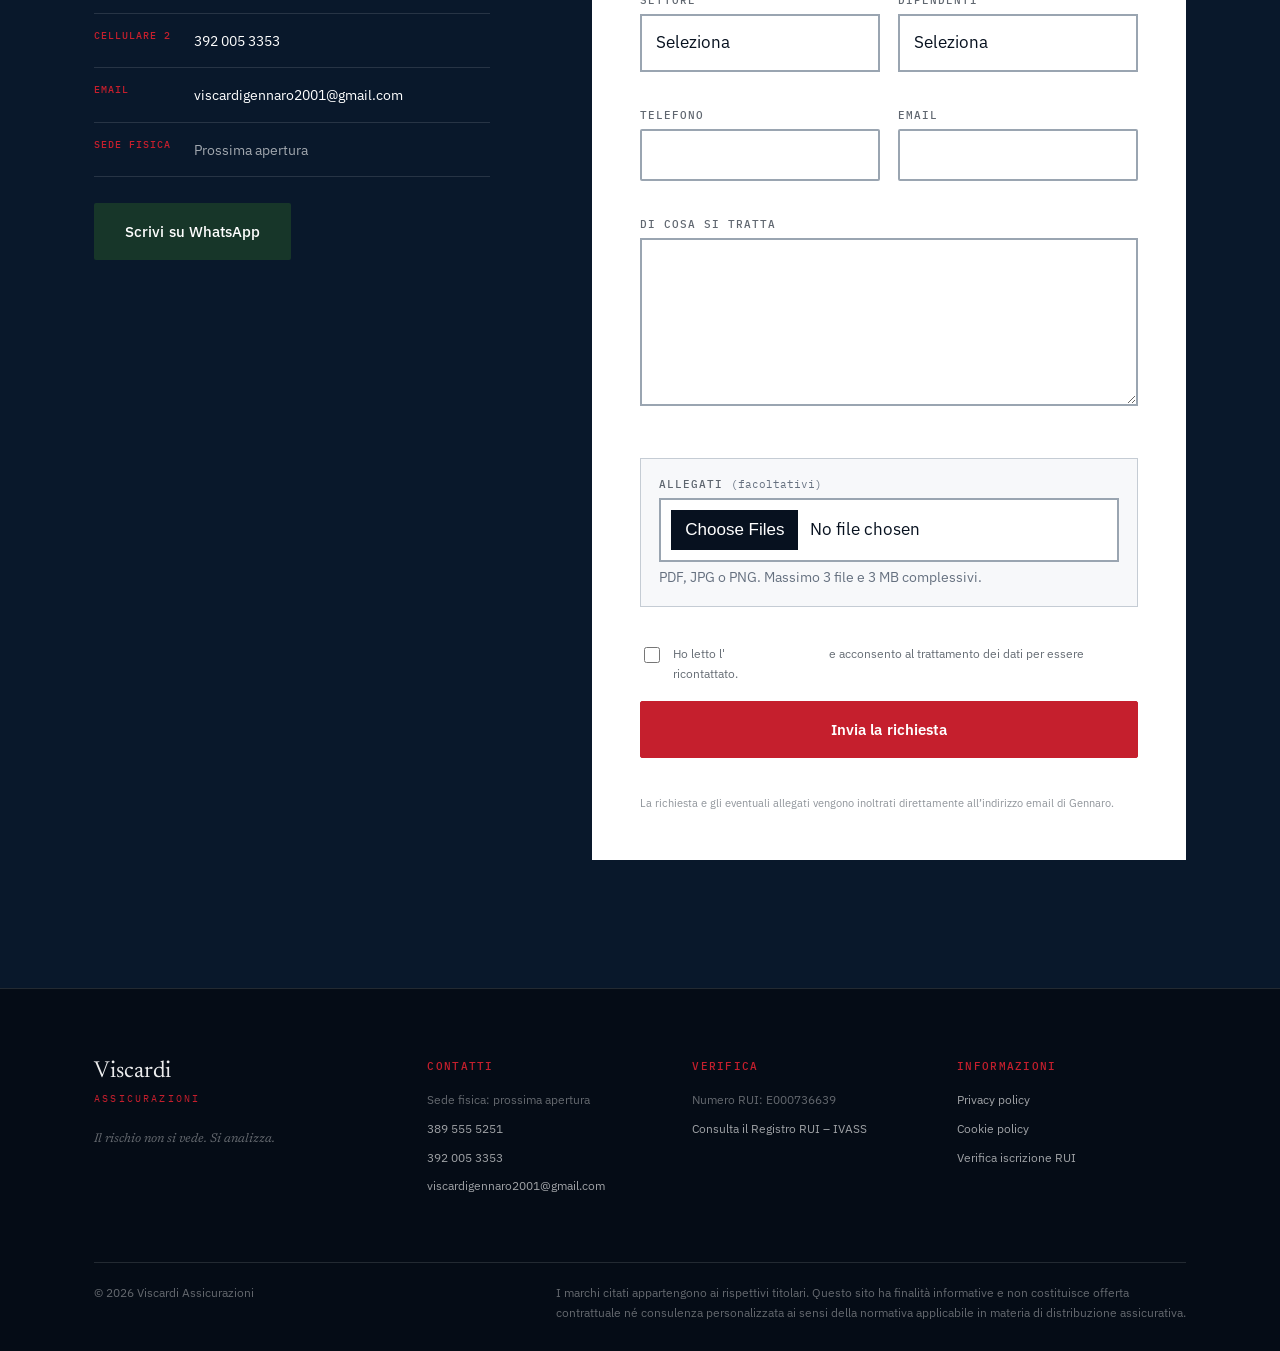
==== commit 469e30ce: "Aggiunta allegati alle richieste" ====
--- a/index.html
+++ b/index.html
@@ -577,7 +577,7 @@
     </div>
 
     <div class="contact__form">
-      <form id="contactForm" action="/api/send-request" method="POST" novalidate>
+      <form id="contactForm" action="/api/send-request" method="POST" enctype="multipart/form-data" novalidate>
         <input class="form-honey" type="text" name="_honey" tabindex="-1" autocomplete="off" aria-hidden="true">
         <input type="hidden" name="_subject" value="Nuova richiesta dal sito — Contatto generale">
         <input type="hidden" name="_template" value="table">
@@ -626,6 +626,12 @@
           <textarea id="fMsg" name="messaggio" rows="5" required></textarea>
         </div>
 
+        <div class="field file-field">
+          <label for="fAttachments">Allegati <span class="file-field__optional">(facoltativi)</span></label>
+          <input type="file" id="fAttachments" name="allegati" accept=".pdf,.jpg,.jpeg,.png,application/pdf,image/jpeg,image/png" multiple>
+          <small>PDF, JPG o PNG. Massimo 3 file e 3 MB complessivi.</small>
+        </div>
+
         <label class="check">
           <input type="checkbox" id="fPriv" name="privacy" required>
           <span>Ho letto l'<a href="privacy.html" target="_blank" rel="noopener">informativa privacy</a> e acconsento al trattamento dei dati per essere ricontattato.</span>
@@ -633,7 +639,7 @@
 
         <button type="submit" id="contactSubmit" class="btn btn--solid btn--full">Invia la richiesta</button>
         <p class="form__status" id="formStatus" role="status"></p>
-        <p class="form__note">La richiesta viene inoltrata direttamente all’indirizzo email di Gennaro.</p>
+        <p class="form__note">La richiesta e gli eventuali allegati vengono inoltrati direttamente all’indirizzo email di Gennaro.</p>
       </form>
     </div>
 
--- a/enhancements.css
+++ b/enhancements.css
@@ -220,6 +220,11 @@
 .form__status.is-error{color:#a01421}
 .form__status.is-success{color:#12613c}
 .form__note{font-size:.7rem;color:rgba(7,17,31,.45)}
+.file-field{margin-top:8px;padding:18px!important;border:1px solid #c5ccd4!important;background:#f7f8fa}
+.file-field input[type="file"]{min-height:0!important;padding:10px!important;background:#fff!important;cursor:pointer}
+.file-field input[type="file"]::file-selector-button{margin-right:12px;border:0;background:var(--ink);color:#fff;padding:10px 14px;cursor:pointer}
+.file-field small{display:block;margin-top:4px;line-height:1.5;color:#667180}
+.file-field__optional{font-weight:400;text-transform:none;letter-spacing:0;color:#667180}
 #contactSubmit,#coverageSubmit,#sendRequest{background:var(--red)!important;color:#fff!important;border-color:var(--red)!important;min-height:54px;font-weight:600}
 #contactSubmit:hover,#coverageSubmit:hover,#sendRequest:hover{background:#9f1827!important;border-color:#9f1827!important}
 #contactSubmit:disabled,#coverageSubmit:disabled,#sendRequest:disabled{opacity:.68;cursor:wait}
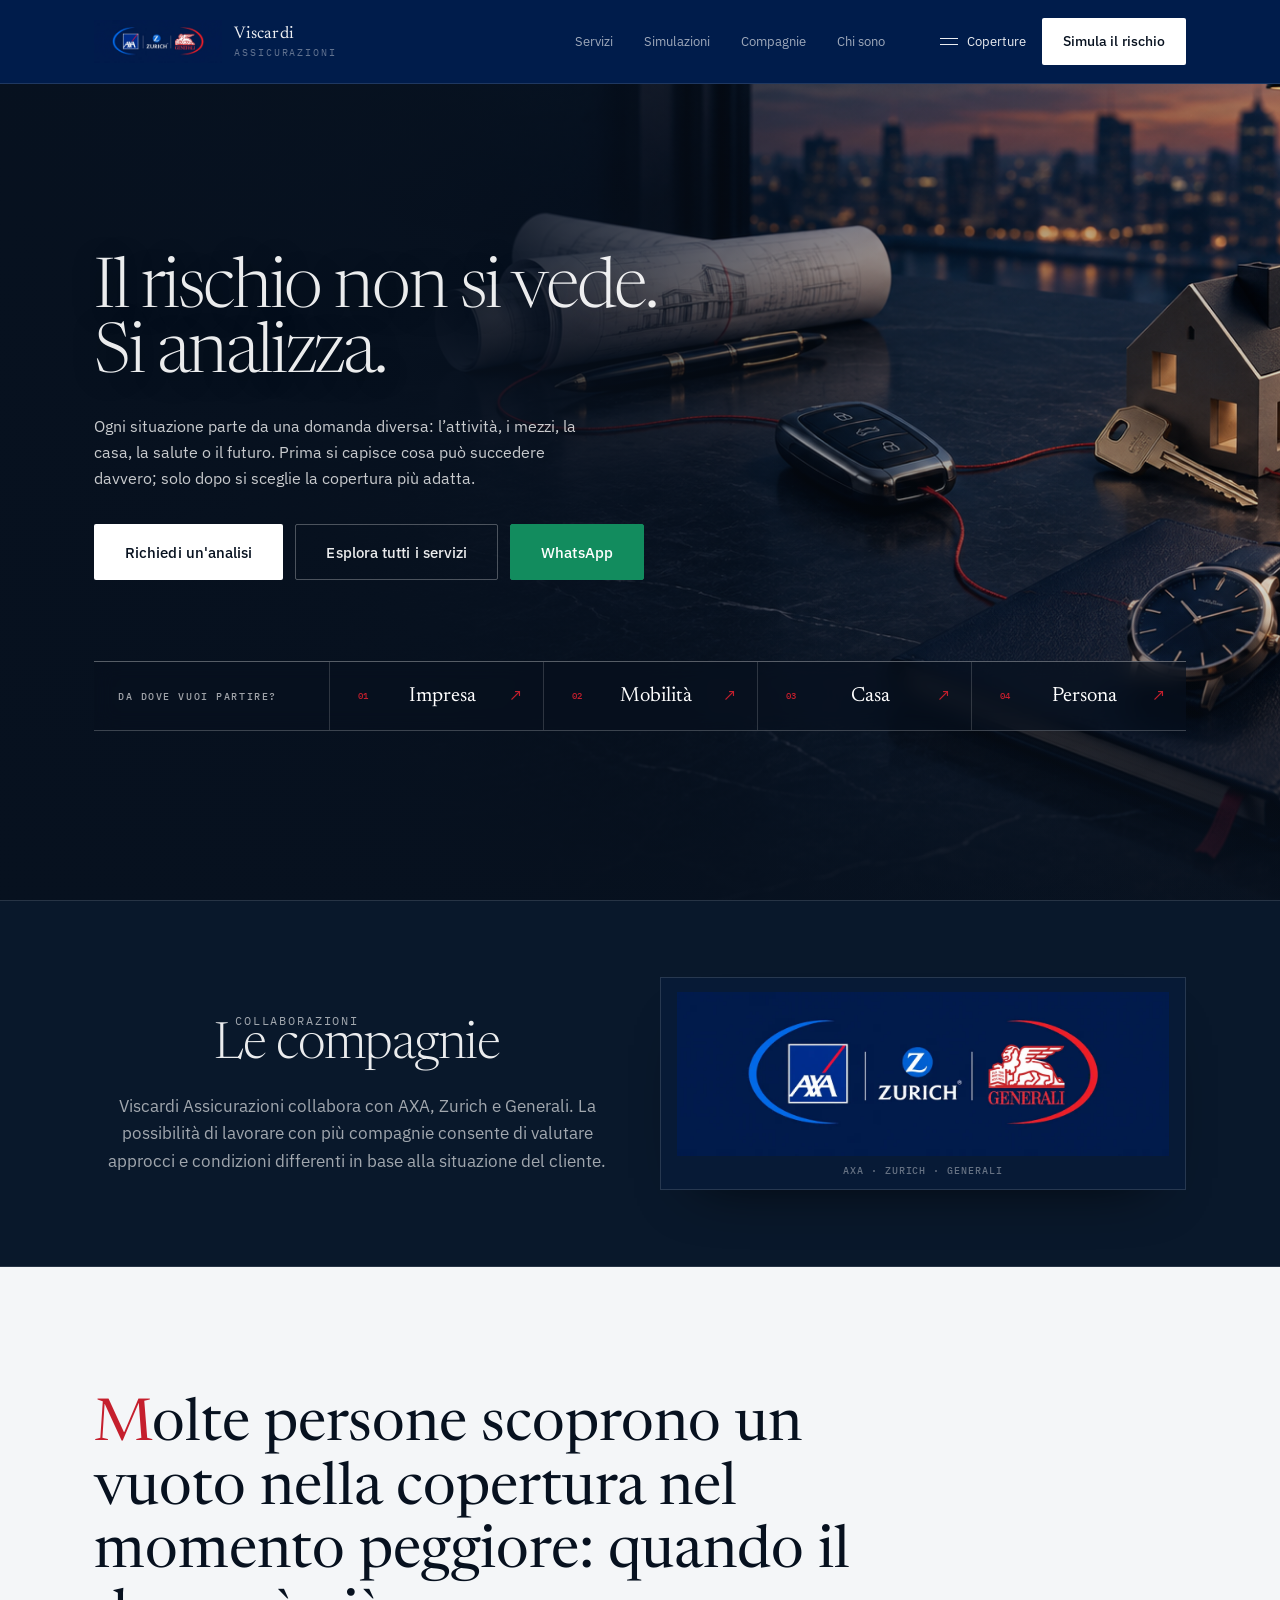
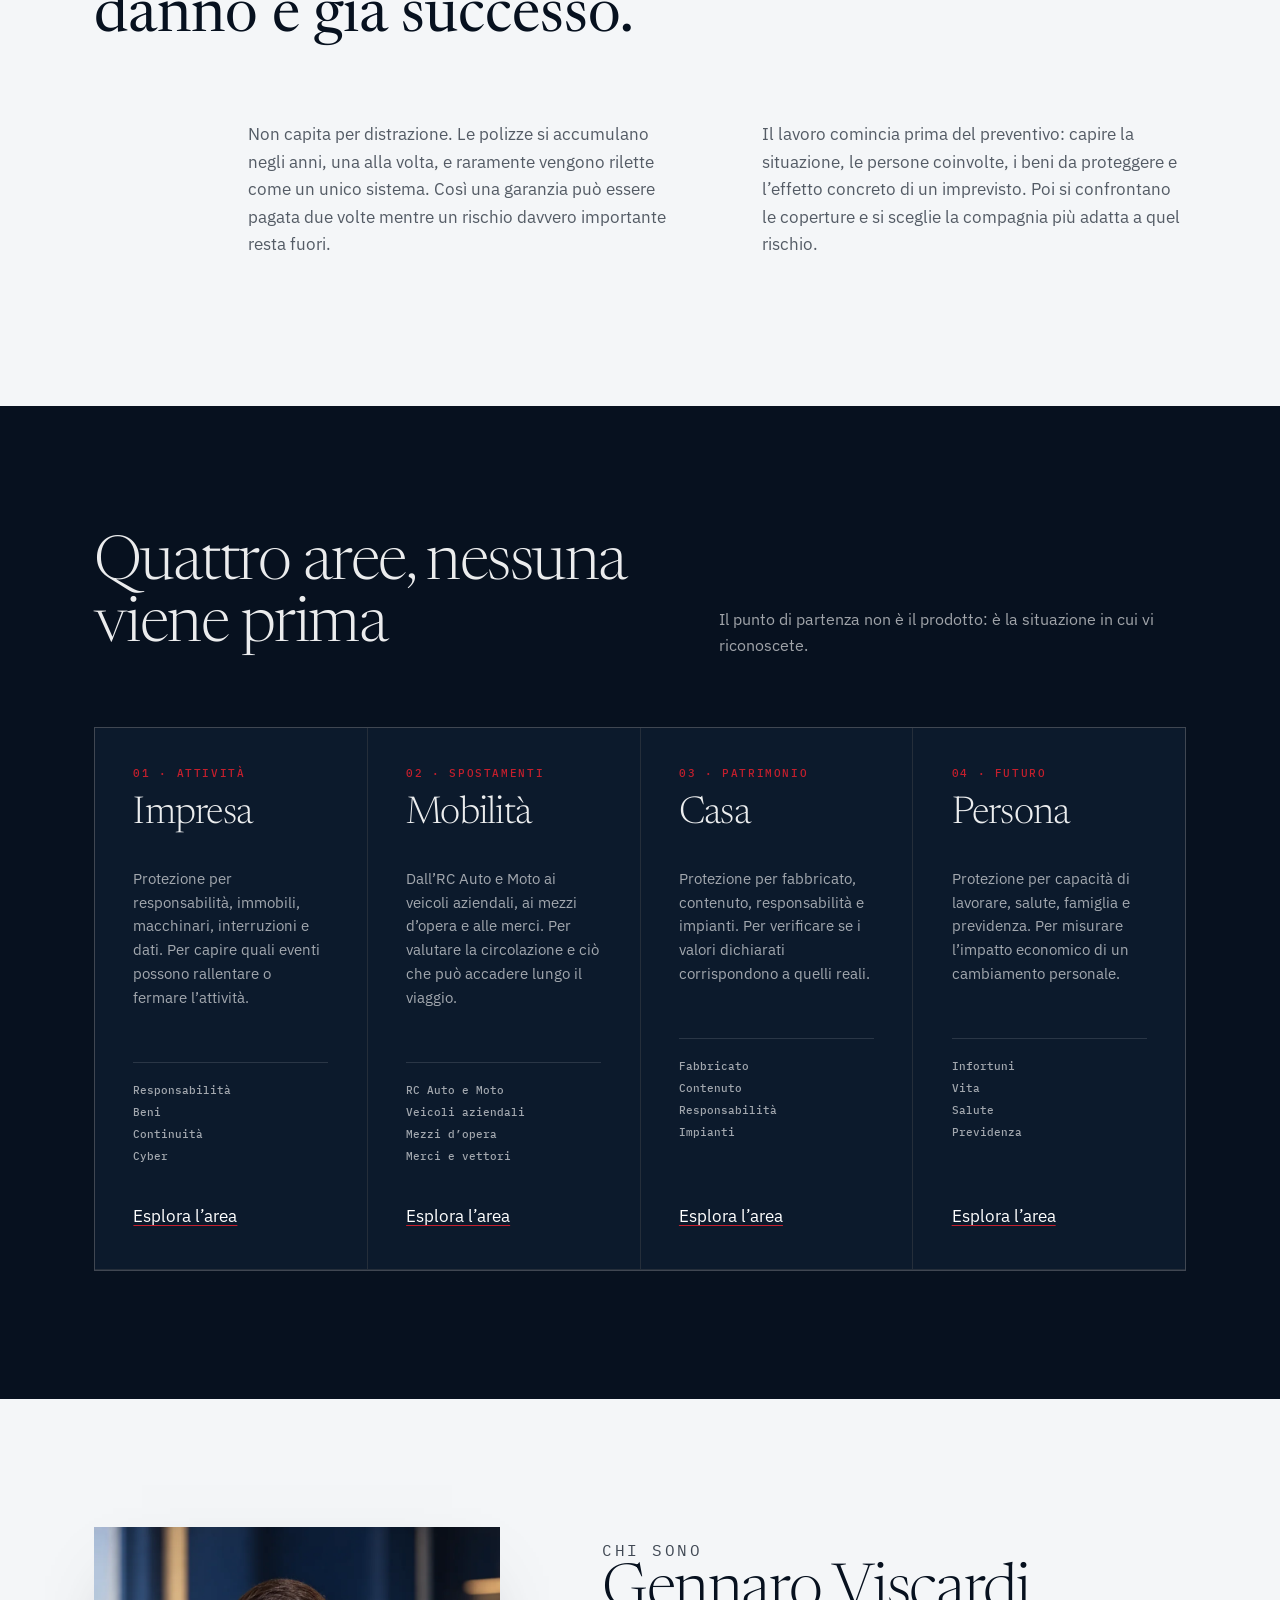
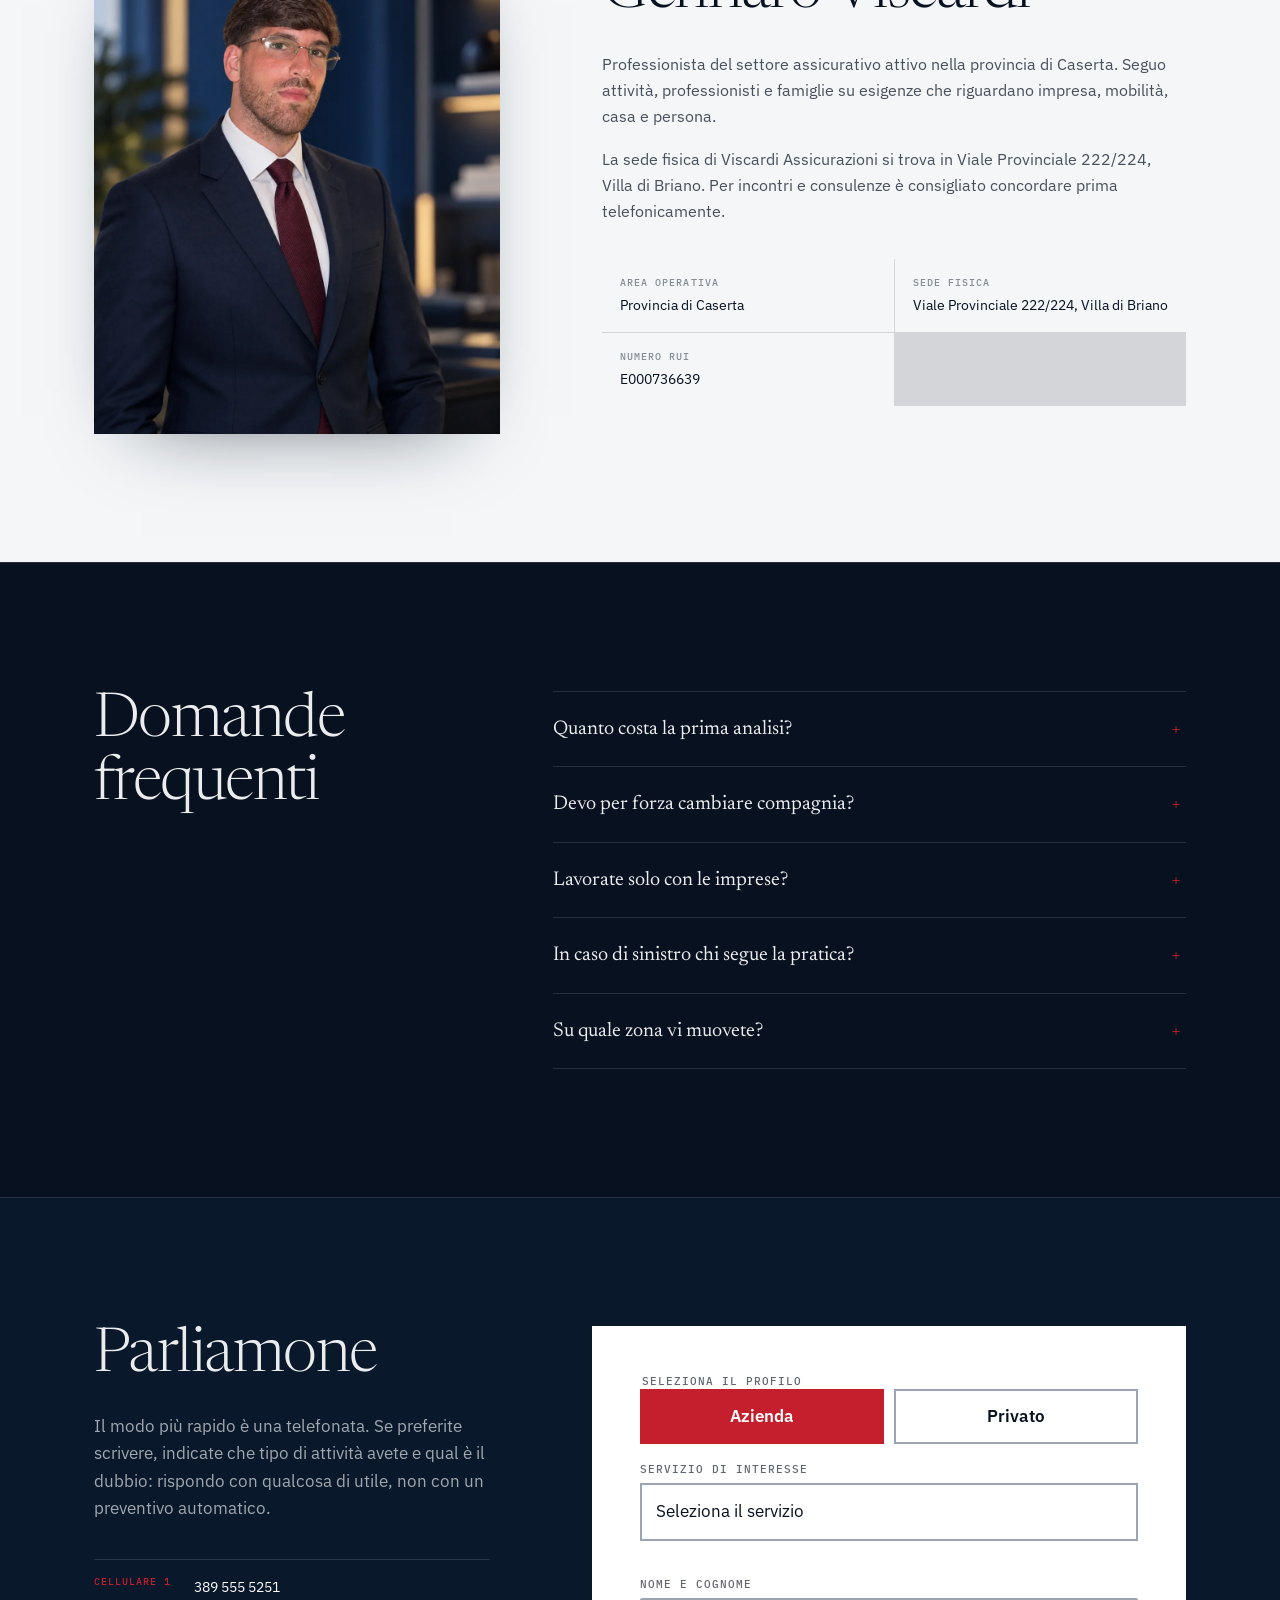
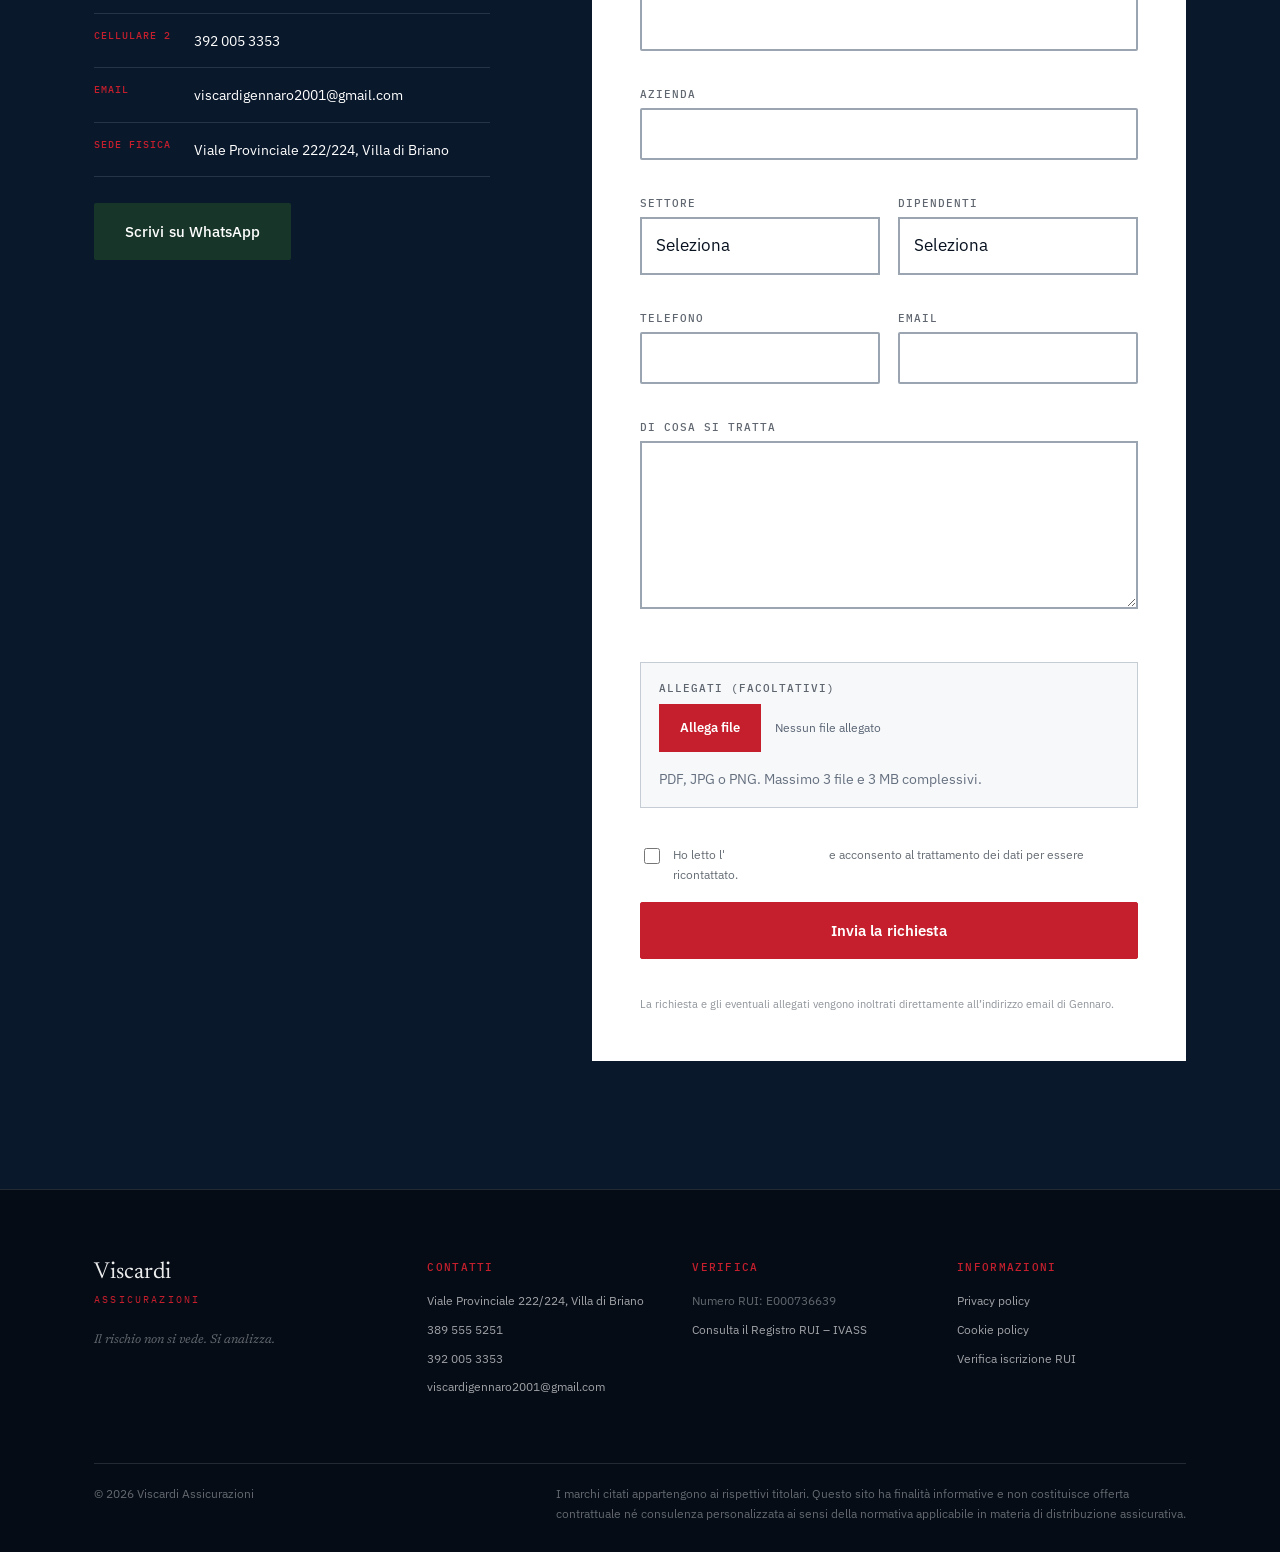
==== commit 9d05e6db: "Add files via upload" ====
--- a/index.html
+++ b/index.html
@@ -30,6 +30,12 @@
   "url": "https://www.gennaroviscardiassicurazioni.it/",
   "telephone": ["+39 389 555 5251", "+39 392 005 3353"],
   "email": "viscardigennaro2001@gmail.com",
+  "address": {
+    "@type": "PostalAddress",
+    "streetAddress": "Viale Provinciale 222/224",
+    "addressLocality": "Villa di Briano",
+    "addressCountry": "IT"
+  },
   "areaServed": ["Provincia di Caserta", "Campania"]
 }
 </script>
@@ -516,10 +522,10 @@
       <p class="sec-head__eyebrow">Chi sono</p>
       <h2 class="sec-head__title">Gennaro Viscardi</h2>
       <p>Professionista del settore assicurativo attivo nella provincia di Caserta. Seguo attività, professionisti e famiglie su esigenze che riguardano impresa, mobilità, casa e persona.</p>
-      <p>La sede fisica di Viscardi Assicurazioni è di prossima apertura. Nel frattempo i contatti vengono gestiti telefonicamente e online, con eventuali incontri concordati direttamente.</p>
+      <p>La sede fisica di Viscardi Assicurazioni si trova in Viale Provinciale 222/224, Villa di Briano. Per incontri e consulenze è consigliato concordare prima telefonicamente.</p>
       <dl class="profile__data">
         <div><dt>Area operativa</dt><dd>Provincia di Caserta</dd></div>
-        <div><dt>Sede fisica</dt><dd>Prossima apertura</dd></div>
+        <div><dt>Sede fisica</dt><dd>Viale Provinciale 222/224, Villa di Briano</dd></div>
         <div><dt>Numero RUI</dt><dd>E000736639</dd></div>
       </dl>
     </div>
@@ -552,7 +558,7 @@
       </div>
       <div class="acc__item">
         <h3><button type="button" class="acc__btn" aria-expanded="false">Su quale zona vi muovete?</button></h3>
-        <div class="acc__panel" hidden><p>Opero nella provincia di Caserta. La sede fisica è di prossima apertura; per incontri e sopralluoghi è necessario concordare prima telefonicamente.</p></div>
+        <div class="acc__panel" hidden><p>Opero nella provincia di Caserta. La sede fisica è in Viale Provinciale 222/224, Villa di Briano; per incontri e sopralluoghi è consigliato concordare prima telefonicamente.</p></div>
       </div>
     </div>
   </div>
@@ -570,7 +576,7 @@
         <li><span>Cellulare 1</span><a href="tel:+393895555251">389 555 5251</a></li>
         <li><span>Cellulare 2</span><a href="tel:+393920053353">392 005 3353</a></li>
         <li><span>Email</span><a href="mailto:viscardigennaro2001@gmail.com">viscardigennaro2001@gmail.com</a></li>
-        <li><span>Sede fisica</span>Prossima apertura</li>
+        <li><span>Sede fisica</span><a href="https://www.google.com/maps/search/?api=1&amp;query=Viale%20Provinciale%20222%2F224%2C%20Villa%20di%20Briano" target="_blank" rel="noopener">Viale Provinciale 222/224, Villa di Briano</a></li>
       </ul>
 
       <a class="btn btn--wa" href="https://wa.me/393895555251?text=Buongiorno%2C%20vorrei%20un%20confronto%20sulle%20coperture%20assicurative%20della%20mia%20azienda." target="_blank" rel="noopener">Scrivi su WhatsApp</a>
@@ -581,15 +587,36 @@
         <input class="form-honey" type="text" name="_honey" tabindex="-1" autocomplete="off" aria-hidden="true">
         <input type="hidden" name="_subject" value="Nuova richiesta dal sito — Contatto generale">
         <input type="hidden" name="_template" value="table">
+        <fieldset class="contact-profile">
+          <legend>Seleziona il profilo</legend>
+          <label><input type="radio" name="profilo" value="Azienda" checked><span>Azienda</span></label>
+          <label><input type="radio" name="profilo" value="Privato"><span>Privato</span></label>
+        </fieldset>
+        <div class="field">
+          <label for="fServizio">Servizio di interesse</label>
+          <select id="fServizio" name="servizio" required>
+            <option value="">Seleziona il servizio</option>
+            <option>Responsabilità civile</option>
+            <option>Opere e cantieri</option>
+            <option>Fabbricati e macchinari</option>
+            <option>Interruzione di attività</option>
+            <option>Amministratori e dirigenti</option>
+            <option>Cyber risk</option>
+            <option>Veicoli aziendali</option>
+            <option>Macchine in cantiere</option>
+            <option>Merci in viaggio</option>
+            <option>Responsabilità del vettore</option>
+          </select>
+        </div>
         <div class="field">
           <label for="fNome">Nome e cognome</label>
           <input type="text" id="fNome" name="nome" autocomplete="name" required>
         </div>
-        <div class="field">
+        <div class="field" data-company-field>
           <label for="fAzienda">Azienda</label>
-          <input type="text" id="fAzienda" name="azienda" autocomplete="organization">
-        </div>
-        <div class="field field--half">
+          <input type="text" id="fAzienda" name="azienda" autocomplete="organization" required>
+        </div>
+        <div class="field field--half" data-company-field>
           <label for="fSettore">Settore</label>
           <select id="fSettore" name="settore">
             <option value="">Seleziona</option>
@@ -602,7 +629,7 @@
             <option>Altro</option>
           </select>
         </div>
-        <div class="field field--half">
+        <div class="field field--half" data-company-field>
           <label for="fDip">Dipendenti</label>
           <select id="fDip" name="dipendenti">
             <option value="">Seleziona</option>
@@ -627,9 +654,14 @@
         </div>
 
         <div class="field file-field">
-          <label for="fAttachments">Allegati <span class="file-field__optional">(facoltativi)</span></label>
-          <input type="file" id="fAttachments" name="allegati" accept=".pdf,.jpg,.jpeg,.png,application/pdf,image/jpeg,image/png" multiple>
-          <small>PDF, JPG o PNG. Massimo 3 file e 3 MB complessivi.</small>
+          <span class="file-field__label" id="fAttachmentsLabel">Allegati <span class="file-field__optional">(facoltativi)</span></span>
+          <div class="file-picker">
+            <input class="file-picker__input" type="file" id="fAttachments" name="allegati" accept=".pdf,.jpg,.jpeg,.png,application/pdf,image/jpeg,image/png" aria-labelledby="fAttachmentsLabel" multiple>
+            <label class="file-picker__button" for="fAttachments">Allega file</label>
+            <span class="file-picker__count" data-file-count>Nessun file allegato</span>
+            <ul class="file-picker__list" data-file-list aria-live="polite"></ul>
+          </div>
+          <small id="fAttachmentsHint">PDF, JPG o PNG. Massimo 3 file e 3 MB complessivi.</small>
         </div>
 
         <label class="check">
@@ -660,7 +692,7 @@
     <div class="site-footer__col">
       <h2>Contatti</h2>
       <ul>
-        <li>Sede fisica: prossima apertura</li>
+        <li><a href="https://www.google.com/maps/search/?api=1&amp;query=Viale%20Provinciale%20222%2F224%2C%20Villa%20di%20Briano" target="_blank" rel="noopener">Viale Provinciale 222/224, Villa di Briano</a></li>
         <li><a href="tel:+393895555251">389 555 5251</a></li>
         <li><a href="tel:+393920053353">392 005 3353</a></li>
         <li><a href="mailto:viscardigennaro2001@gmail.com">viscardigennaro2001@gmail.com</a></li>
--- a/enhancements.css
+++ b/enhancements.css
@@ -196,6 +196,15 @@
 .contact__list a{text-decoration:none;color:var(--white)}
 .contact__form{background:var(--white);color:var(--ink);padding:clamp(26px,4vw,48px)}
 #contactForm{display:grid;grid-template-columns:1fr 1fr;gap:18px}
+.contact-profile{grid-column:1/-1;display:grid;grid-template-columns:1fr 1fr;gap:10px;margin:0;padding:0;border:0}
+.contact-profile legend{grid-column:1/-1;margin:0 0 1px;font:500 .68rem var(--mono);text-transform:uppercase;letter-spacing:.09em;color:rgba(7,17,31,.64)}
+.contact-profile label{position:relative;cursor:pointer}
+.contact-profile input{position:absolute;opacity:0;pointer-events:none}
+.contact-profile span{display:flex;align-items:center;justify-content:center;min-height:52px;padding:12px 16px;border:2px solid #9aa5b1;background:#fff;color:var(--ink);font-weight:600;transition:border-color .2s,background .2s,color .2s}
+.contact-profile label:hover span{border-color:var(--red)}
+.contact-profile input:checked+span{border-color:var(--red);background:var(--red);color:#fff}
+.contact-profile input:focus-visible+span{outline:3px solid rgba(197,31,47,.22);outline-offset:2px}
+[data-company-field][hidden]{display:none!important}
 .field{grid-column:1/-1}
 .field--half{grid-column:auto}
 .field label{display:block;font:500 .68rem var(--mono);text-transform:uppercase;letter-spacing:.09em;margin-bottom:7px;color:rgba(7,17,31,.64)}
@@ -221,8 +230,17 @@
 .form__status.is-success{color:#12613c}
 .form__note{font-size:.7rem;color:rgba(7,17,31,.45)}
 .file-field{margin-top:8px;padding:18px!important;border:1px solid #c5ccd4!important;background:#f7f8fa}
-.file-field input[type="file"]{min-height:0!important;padding:10px!important;background:#fff!important;cursor:pointer}
-.file-field input[type="file"]::file-selector-button{margin-right:12px;border:0;background:var(--ink);color:#fff;padding:10px 14px;cursor:pointer}
+.file-field__label{display:block;font:500 .68rem var(--mono);text-transform:uppercase;letter-spacing:.09em;margin-bottom:9px;color:rgba(7,17,31,.64)}
+.file-picker{position:relative;display:grid;grid-template-columns:auto 1fr;align-items:center;gap:10px 14px}
+.file-picker__input{position:absolute!important;width:1px!important;height:1px!important;min-height:0!important;padding:0!important;opacity:0;overflow:hidden;pointer-events:none}
+.file-picker__button{display:inline-flex!important;align-items:center;justify-content:center;margin:0!important;padding:13px 20px!important;border:1px solid var(--red)!important;background:var(--red)!important;color:#fff!important;font:600 .82rem var(--sans)!important;text-transform:none!important;letter-spacing:0!important;cursor:pointer;min-height:48px}
+.file-picker__button:hover{background:#9f1827!important;border-color:#9f1827!important}
+.file-picker__button:focus-within,.file-picker__input:focus+.file-picker__button{outline:3px solid rgba(197,31,47,.22);outline-offset:2px}
+.file-picker__count{font-size:.78rem;color:#596474}
+.file-picker__list{grid-column:1/-1;display:grid;gap:7px;margin:2px 0 0;padding:0;list-style:none}
+.file-picker__item{display:flex;align-items:center;justify-content:space-between;gap:12px;padding:9px 11px;border:1px solid #d2d7dd;background:#fff;color:#243246;font-size:.76rem}
+.file-picker__name{min-width:0;overflow:hidden;text-overflow:ellipsis;white-space:nowrap}
+.file-picker__remove{flex:0 0 auto;border:0;background:transparent;color:var(--red);font-weight:700;cursor:pointer;padding:4px 6px}
 .file-field small{display:block;margin-top:4px;line-height:1.5;color:#667180}
 .file-field__optional{font-weight:400;text-transform:none;letter-spacing:0;color:#667180}
 #contactSubmit,#coverageSubmit,#sendRequest{background:var(--red)!important;color:#fff!important;border-color:var(--red)!important;min-height:54px;font-weight:600}
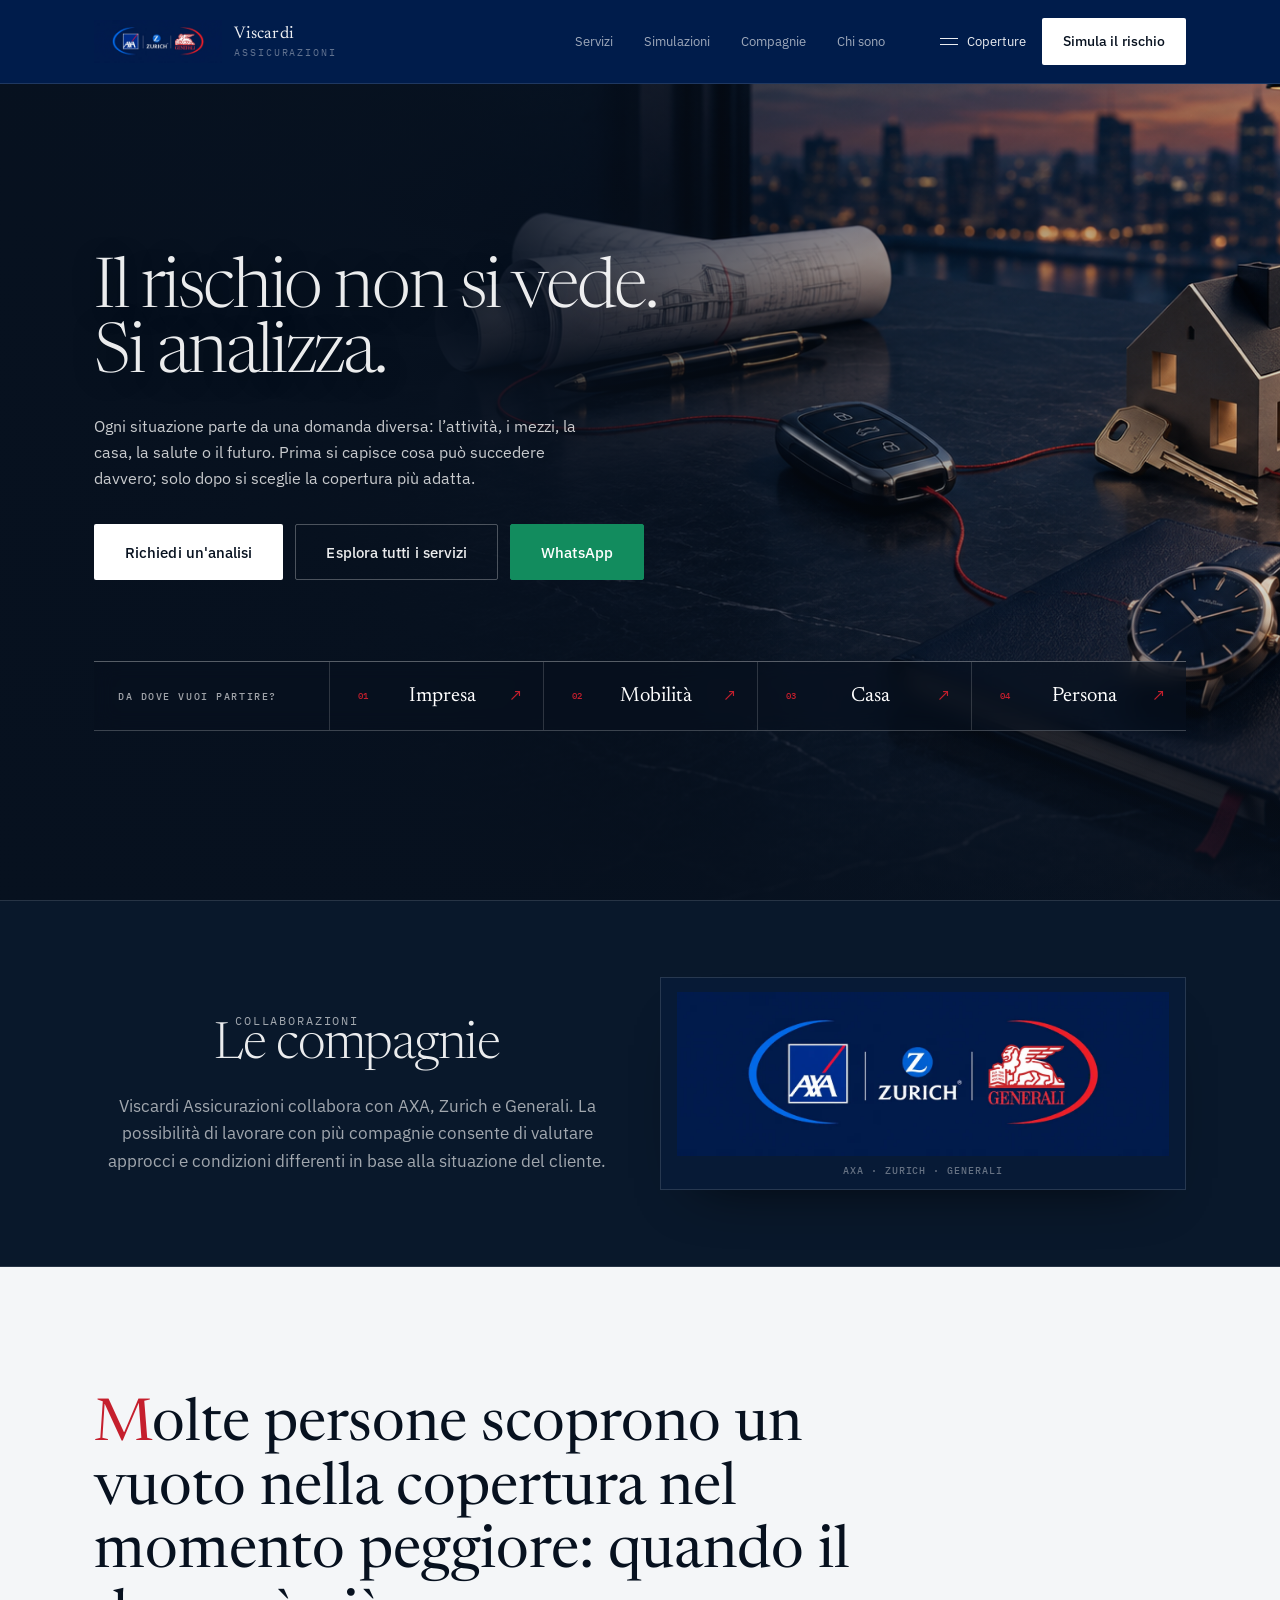
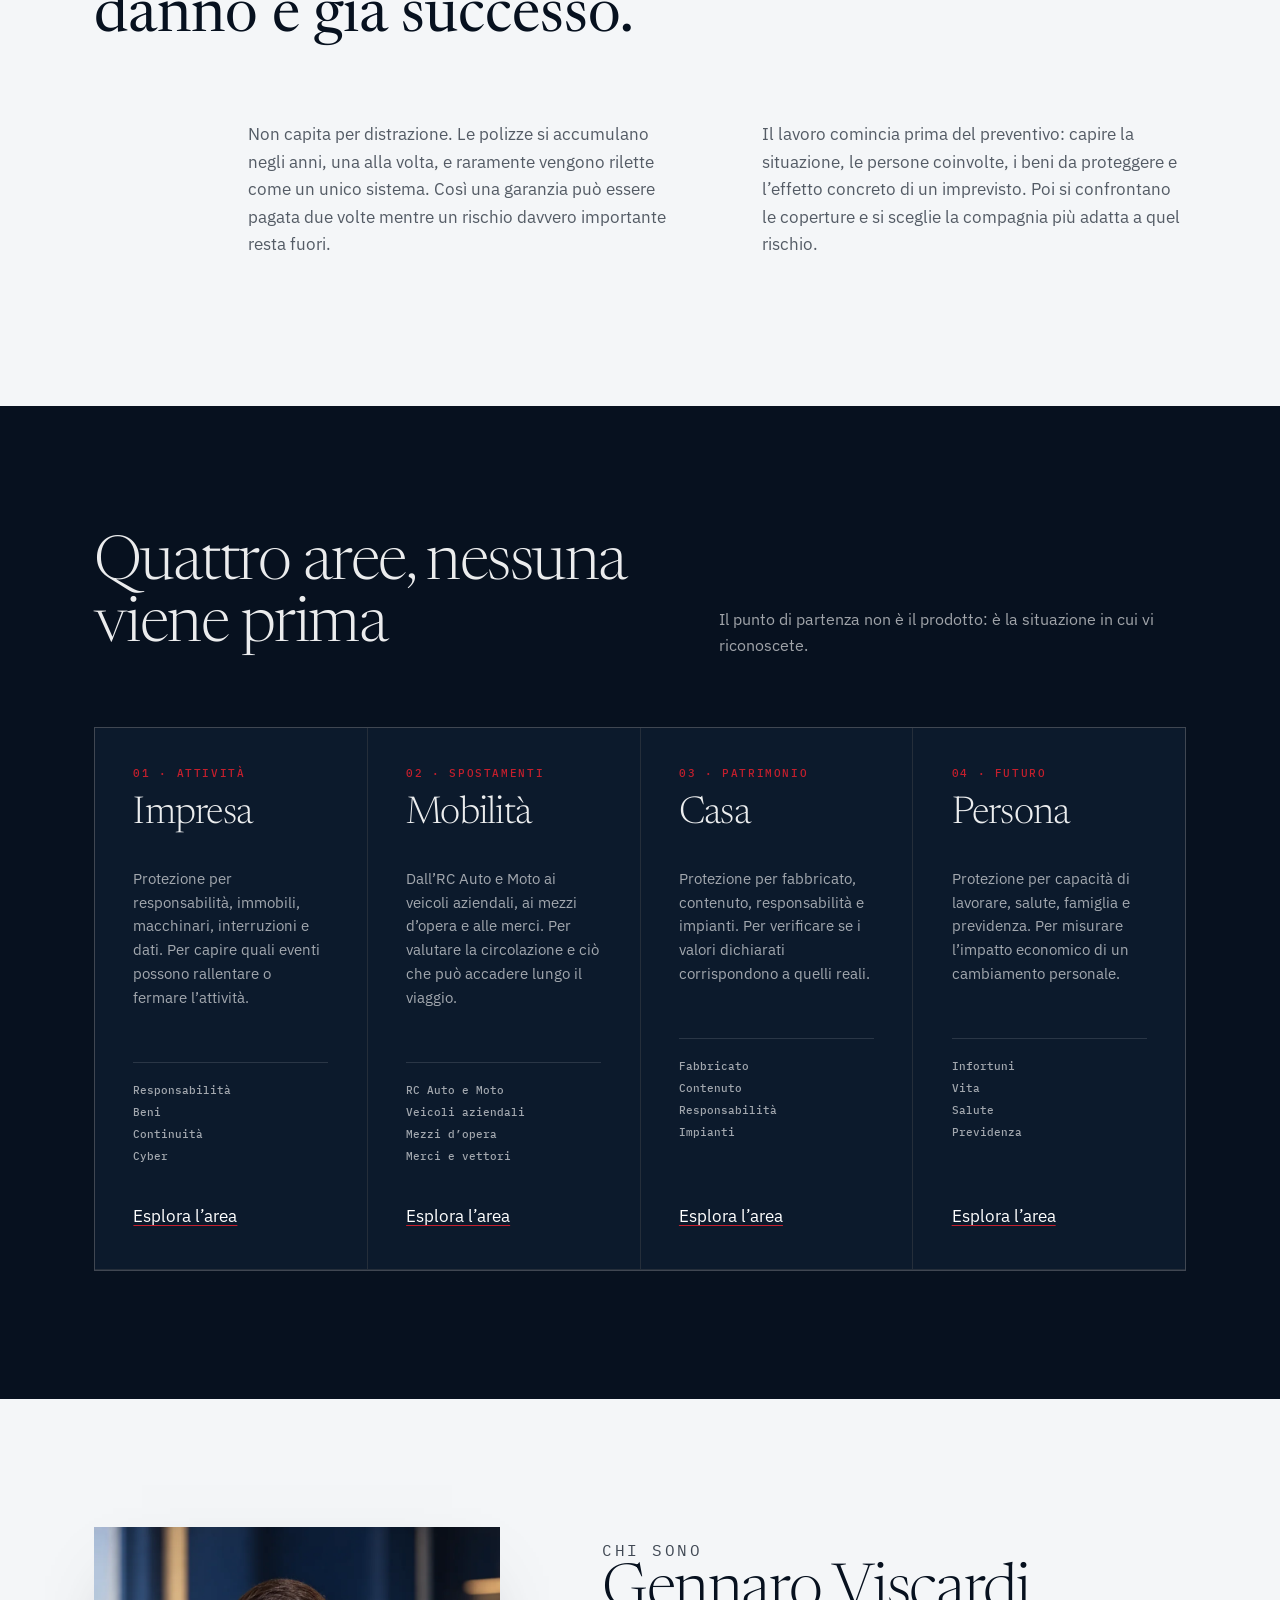
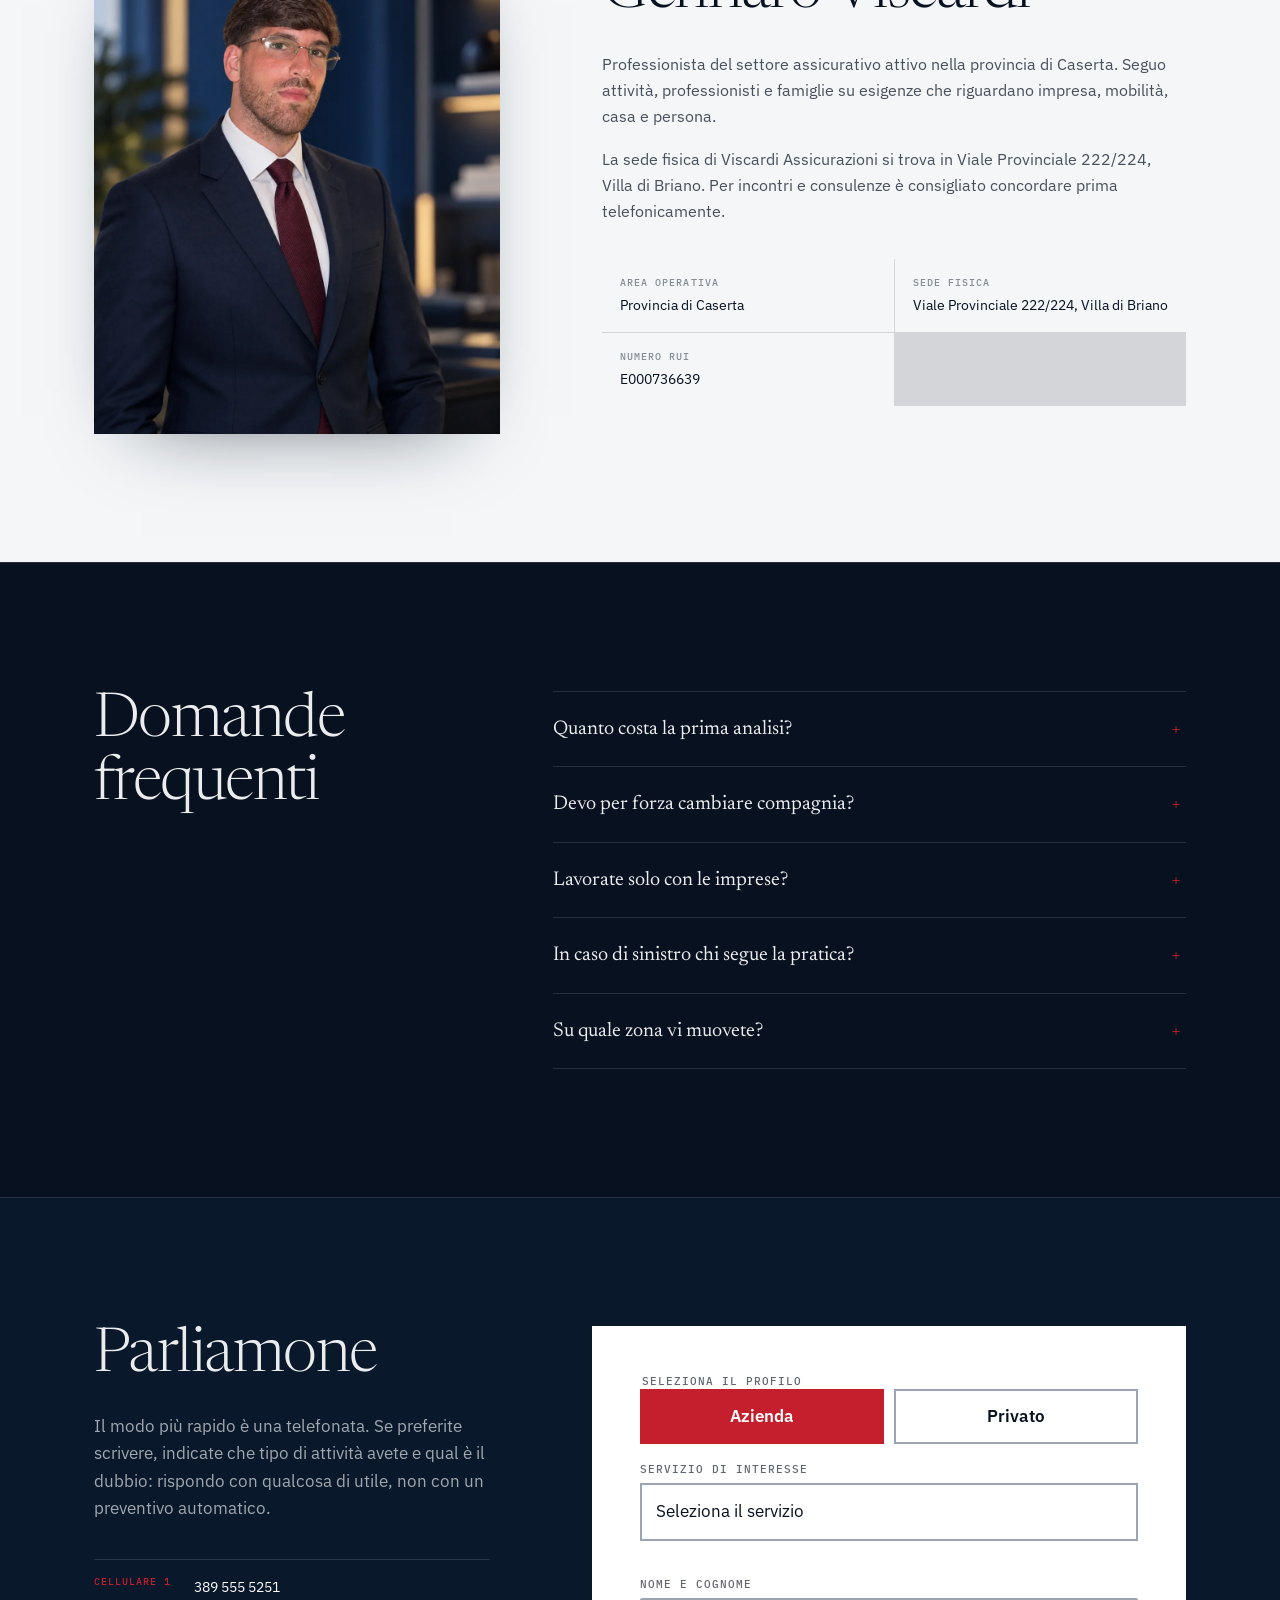
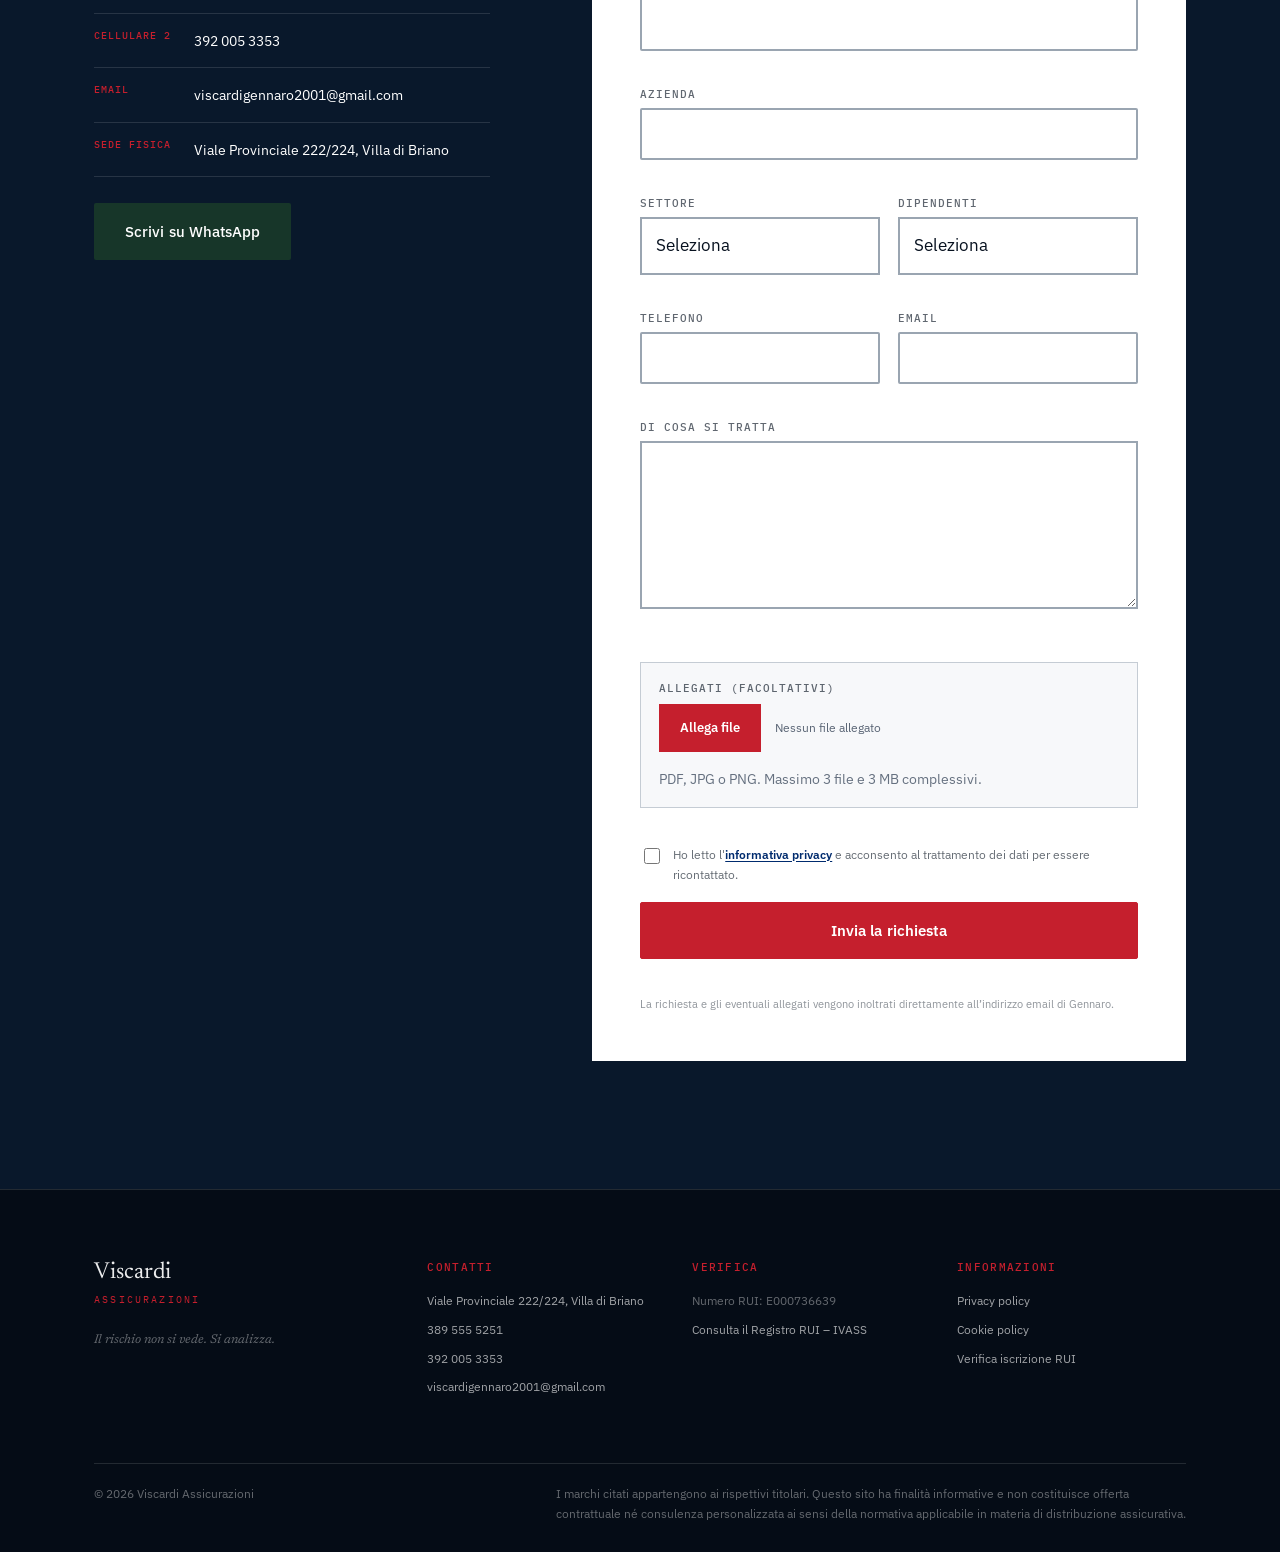
==== commit e7755d21: "Add files via upload" ====
--- a/index.html
+++ b/index.html
@@ -7,6 +7,10 @@
 <meta name="description" content="Analisi personalizzata delle coperture per attività, mobilità, casa e persona nella provincia di Caserta.">
 <link rel="canonical" href="https://www.gennaroviscardiassicurazioni.it/">
 <meta name="theme-color" content="#07111F">
+<meta name="mobile-web-app-capable" content="yes">
+<meta name="apple-mobile-web-app-capable" content="yes">
+<meta name="apple-mobile-web-app-status-bar-style" content="black-translucent">
+<meta name="apple-mobile-web-app-title" content="Viscardi">
 <meta property="og:type" content="website">
 <meta property="og:locale" content="it_IT">
 <meta property="og:title" content="Viscardi Assicurazioni — Il rischio non si vede. Si analizza.">
@@ -16,6 +20,8 @@
 <meta property="og:image" content="https://www.gennaroviscardiassicurazioni.it/assets/images/edilizia.webp">
 <meta name="twitter:card" content="summary_large_image">
 <link rel="icon" href="favicon.svg" type="image/svg+xml">
+<link rel="manifest" href="manifest.webmanifest">
+<link rel="apple-touch-icon" href="assets/icons/apple-touch-icon.png">
 <link rel="preconnect" href="https://fonts.googleapis.com">
 <link rel="preconnect" href="https://fonts.gstatic.com" crossorigin>
 <link rel="stylesheet" href="https://fonts.googleapis.com/css2?family=IBM+Plex+Mono:wght@400;500&family=IBM+Plex+Sans:wght@400;500;600&family=Newsreader:opsz,wght@6..72,300;6..72,400;6..72,500&display=swap">
@@ -114,6 +120,7 @@
         <a class="btn btn--solid" href="#contatti">Richiedi un'analisi</a>
         <a class="btn btn--ghost" href="servizi.html">Esplora tutti i servizi</a>
         <a class="btn btn--whatsapp hero__whatsapp" href="https://wa.me/393895555251?text=Buongiorno%2C%20vorrei%20ricevere%20informazioni%20sulle%20coperture%20assicurative." target="_blank" rel="noopener" aria-label="Contatta Gennaro su WhatsApp">WhatsApp</a>
+        <button class="btn btn--ghost app-install" id="appInstall" type="button" hidden>Installa l’app</button>
       </div>
 
     </div>
@@ -729,5 +736,6 @@
 </a>
 
 <script src="script.js" defer></script>
+<script src="pwa.js" defer></script>
 </body>
 </html>
--- a/enhancements.css
+++ b/enhancements.css
@@ -40,6 +40,9 @@
 .hero__kicker,.hero__title,.hero__lede,.hero__cta,.readout{opacity:1;color:inherit}
 .hero__lede{font-size:clamp(1rem,1.25vw,1.13rem);color:var(--on-dark-2);max-width:58ch;margin:26px 0 0}
 .hero__cta{display:flex;flex-wrap:wrap;gap:12px;margin-top:32px}
+.app-install{border-color:rgba(255,255,255,.62);background:rgba(255,255,255,.08);color:#fff;cursor:pointer}
+.app-install:hover{border-color:#fff;background:rgba(255,255,255,.14);transform:translateY(-2px)}
+.app-install[hidden]{display:none!important}
 .hero__whatsapp{border-color:#25d366;background:#176b48;color:#fff}
 .hero__whatsapp:hover{border-color:#25d366;background:#20513b;transform:translateY(-2px)}
 .readout{display:none}
@@ -224,6 +227,7 @@
 .field textarea{resize:vertical}
 .check{grid-column:1/-1;display:flex;align-items:flex-start;gap:10px;font-size:.78rem;color:rgba(7,17,31,.62)}
 .check input{margin-top:4px;accent-color:var(--red)}
+.contact__form .check a,.sim-panel .check a{color:#002b6e;font-weight:600;text-decoration:underline;text-underline-offset:2px}
 #contactForm>.btn,#contactForm>.form__status,#contactForm>.form__note{grid-column:1/-1}
 .form__status{margin:0;font-size:.84rem}
 .form__status.is-error{color:#a01421}
@@ -247,14 +251,27 @@
 #contactSubmit:hover,#coverageSubmit:hover,#sendRequest:hover{background:#9f1827!important;border-color:#9f1827!important}
 #contactSubmit:disabled,#coverageSubmit:disabled,#sendRequest:disabled{opacity:.68;cursor:wait}
 
-.success-dialog{width:min(520px,calc(100% - 32px));padding:0;border:0;background:transparent;color:var(--ink)}
-.success-dialog::backdrop{background:rgba(3,10,20,.78);backdrop-filter:blur(4px)}
+.success-dialog{width:min(520px,calc(100% - 32px));max-height:calc(100dvh - 32px);padding:0;border:0;background:transparent;color:var(--ink);overflow:auto}
+.success-dialog::backdrop{background:rgba(3,10,20,.78)}
+.has-success-dialog{overflow:hidden}
+.success-dialog.is-fallback[open]{position:fixed;inset:0;z-index:9999;display:grid;box-sizing:border-box;width:100%;max-width:none;height:100%;max-height:none;margin:0;padding:16px;place-items:center;background:rgba(3,10,20,.82)}
+.success-dialog.is-fallback .success-dialog__card{width:min(520px,100%);max-height:calc(100dvh - 32px);overflow:auto}
 .success-dialog__card{position:relative;background:#fff;padding:clamp(32px,6vw,54px);border-top:5px solid var(--red);box-shadow:0 30px 90px rgba(0,0,0,.3);text-align:center}
 .success-dialog__icon{display:grid;place-items:center;width:58px;height:58px;margin:0 auto 22px;border-radius:50%;background:#e9f6ef;color:#12613c;font-size:1.7rem;font-weight:700}
 .success-dialog h2{font-family:var(--serif);font-size:clamp(2rem,6vw,3rem);line-height:1;margin:0 0 14px}
 .success-dialog p{margin:0;color:#596474;line-height:1.65}
 .success-dialog__close{margin-top:28px;min-width:170px;background:var(--red);color:#fff;border:1px solid var(--red);padding:14px 22px;font:600 .82rem var(--sans);cursor:pointer}
 .success-dialog__x{position:absolute;right:14px;top:10px;border:0;background:none;color:#596474;font-size:1.7rem;cursor:pointer}
+
+.has-install-dialog{overflow:hidden}
+.app-install-dialog[hidden]{display:none!important}
+.app-install-dialog{position:fixed;inset:0;z-index:10000;display:grid;box-sizing:border-box;padding:16px;place-items:center;background:rgba(3,10,20,.84);color:var(--ink)}
+.app-install-dialog__card{position:relative;width:min(500px,100%);max-height:calc(100dvh - 32px);overflow:auto;padding:clamp(30px,6vw,52px);border-top:5px solid var(--red);background:#fff;box-shadow:0 30px 90px rgba(0,0,0,.36);text-align:center}
+.app-install-dialog__icon{display:grid;place-items:center;width:58px;height:58px;margin:0 auto 22px;border-radius:50%;background:#e9f0f8;color:#002b6e;font-size:1.8rem;font-weight:700}
+.app-install-dialog h2{margin:0 0 14px;font-family:var(--serif);font-size:clamp(2rem,6vw,3rem);line-height:1}
+.app-install-dialog p{margin:0;color:#596474;line-height:1.65}
+.app-install-dialog__close{min-width:170px;margin-top:28px;padding:14px 22px;border:1px solid var(--red);background:var(--red);color:#fff;font:600 .82rem var(--sans);cursor:pointer}
+.app-install-dialog__x{position:absolute;right:14px;top:10px;padding:4px;border:0;background:none;color:#596474;font-size:1.7rem;cursor:pointer}
 
 .site-footer{padding:70px 0 28px;background:#050c16;border-top:1px solid var(--hair-dark)}
 .site-footer__inner{display:grid;grid-template-columns:1.3fr repeat(3,1fr);gap:36px}
@@ -478,10 +495,11 @@
 .coverage-page{background:#f4f1eb;color:#101a2a}
 .coverage-page .site-header{background:#001c4b;border-bottom:1px solid rgba(255,255,255,.16)}
 .coverage-hero{padding:clamp(138px,15vw,190px) 0 clamp(64px,8vw,104px);color:#fff;background:linear-gradient(135deg,#061325 0%,#001c4b 66%,#072a63 100%)}
-.coverage-hero__grid{display:grid;grid-template-columns:minmax(0,.88fr) minmax(420px,1.12fr);gap:clamp(42px,7vw,108px);align-items:center}
+.coverage-hero__grid{display:grid;grid-template-columns:minmax(0,.92fr) minmax(420px,1.08fr);gap:clamp(42px,5vw,78px);align-items:center}
+.coverage-hero__copy,.coverage-hero__media{min-width:0}
 .coverage-back{display:inline-flex;margin-bottom:42px;color:rgba(255,255,255,.68);font:500 .72rem var(--mono);letter-spacing:.06em;text-decoration:none;text-transform:uppercase}
 .coverage-back:hover{color:#fff}
-.coverage-hero h1{max-width:11ch;margin:.12em 0 .3em;font:400 clamp(3.8rem,7.2vw,7.2rem)/.88 var(--serif);letter-spacing:-.045em}
+.coverage-hero h1{max-width:100%;margin:.12em 0 .3em;font:400 clamp(3.35rem,5vw,5.4rem)/.9 var(--serif);letter-spacing:-.04em;overflow-wrap:normal;word-break:normal}
 .coverage-hero__lead{max-width:51ch;margin:0;color:rgba(255,255,255,.75);font-size:clamp(1rem,1.35vw,1.18rem);line-height:1.7}
 .coverage-tags{display:flex;flex-wrap:wrap;gap:9px;margin-top:34px}
 .coverage-tags span{padding:8px 12px;border:1px solid rgba(255,255,255,.22);font:500 .62rem var(--mono);letter-spacing:.07em;text-transform:uppercase;color:rgba(255,255,255,.76)}
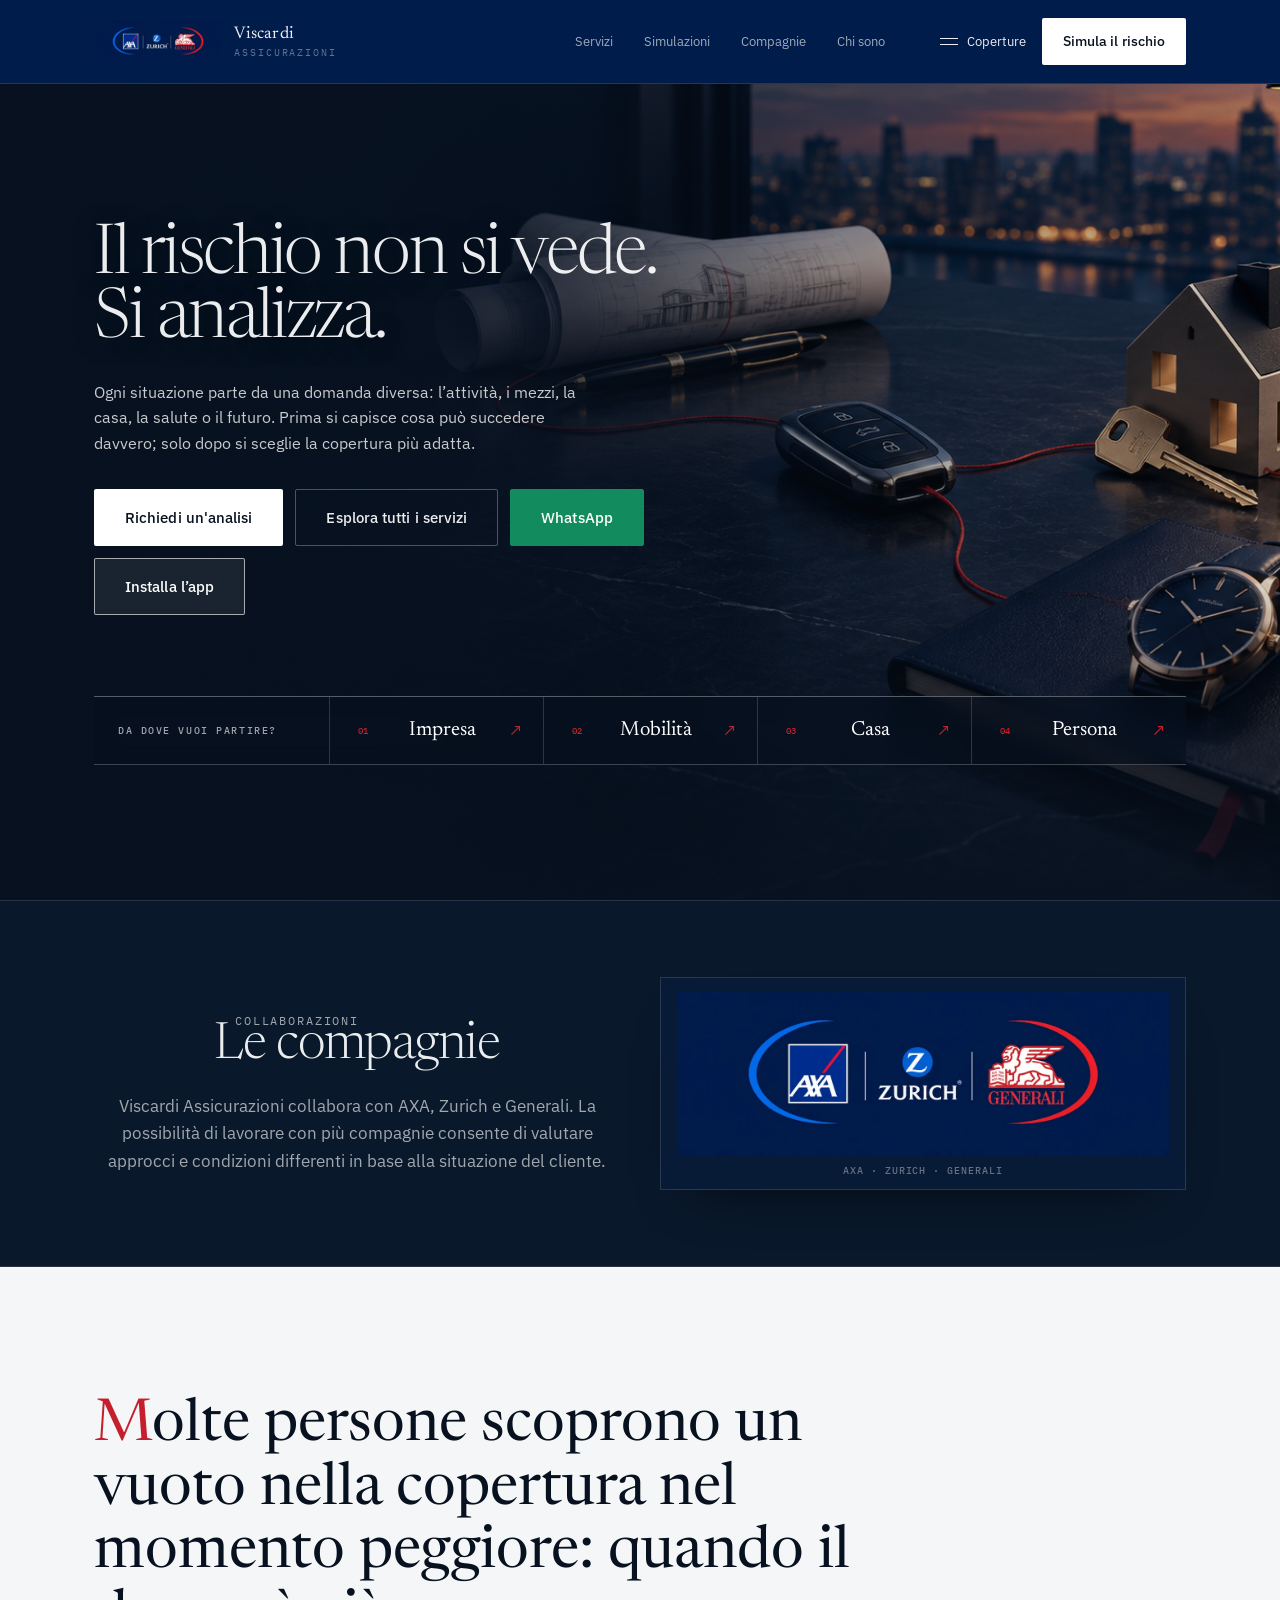
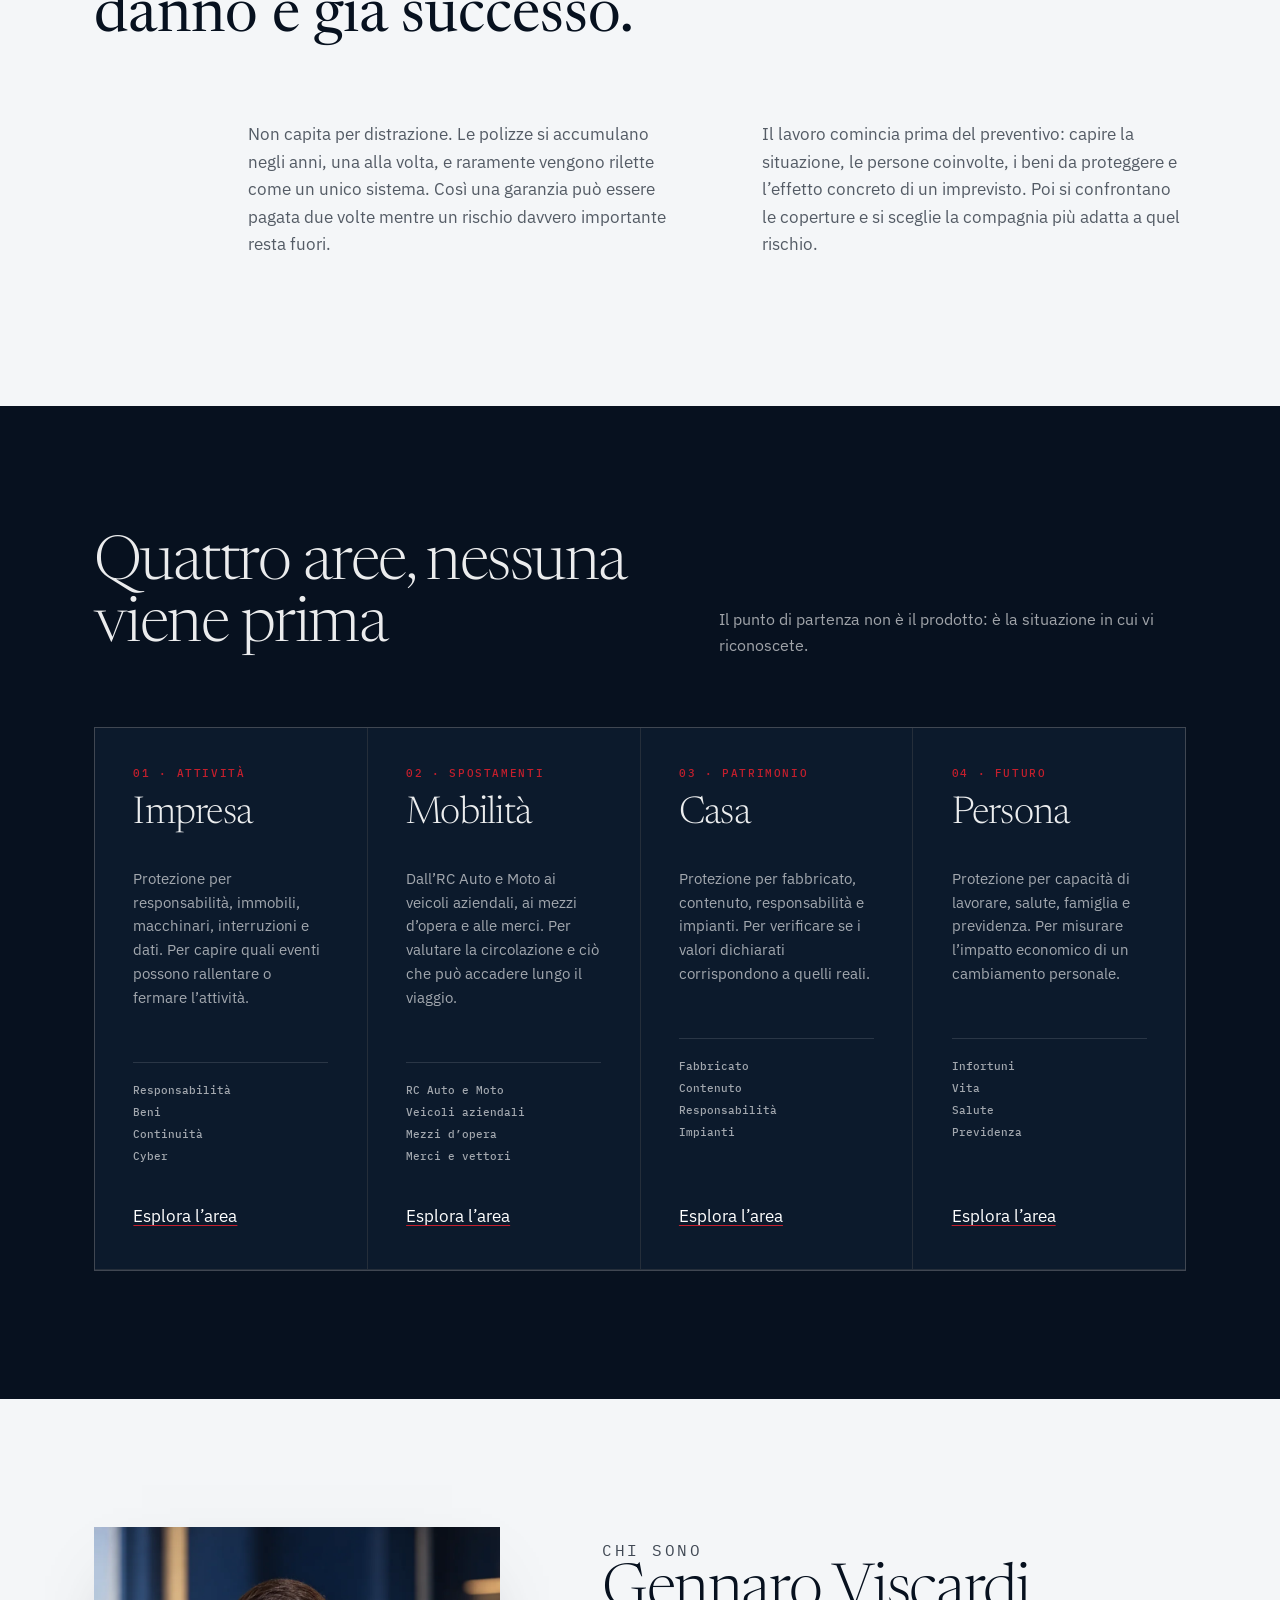
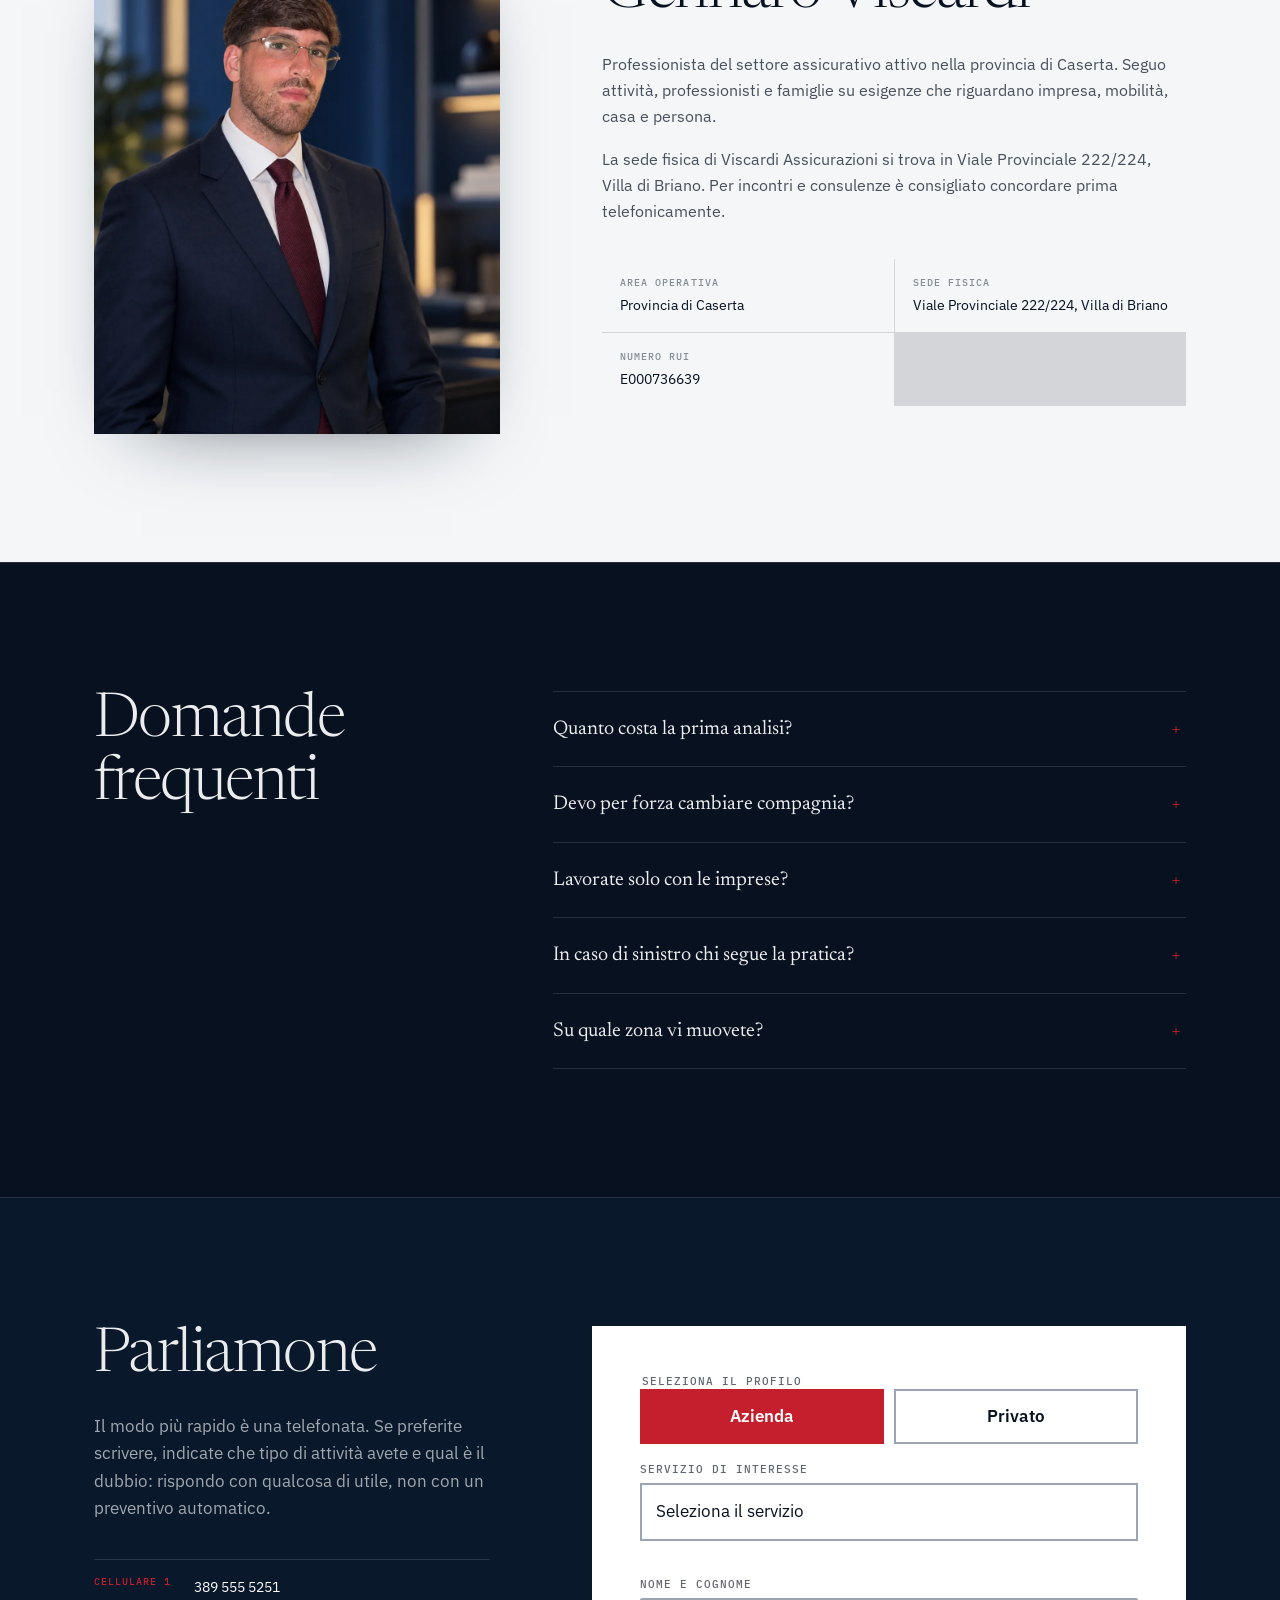
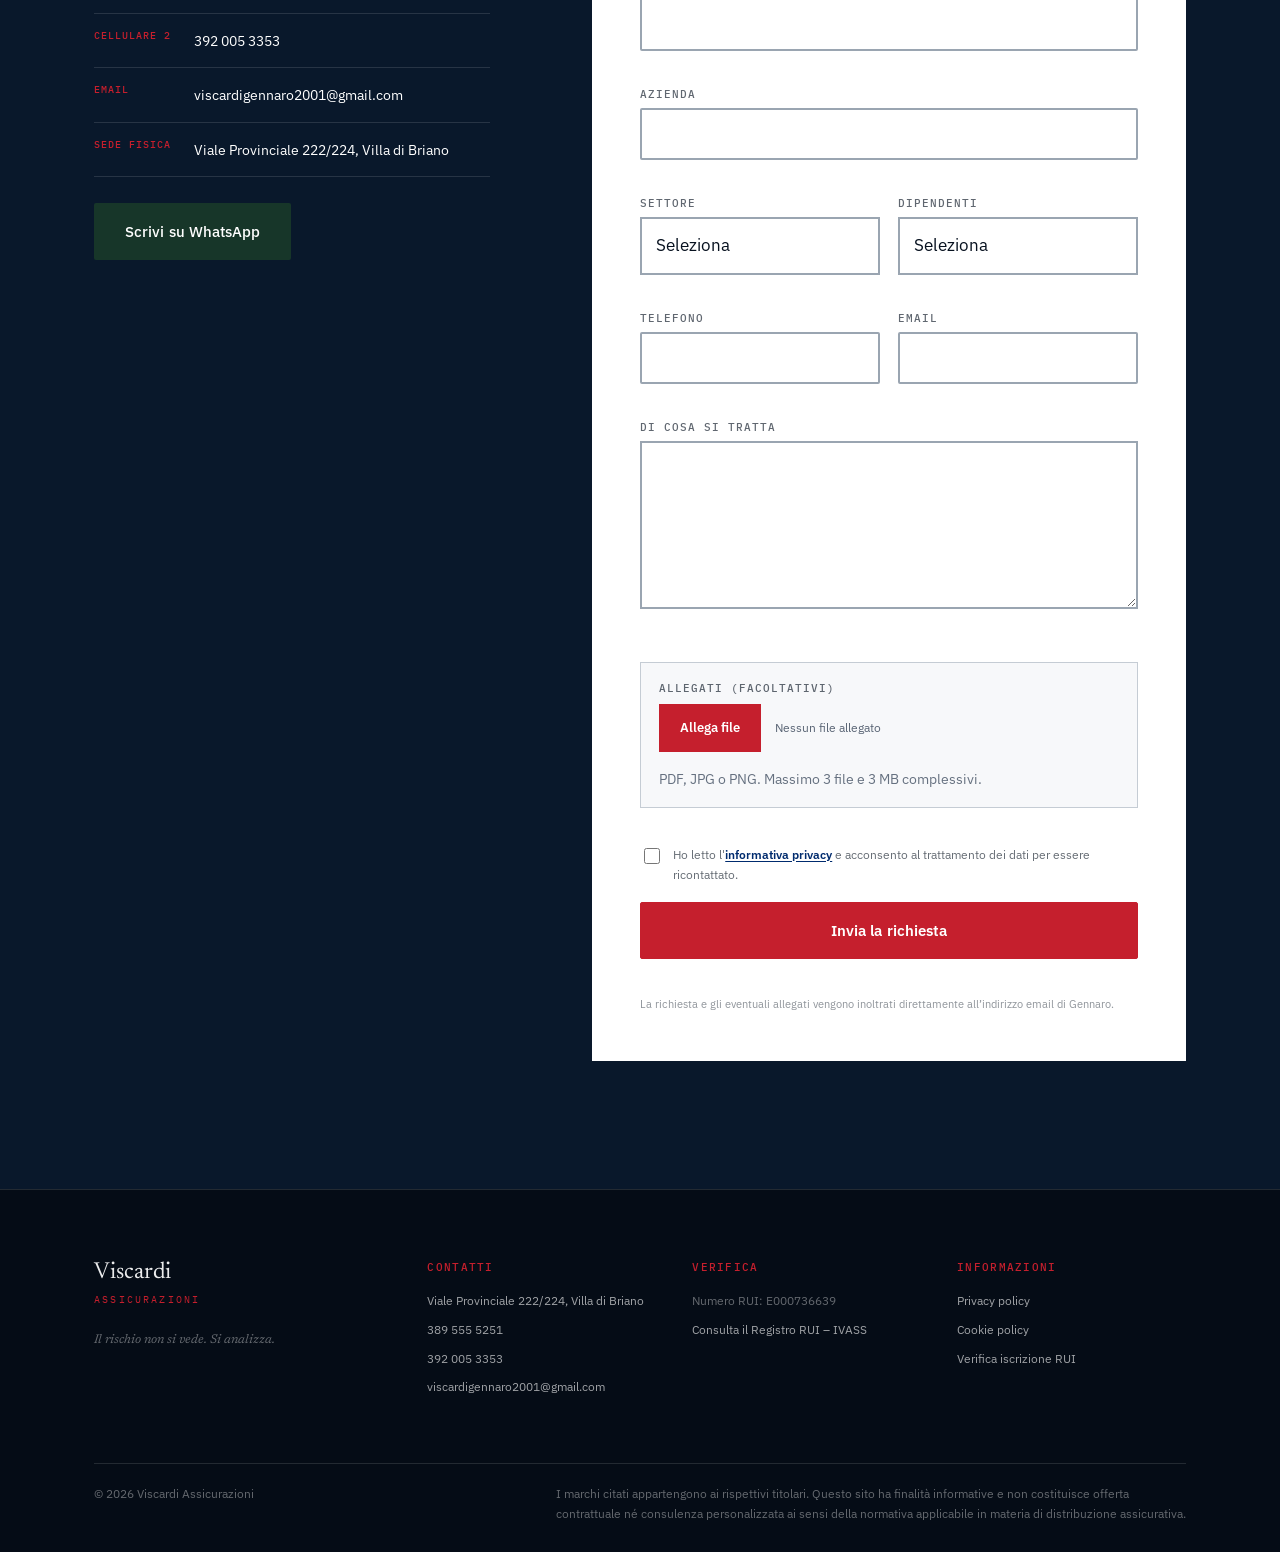
==== commit 986a6ed5: "Add files via upload" ====
--- a/index.html
+++ b/index.html
@@ -21,7 +21,7 @@
 <meta name="twitter:card" content="summary_large_image">
 <link rel="icon" href="favicon.svg" type="image/svg+xml">
 <link rel="manifest" href="manifest.webmanifest">
-<link rel="apple-touch-icon" href="assets/icons/apple-touch-icon.png">
+<link rel="apple-touch-icon" href="apple-touch-icon.png">
 <link rel="preconnect" href="https://fonts.googleapis.com">
 <link rel="preconnect" href="https://fonts.gstatic.com" crossorigin>
 <link rel="stylesheet" href="https://fonts.googleapis.com/css2?family=IBM+Plex+Mono:wght@400;500&family=IBM+Plex+Sans:wght@400;500;600&family=Newsreader:opsz,wght@6..72,300;6..72,400;6..72,500&display=swap">
@@ -120,7 +120,7 @@
         <a class="btn btn--solid" href="#contatti">Richiedi un'analisi</a>
         <a class="btn btn--ghost" href="servizi.html">Esplora tutti i servizi</a>
         <a class="btn btn--whatsapp hero__whatsapp" href="https://wa.me/393895555251?text=Buongiorno%2C%20vorrei%20ricevere%20informazioni%20sulle%20coperture%20assicurative." target="_blank" rel="noopener" aria-label="Contatta Gennaro su WhatsApp">WhatsApp</a>
-        <button class="btn btn--ghost app-install" id="appInstall" type="button" hidden>Installa l’app</button>
+        <button class="btn btn--ghost app-install" id="appInstall" type="button">Installa l’app</button>
       </div>
 
     </div>
